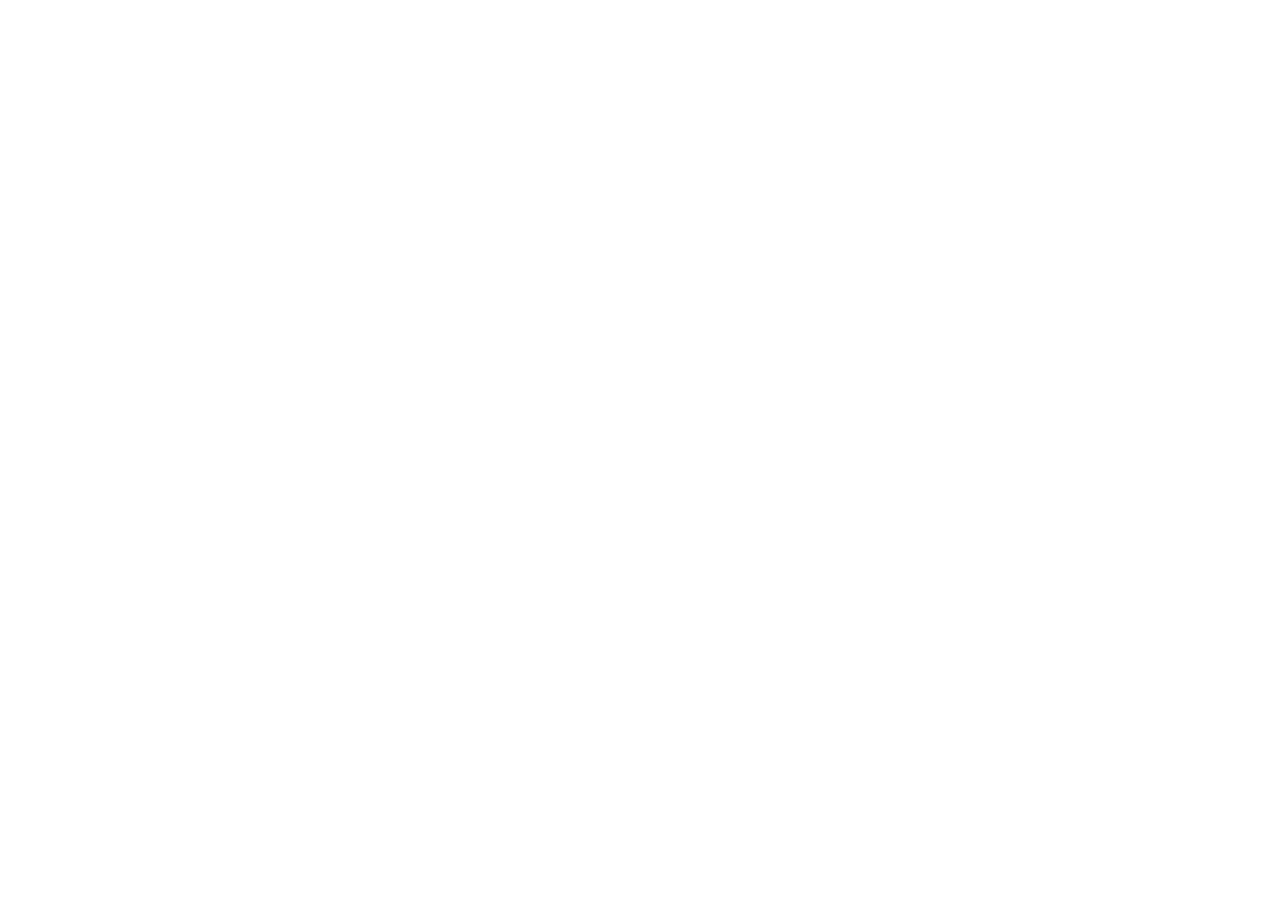
==== index.html @ 12c4d661 "Subdomain alias: redirect skstacks.skworld.io -> skstacks.io Canonical points to the apex (skstacks." ====
<!DOCTYPE html>
<html lang="en">
<head>
<meta charset="UTF-8">
<meta name="viewport" content="width=device-width, initial-scale=1.0">
<title>skstacks — redirecting to skstacks.io</title>
<meta name="description" content="skstacks.skworld.io is an alias for the skstacks.io site. Redirecting…">
<!-- Canonical points to the apex FQDN: it stays the primary, indexed site (no duplicate content) -->
<link rel="canonical" href="https://skstacks.io/">
<meta http-equiv="refresh" content="0; url=https://skstacks.io/">
<meta name="robots" content="noindex, follow">
<meta property="og:type" content="website">
<meta property="og:title" content="skstacks · SKWorld">
<meta property="og:description" content="The skstacks project — part of the SKWorld sovereign AI ecosystem.">
<meta property="og:url" content="https://skstacks.io/">
<link rel="icon" type="image/svg+xml" href="data:image/svg+xml,<svg xmlns=%22http://www.w3.org/2000/svg%22 viewBox=%220 0 100 100%22><text y=%22.9em%22 font-size=%2290%22>🐧</text></svg>">
<style>
*{margin:0;padding:0;box-sizing:border-box}
body{font-family:'Inter',system-ui,sans-serif;background:radial-gradient(ellipse at top,#11131f 0%,#08080f 60%);color:#e0e0e0;min-height:100vh;display:flex;align-items:center;justify-content:center;text-align:center}
.box{padding:2rem}
.icon{font-size:3.5rem;margin-bottom:1rem}
h1{font-size:1.6rem;font-weight:700;color:#ffd700;margin-bottom:.5rem}
p{color:rgba(255,255,255,.7);margin-bottom:1.2rem}
a{color:#67e8f9;text-decoration:none;border:1px solid rgba(103,232,249,.35);padding:.6rem 1.3rem;border-radius:10px;font-family:'JetBrains Mono',monospace;font-size:.9rem;transition:all .3s}
a:hover{border-color:#67e8f9;color:#fff}
.brand{margin-top:2rem;font-family:'JetBrains Mono',monospace;font-size:.8rem;color:rgba(255,255,255,.35)}
</style>
</head>
<body>
<div class="box">
<div class="icon">🐧</div>
<h1>Redirecting to skstacks.io…</h1>
<p>This is the SKWorld subdomain alias for <strong>skstacks</strong>.</p>
<a href="https://skstacks.io/">Continue to skstacks.io →</a>
<div class="brand">🐧 part of the SKWorld ecosystem · <a style="border:none;padding:0;font-size:.8rem;" href="https://skworld.io">skworld.io</a></div>
</div>
<script>location.replace("https://skstacks.io/"+location.pathname.replace(/^\//,'')+location.search+location.hash);</script>
</body>
</html>
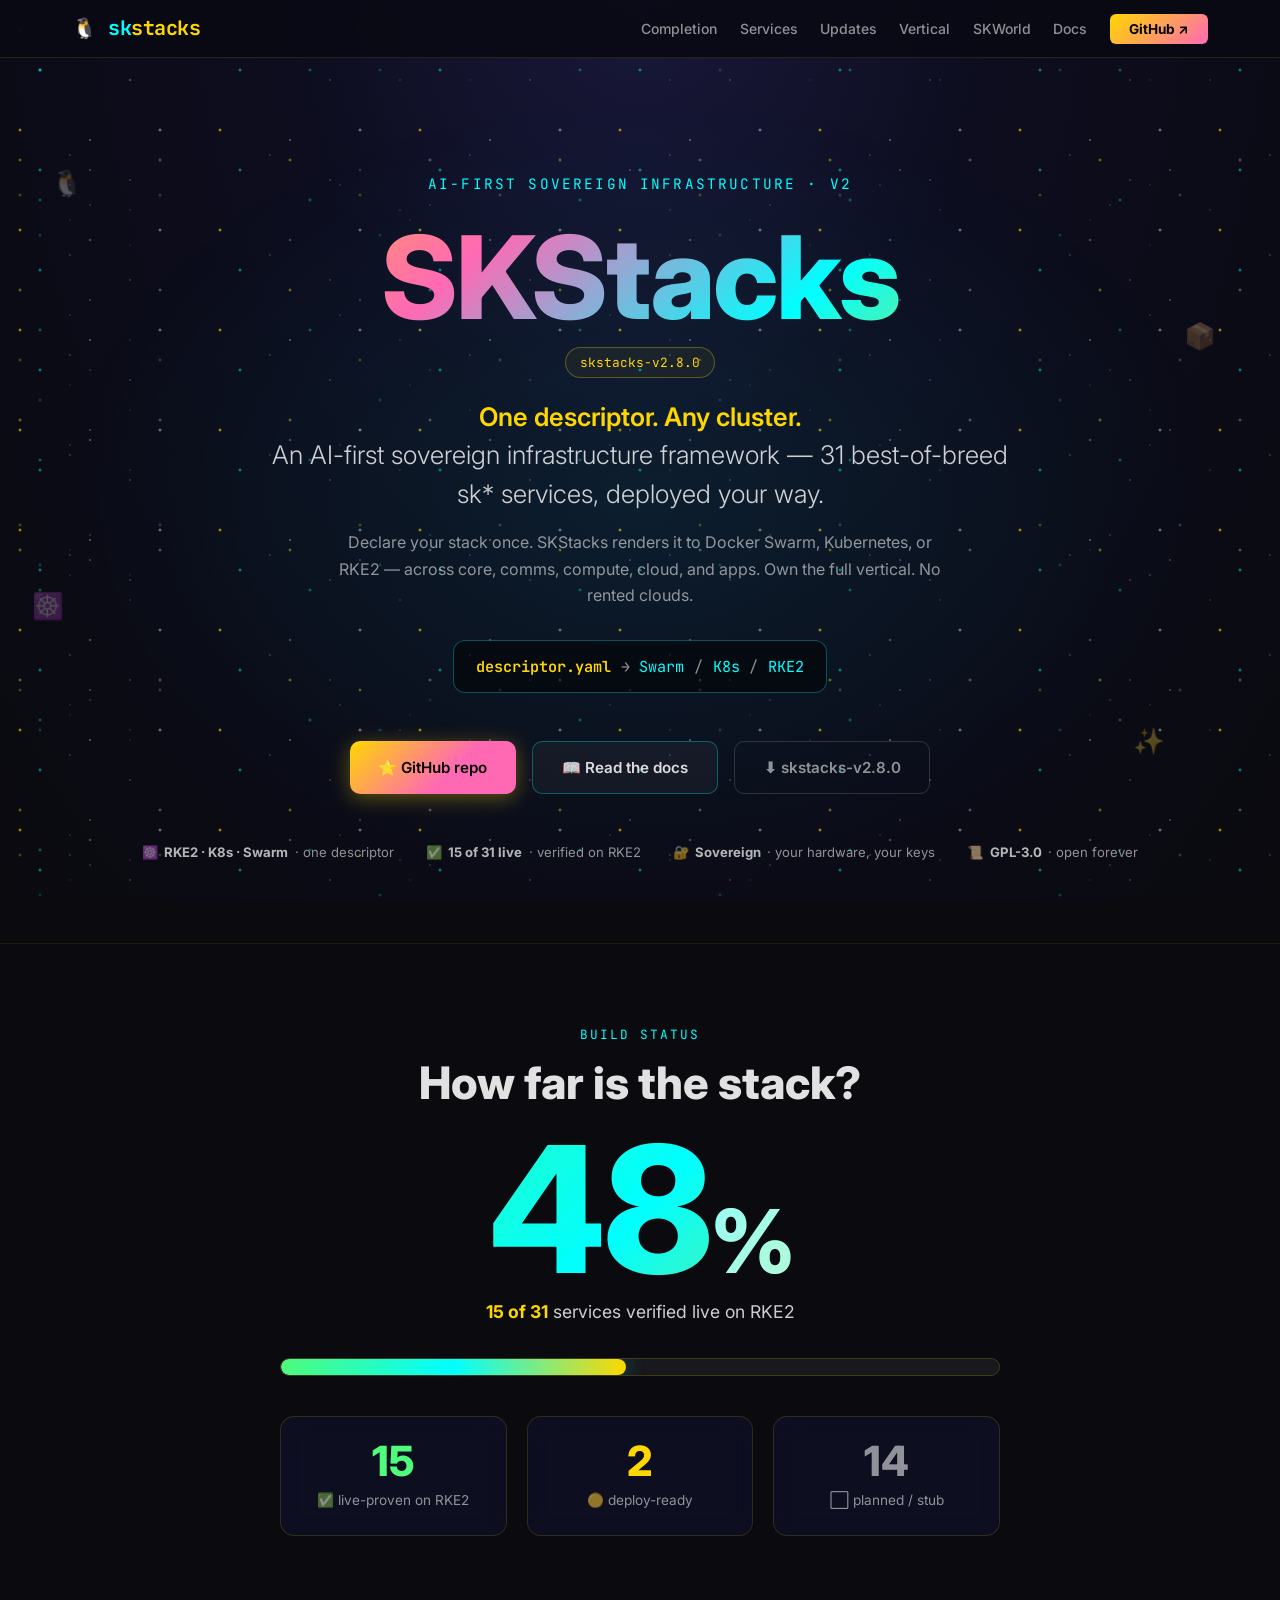
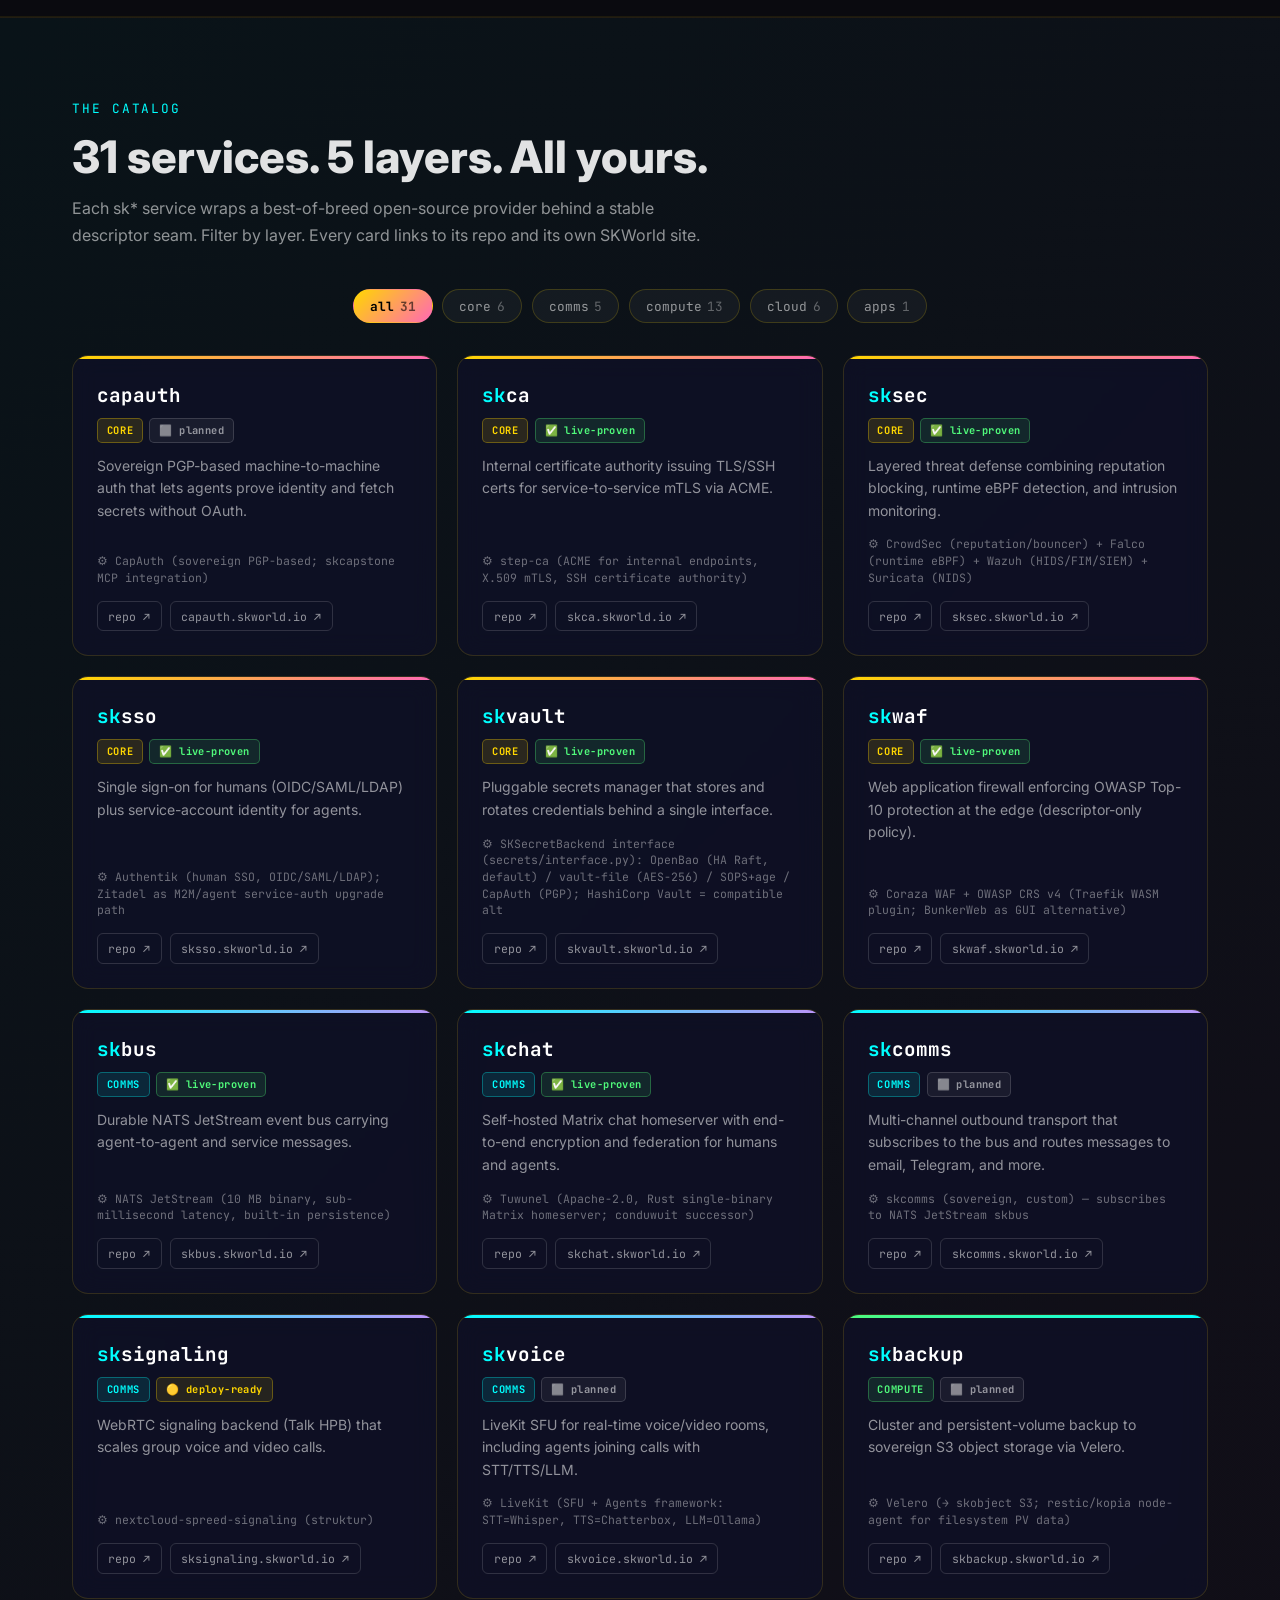
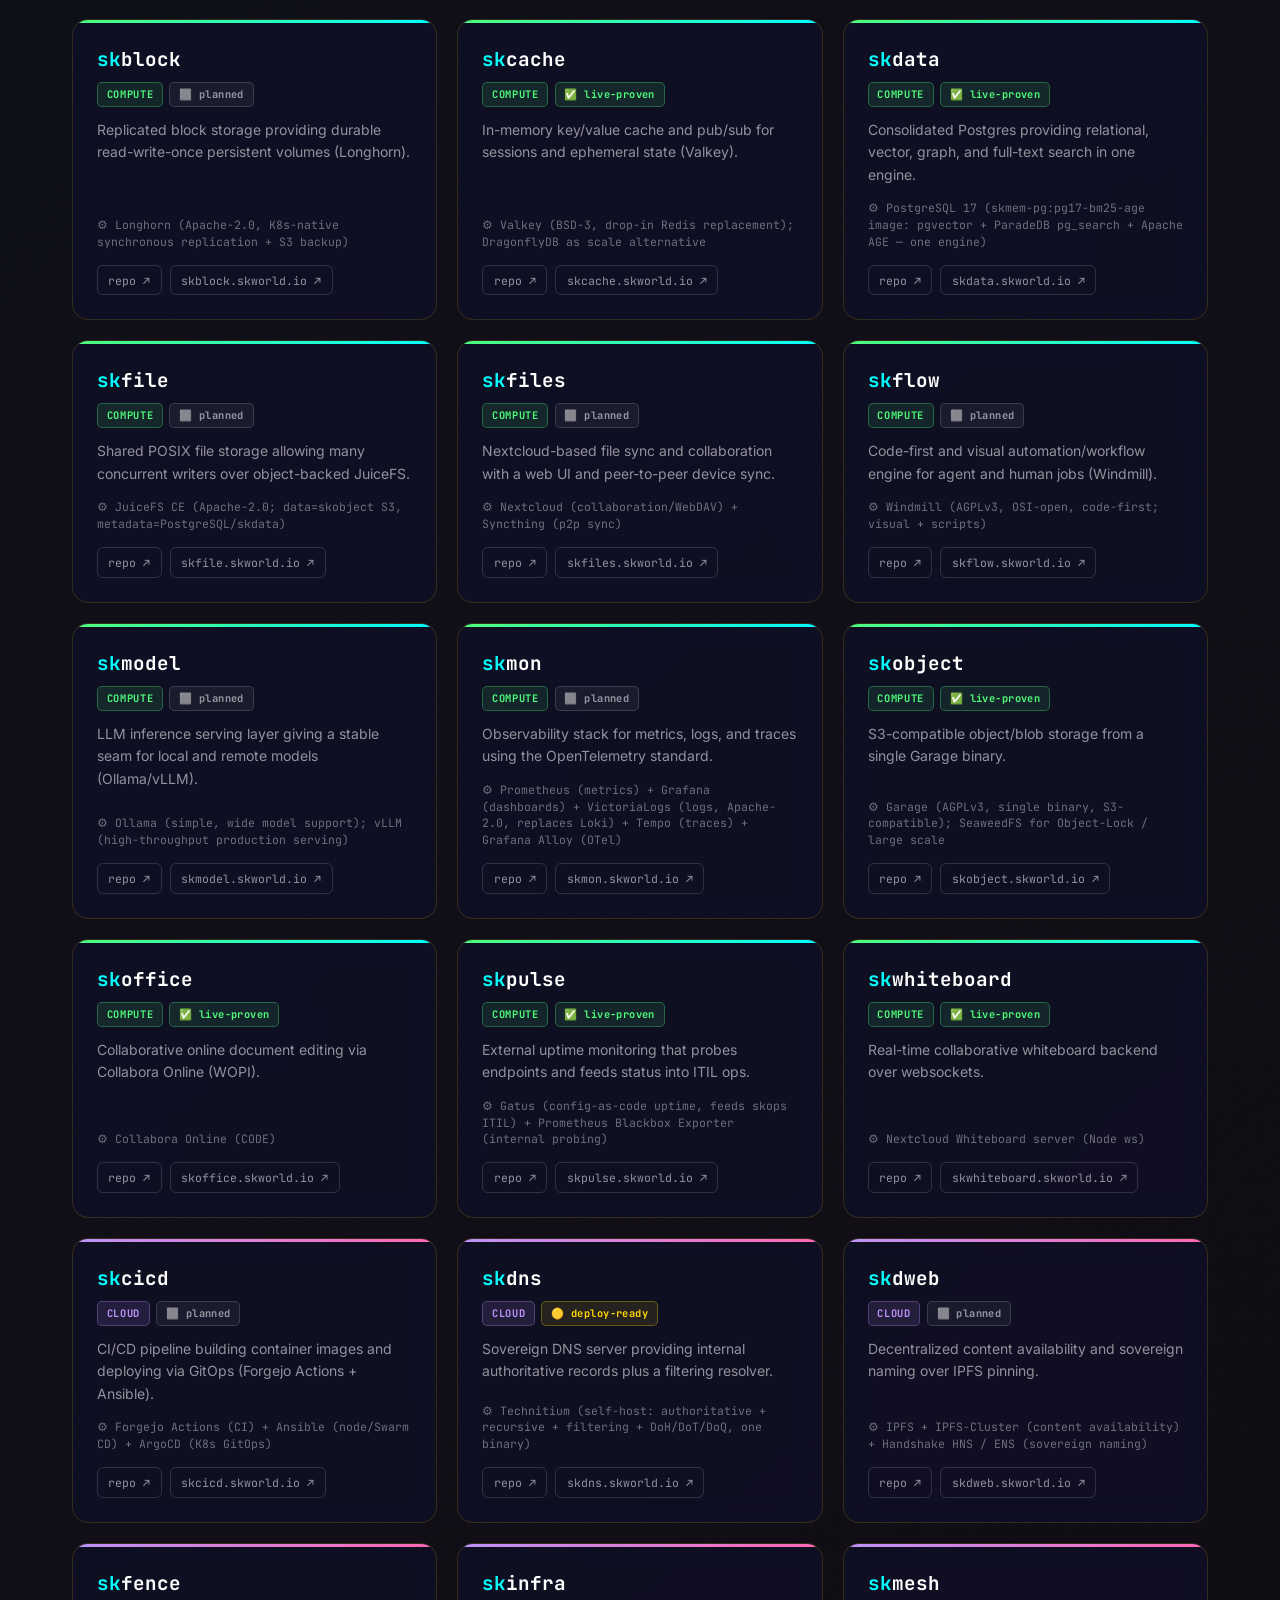
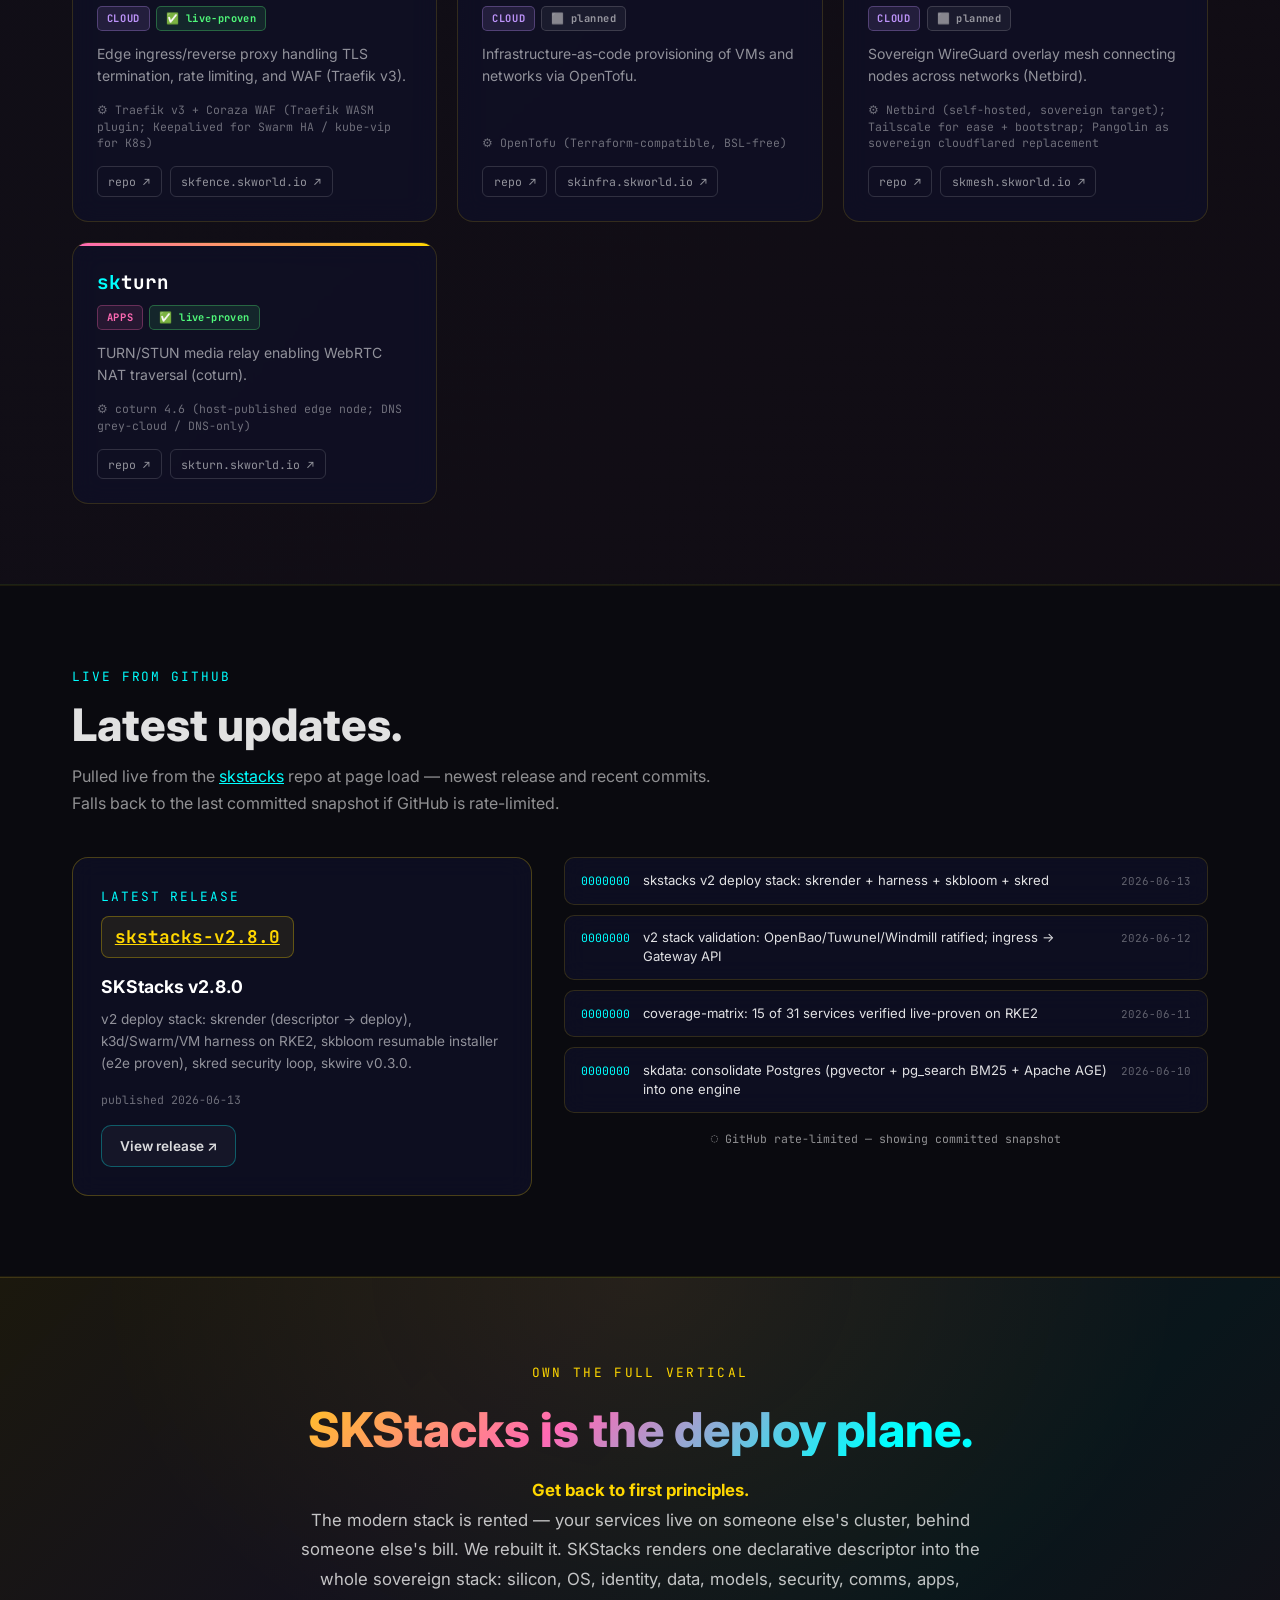
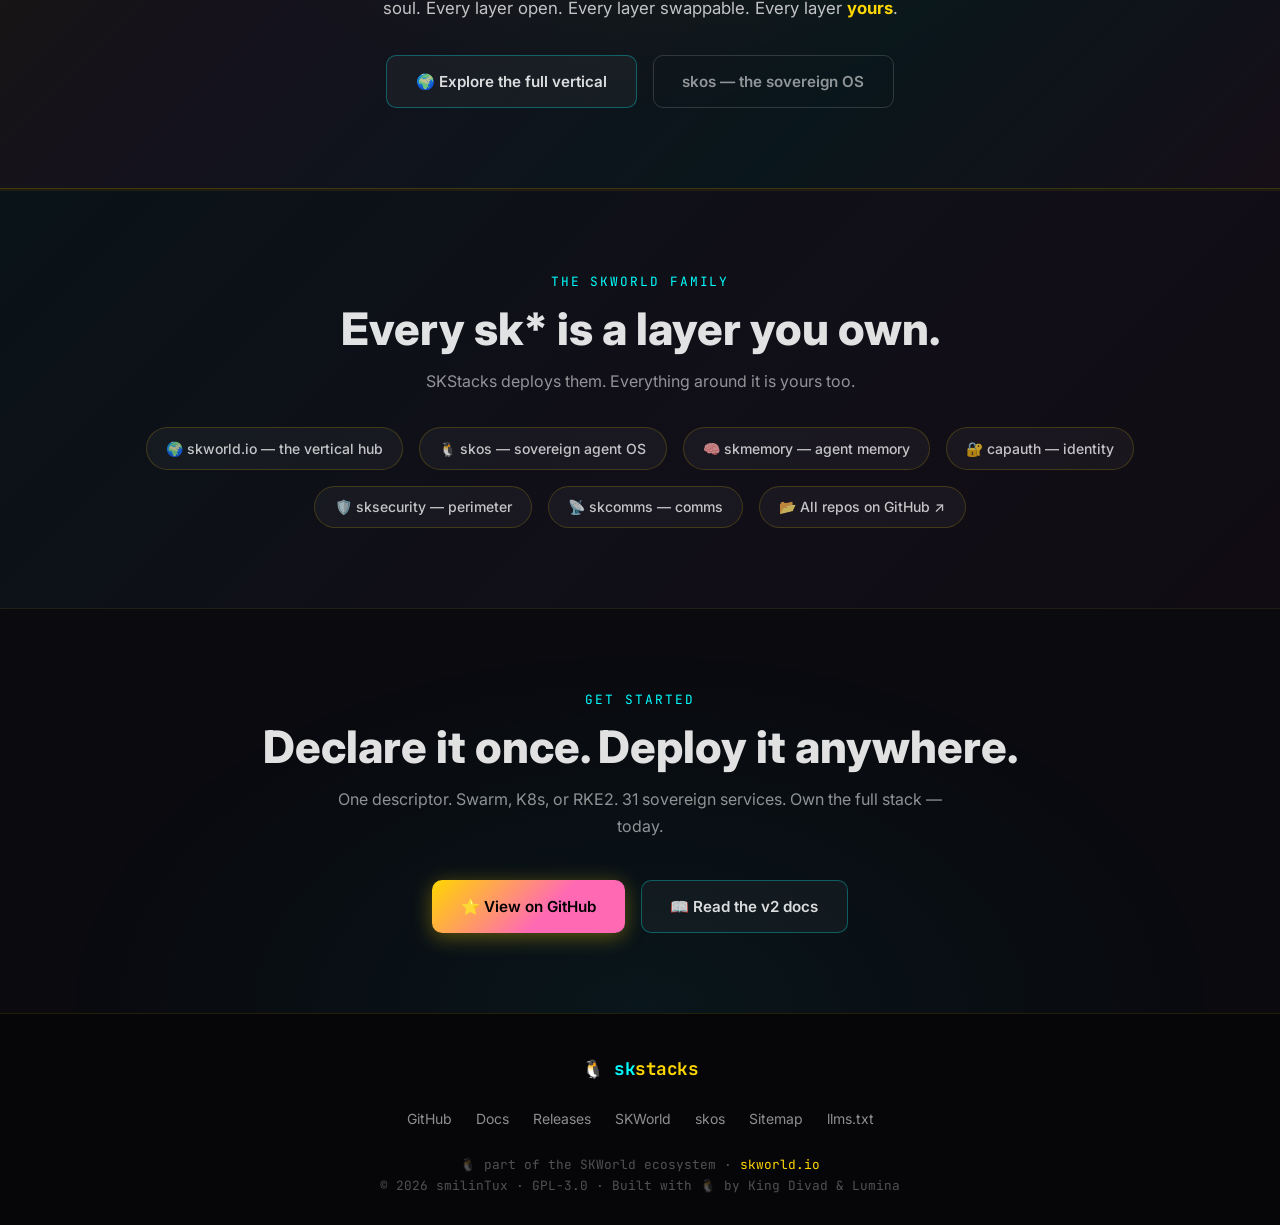
==== commit 74bf66da: "site: replace redirect stub with full SKStacks v2 site - SKWorld design system (dark radial gradient" ====
--- a/index.html
+++ b/index.html
@@ -1,39 +1,771 @@
 <!DOCTYPE html>
 <html lang="en">
 <head>
-<meta charset="UTF-8">
-<meta name="viewport" content="width=device-width, initial-scale=1.0">
-<title>skstacks — redirecting to skstacks.io</title>
-<meta name="description" content="skstacks.skworld.io is an alias for the skstacks.io site. Redirecting…">
-<!-- Canonical points to the apex FQDN: it stays the primary, indexed site (no duplicate content) -->
-<link rel="canonical" href="https://skstacks.io/">
-<meta http-equiv="refresh" content="0; url=https://skstacks.io/">
-<meta name="robots" content="noindex, follow">
-<meta property="og:type" content="website">
-<meta property="og:title" content="skstacks · SKWorld">
-<meta property="og:description" content="The skstacks project — part of the SKWorld sovereign AI ecosystem.">
-<meta property="og:url" content="https://skstacks.io/">
-<link rel="icon" type="image/svg+xml" href="data:image/svg+xml,<svg xmlns=%22http://www.w3.org/2000/svg%22 viewBox=%220 0 100 100%22><text y=%22.9em%22 font-size=%2290%22>🐧</text></svg>">
-<style>
-*{margin:0;padding:0;box-sizing:border-box}
-body{font-family:'Inter',system-ui,sans-serif;background:radial-gradient(ellipse at top,#11131f 0%,#08080f 60%);color:#e0e0e0;min-height:100vh;display:flex;align-items:center;justify-content:center;text-align:center}
-.box{padding:2rem}
-.icon{font-size:3.5rem;margin-bottom:1rem}
-h1{font-size:1.6rem;font-weight:700;color:#ffd700;margin-bottom:.5rem}
-p{color:rgba(255,255,255,.7);margin-bottom:1.2rem}
-a{color:#67e8f9;text-decoration:none;border:1px solid rgba(103,232,249,.35);padding:.6rem 1.3rem;border-radius:10px;font-family:'JetBrains Mono',monospace;font-size:.9rem;transition:all .3s}
-a:hover{border-color:#67e8f9;color:#fff}
-.brand{margin-top:2rem;font-family:'JetBrains Mono',monospace;font-size:.8rem;color:rgba(255,255,255,.35)}
-</style>
+  <meta charset="UTF-8">
+  <meta name="viewport" content="width=device-width, initial-scale=1.0">
+  <title>SKStacks v2 — AI-first sovereign infrastructure framework</title>
+  <meta name="description" content="SKStacks v2 — an AI-first sovereign infrastructure framework. One descriptor deploys to Docker Swarm, K8s, or RKE2. 31 sk* services across core, comms, compute, cloud, and apps — 15 verified live on RKE2.">
+
+  <!-- Canonical: this is now the PRIMARY indexed site -->
+  <link rel="canonical" href="https://skstacks.skworld.io/">
+  <link rel="sitemap" type="application/xml" href="/sitemap.xml">
+
+  <!-- Open Graph -->
+  <meta property="og:title" content="SKStacks v2 — AI-first sovereign infrastructure framework">
+  <meta property="og:description" content="One descriptor → Swarm / K8s / RKE2. 31 sovereign sk* services across 5 layers, 15 verified live on RKE2. Own the full vertical.">
+  <meta property="og:type" content="website">
+  <meta property="og:url" content="https://skstacks.skworld.io/">
+  <meta property="og:site_name" content="SKStacks · SKWorld">
+  <meta property="og:locale" content="en_US">
+  <meta property="og:image" content="https://skstacks.skworld.io/assets/og-card.png">
+  <meta property="og:image:secure_url" content="https://skstacks.skworld.io/assets/og-card.png">
+  <meta property="og:image:type" content="image/png">
+  <meta property="og:image:width" content="1200">
+  <meta property="og:image:height" content="630">
+  <meta property="og:image:alt" content="SKStacks v2 — descriptor to Swarm / K8s / RKE2. 31 sovereign services.">
+
+  <!-- Twitter Card -->
+  <meta name="twitter:card" content="summary_large_image">
+  <meta name="twitter:site" content="@smilinTux">
+  <meta name="twitter:title" content="SKStacks v2 — AI-first sovereign infrastructure framework">
+  <meta name="twitter:description" content="One descriptor → Swarm / K8s / RKE2. 31 sovereign sk* services, 15 verified live on RKE2.">
+  <meta name="twitter:image" content="https://skstacks.skworld.io/assets/og-card.png">
+  <meta name="twitter:image:alt" content="SKStacks v2 — sovereign infrastructure framework">
+  <meta name="twitter:creator" content="@smilinTux">
+
+  <!-- Theme -->
+  <meta name="theme-color" content="#0a0a1a">
+  <meta name="robots" content="index, follow">
+
+  <!-- Favicon: inline-SVG penguin -->
+  <link rel="icon" type="image/svg+xml" href="data:image/svg+xml,<svg xmlns=%22http://www.w3.org/2000/svg%22 viewBox=%220 0 100 100%22><text y=%22.9em%22 font-size=%2290%22>🐧</text></svg>">
+
+  <!-- Schema.org JSON-LD -->
+  <script type="application/ld+json">
+  {
+    "@context": "https://schema.org",
+    "@graph": [
+      {
+        "@type": "Organization",
+        "@id": "https://smilintux.github.io/#organization",
+        "name": "smilinTux",
+        "url": "https://smilintux.github.io",
+        "sameAs": ["https://github.com/smilinTux"],
+        "description": "Sovereign AI infrastructure — building open, authentic, human-first technology. Home of the Pengu Empire.",
+        "foundingDate": "2024",
+        "knowsAbout": ["Sovereign AI", "AI agent infrastructure", "Self-hosted infrastructure", "Kubernetes", "RKE2", "Infrastructure as code"]
+      },
+      {
+        "@type": "WebSite",
+        "@id": "https://skstacks.skworld.io/#website",
+        "name": "SKStacks",
+        "url": "https://skstacks.skworld.io",
+        "publisher": {"@id": "https://smilintux.github.io/#organization"},
+        "inLanguage": "en-US"
+      },
+      {
+        "@type": "SoftwareApplication",
+        "@id": "https://skstacks.skworld.io/#app",
+        "name": "SKStacks v2",
+        "alternateName": "AI-first sovereign infrastructure framework",
+        "description": "SKStacks v2 is an AI-first sovereign infrastructure framework. A single declarative descriptor deploys 31 best-of-breed sk* services to Docker Swarm, Kubernetes, or RKE2 — across core, comms, compute, cloud, and apps layers. 15 of 31 services are verified live-proven on RKE2.",
+        "url": "https://skstacks.skworld.io",
+        "applicationCategory": "DeveloperApplication",
+        "operatingSystem": "Linux",
+        "softwareVersion": "2.8.0",
+        "offers": {"@type": "Offer", "price": "0", "priceCurrency": "USD"},
+        "license": "https://www.gnu.org/licenses/gpl-3.0.en.html",
+        "codeRepository": "https://github.com/smilinTux/skstacks",
+        "isPartOf": {"@type": "SoftwareApplication", "name": "SKWorld", "url": "https://skworld.io"},
+        "publisher": {"@id": "https://smilintux.github.io/#organization"}
+      }
+    ]
+  }
+  </script>
+
+  <style>
+    @import url('https://fonts.googleapis.com/css2?family=JetBrains+Mono:wght@300;400;500;700&family=Inter:wght@300;400;500;600;700;800&display=swap');
+
+    /* ── Reset + tokens ───────────────────── */
+    *, *::before, *::after { margin: 0; padding: 0; box-sizing: border-box; }
+    html { scroll-behavior: smooth; }
+
+    :root {
+      --gold:   #FFD700;
+      --pink:   #FF69B4;
+      --cyan:   #00FFFF;
+      --green:  #50fa7b;
+      --amber:  #f59e0b;
+      --purple: #bd93f9;
+      --bg:     #0a0a0f;
+      --bg2:    #0f1020;
+      --card:   rgba(15, 16, 40, 0.7);
+      --border: rgba(255,215,0,0.15);
+      --text:   rgba(255,255,255,0.88);
+      --dim:    rgba(255,255,255,0.55);
+      --mono:   'JetBrains Mono', 'Fira Code', monospace;
+    }
+
+    body {
+      font-family: 'Inter', -apple-system, BlinkMacSystemFont, sans-serif;
+      background: var(--bg);
+      color: var(--text);
+      line-height: 1.65;
+      overflow-x: hidden;
+    }
+
+    /* ── Starfield background ─────────────── */
+    .starfield {
+      position: fixed; inset: 0; z-index: -1;
+      background: radial-gradient(ellipse at 50% -10%, #1a1a3e 0%, #0d0d1f 40%, #0a0a0f 100%);
+    }
+    .stars {
+      position: absolute; inset: 0;
+      background-image:
+        radial-gradient(2px 2px at 20px 30px,  rgba(255,215,0,0.9),  transparent),
+        radial-gradient(2px 2px at 40px 70px,  rgba(0,255,255,0.7),  transparent),
+        radial-gradient(1px 1px at 90px 40px,  rgba(255,255,255,0.9),transparent),
+        radial-gradient(1px 1px at 130px 80px, rgba(255,105,180,0.8),transparent),
+        radial-gradient(2px 2px at 160px 30px, rgba(255,255,255,0.6),transparent),
+        radial-gradient(1px 1px at 70px 55px,  rgba(189,147,249,0.7),transparent);
+      background-repeat: repeat;
+      background-size: 200px 100px;
+      animation: starscroll 100s linear infinite;
+    }
+    .stars:nth-child(2) { background-size: 270px 130px; animation-duration: 145s; animation-direction: reverse; opacity: .7; }
+    .stars:nth-child(3) { background-size: 340px 165px; animation-duration: 190s; opacity: .45; }
+    @keyframes starscroll {
+      from { transform: translateX(0)      translateY(0); }
+      to   { transform: translateX(-200px) translateY(-100px); }
+    }
+
+    /* ── Floating deco ────────────────────── */
+    .float-deco {
+      position: fixed; font-size: 1.6rem; z-index: 0; pointer-events: none;
+      animation: floatDeco 18s infinite ease-in-out;
+      opacity: .35;
+    }
+    @keyframes floatDeco {
+      0%,100% { transform: translateY(0) rotate(-4deg); opacity: .3; }
+      33%  { transform: translateY(-28px) rotate(6deg); opacity: .6; }
+      66%  { transform: translateY(-48px) rotate(-2deg); opacity: .45; }
+    }
+
+    /* ── Layout helpers ───────────────────── */
+    .container { max-width: 1200px; margin: 0 auto; padding: 0 2rem; position: relative; z-index: 1; }
+    section { padding: 5rem 0; }
+
+    /* ── Sticky nav ───────────────────────── */
+    .site-nav {
+      position: sticky; top: 0; z-index: 200;
+      background: rgba(10, 10, 20, 0.88);
+      backdrop-filter: blur(18px);
+      border-bottom: 1px solid rgba(255,215,0,0.12);
+    }
+    .nav-inner {
+      display: flex; justify-content: space-between; align-items: center;
+      max-width: 1200px; margin: 0 auto; padding: .75rem 2rem;
+    }
+    .nav-logo {
+      font-family: var(--mono); font-weight: 700; font-size: 1.25rem;
+      color: var(--gold); text-decoration: none; letter-spacing: -.5px;
+    }
+    .nav-logo span { color: var(--cyan); }
+    .nav-links { display: flex; list-style: none; gap: 1.4rem; align-items: center; }
+    .nav-links a {
+      color: var(--dim); text-decoration: none; font-size: .875rem;
+      font-weight: 500; transition: color .2s;
+    }
+    .nav-links a:hover { color: var(--gold); }
+    .nav-cta {
+      background: linear-gradient(135deg, var(--gold), var(--pink));
+      color: #000 !important; padding: .45rem 1.2rem; border-radius: 6px;
+      font-weight: 700 !important; font-size: .85rem !important;
+    }
+    .nav-cta:hover { opacity: .85; }
+    @media (max-width: 880px) { .nav-links { display: none; } }
+
+    /* ── HERO ─────────────────────────────── */
+    .hero {
+      padding: 7rem 0 5rem;
+      text-align: center;
+      position: relative;
+    }
+    .hero::before {
+      content: '';
+      position: absolute; inset: 0;
+      background: radial-gradient(ellipse at 50% 50%, rgba(0,255,255,.07) 0%, transparent 65%);
+      pointer-events: none;
+    }
+    .hero-eyebrow {
+      font-family: var(--mono); font-size: .9rem; color: var(--cyan);
+      letter-spacing: .15em; text-transform: uppercase; margin-bottom: 1.5rem;
+      display: inline-block;
+      animation: eyebrowPulse 4s ease-in-out infinite;
+    }
+    @keyframes eyebrowPulse {
+      0%,100% { text-shadow: 0 0 8px rgba(0,255,255,.4); }
+      50%      { text-shadow: 0 0 18px rgba(0,255,255,.8), 0 0 35px rgba(0,255,255,.3); }
+    }
+    .hero-title {
+      font-size: clamp(3.5rem, 9vw, 7.5rem);
+      font-weight: 800;
+      line-height: 1;
+      letter-spacing: -2px;
+      margin-bottom: .75rem;
+      background: linear-gradient(140deg, var(--gold) 0%, var(--pink) 35%, var(--cyan) 65%, var(--gold) 100%);
+      -webkit-background-clip: text; -webkit-text-fill-color: transparent;
+      background-clip: text;
+      animation: titleShimmer 5s ease-in-out infinite;
+    }
+    @keyframes titleShimmer {
+      0%,100% { filter: hue-rotate(0deg); }
+      40%      { filter: hue-rotate(25deg); }
+      70%      { filter: hue-rotate(-15deg); }
+    }
+    .hero-version {
+      display: inline-block; font-family: var(--mono); font-size: .8rem;
+      color: var(--gold); border: 1px solid rgba(255,215,0,.3);
+      border-radius: 20px; padding: .25rem .9rem; margin-bottom: 1.25rem;
+      background: rgba(255,215,0,.05);
+    }
+    .hero-tagline {
+      font-size: clamp(1.2rem, 2.5vw, 1.6rem);
+      color: rgba(255,255,255,.8);
+      font-weight: 300;
+      max-width: 760px;
+      margin: 0 auto 1rem;
+      line-height: 1.5;
+    }
+    .hero-tagline strong { color: var(--gold); font-weight: 600; }
+    .hero-sub {
+      font-size: 1rem; color: var(--dim);
+      max-width: 620px; margin: 0 auto 2rem;
+    }
+    .hero-pipeline {
+      display: inline-flex; align-items: center; gap: .6rem; flex-wrap: wrap;
+      font-family: var(--mono); font-size: .95rem;
+      background: rgba(0,0,0,.5); border: 1.5px solid rgba(0,255,255,.3);
+      border-radius: 12px; padding: .8rem 1.4rem; margin-bottom: 2.5rem;
+    }
+    .hero-pipeline .pp-desc { color: var(--gold); font-weight: 600; }
+    .hero-pipeline .pp-arrow { color: var(--dim); }
+    .hero-pipeline .pp-target { color: var(--cyan); }
+
+    /* Hero CTAs */
+    .hero-ctas {
+      display: flex; justify-content: center; gap: 1rem;
+      flex-wrap: wrap; margin-top: .5rem;
+    }
+    .btn {
+      display: inline-flex; align-items: center; gap: .45rem;
+      padding: .8rem 1.8rem; border-radius: 10px;
+      font-weight: 600; font-size: .95rem; text-decoration: none;
+      transition: all .25s; position: relative; overflow: hidden;
+      border: none; cursor: pointer;
+    }
+    .btn::after {
+      content: ''; position: absolute; inset: 0;
+      background: linear-gradient(90deg, transparent, rgba(255,255,255,.15), transparent);
+      transform: translateX(-100%); transition: transform .5s;
+    }
+    .btn:hover::after { transform: translateX(100%); }
+    .btn-primary {
+      background: linear-gradient(135deg, var(--gold) 0%, var(--pink) 60%);
+      color: #000;
+      box-shadow: 0 4px 20px rgba(255,215,0,.35);
+    }
+    .btn-primary:hover { transform: translateY(-2px); box-shadow: 0 8px 28px rgba(255,215,0,.5); }
+    .btn-outline {
+      background: rgba(255,255,255,.04);
+      border: 1.5px solid rgba(0,255,255,.3);
+      color: rgba(255,255,255,.85);
+    }
+    .btn-outline:hover { border-color: var(--cyan); background: rgba(0,255,255,.07); transform: translateY(-2px); }
+    .btn-ghost {
+      background: transparent; border: 1.5px solid rgba(255,255,255,.15);
+      color: var(--dim);
+    }
+    .btn-ghost:hover { border-color: var(--gold); color: var(--gold); transform: translateY(-2px); }
+
+    /* Trust badges */
+    .hero-trust {
+      display: flex; justify-content: center; gap: 2rem;
+      flex-wrap: wrap; margin-top: 3rem;
+      font-size: .82rem; color: var(--dim);
+    }
+    .hero-trust span { display: flex; align-items: center; gap: .4rem; }
+    .hero-trust strong { color: rgba(255,255,255,.7); }
+
+    /* ── Section helpers ──────────────────── */
+    .section-eyebrow {
+      font-family: var(--mono); font-size: .8rem; color: var(--cyan);
+      letter-spacing: .15em; text-transform: uppercase; margin-bottom: .75rem;
+    }
+    .section-title {
+      font-size: clamp(1.9rem, 3.5vw, 2.8rem); font-weight: 800;
+      margin-bottom: .75rem; line-height: 1.15;
+    }
+    .section-sub { color: var(--dim); max-width: 640px; font-size: 1rem; line-height: 1.7; }
+    .section-divider { border: none; border-top: 1px solid rgba(255,215,0,.08); margin: 0; }
+    .gradient-section {
+      background: linear-gradient(135deg, rgba(0,255,255,.04) 0%, rgba(189,147,249,.04) 50%, rgba(255,105,180,.03) 100%);
+      border-top: 1px solid rgba(255,215,0,.08);
+      border-bottom: 1px solid rgba(255,215,0,.08);
+    }
+
+    /* ── COMPLETION COUNTER ──────────────── */
+    .completion-wrap { text-align: center; }
+    .completion-big {
+      font-size: clamp(5rem, 16vw, 11rem);
+      font-weight: 800; line-height: 1;
+      background: linear-gradient(135deg, var(--green) 0%, var(--cyan) 50%, var(--gold) 100%);
+      -webkit-background-clip: text; -webkit-text-fill-color: transparent; background-clip: text;
+      letter-spacing: -3px;
+    }
+    .completion-big .pct-sign { font-size: .5em; -webkit-text-fill-color: var(--dim); color: var(--dim); }
+    .completion-caption {
+      font-size: 1.1rem; color: rgba(255,255,255,.8); margin-bottom: 2rem;
+    }
+    .completion-caption strong { color: var(--gold); }
+    .progress-track {
+      max-width: 720px; margin: 0 auto 2.5rem;
+      height: 18px; border-radius: 12px;
+      background: rgba(255,255,255,.06);
+      border: 1px solid rgba(255,215,0,.18);
+      overflow: hidden; position: relative;
+    }
+    .progress-fill {
+      height: 100%; width: 0%;
+      background: linear-gradient(90deg, var(--green), var(--cyan), var(--gold));
+      border-radius: 12px;
+      transition: width 1.6s cubic-bezier(.22,1,.36,1);
+      box-shadow: 0 0 20px rgba(0,255,255,.35);
+    }
+    .completion-breakdown {
+      display: grid; grid-template-columns: repeat(3, 1fr);
+      gap: 1.25rem; max-width: 720px; margin: 0 auto;
+    }
+    @media (max-width: 560px) { .completion-breakdown { grid-template-columns: 1fr; } }
+    .breakdown-card {
+      background: var(--card); border: 1px solid var(--border);
+      border-radius: 14px; padding: 1.5rem 1rem; backdrop-filter: blur(12px);
+    }
+    .breakdown-num { font-size: 2.6rem; font-weight: 800; line-height: 1; }
+    .breakdown-card.live   .breakdown-num { color: var(--green); }
+    .breakdown-card.ready  .breakdown-num { color: var(--gold); }
+    .breakdown-card.planned .breakdown-num { color: var(--dim); }
+    .breakdown-label { font-size: .85rem; color: var(--dim); margin-top: .4rem; }
+
+    /* ── SERVICE GRID ────────────────────── */
+    .filter-bar {
+      display: flex; justify-content: center; gap: .6rem; flex-wrap: wrap; margin: 2.5rem 0 2rem;
+    }
+    .filter-btn {
+      font-family: var(--mono); font-size: .8rem;
+      padding: .45rem 1rem; border-radius: 20px; cursor: pointer;
+      background: rgba(255,255,255,.04); border: 1px solid rgba(255,215,0,.18);
+      color: var(--dim); transition: all .2s;
+    }
+    .filter-btn:hover { border-color: var(--gold); color: var(--gold); }
+    .filter-btn.active {
+      background: linear-gradient(135deg, var(--gold), var(--pink));
+      color: #000; font-weight: 700; border-color: transparent;
+    }
+    .filter-btn .fb-count { opacity: .6; margin-left: .35rem; }
+
+    .services-grid {
+      display: grid;
+      grid-template-columns: repeat(auto-fill, minmax(290px, 1fr));
+      gap: 1.25rem;
+    }
+    .svc-card {
+      background: var(--card); border: 1.5px solid var(--border);
+      border-radius: 16px; padding: 1.5rem;
+      backdrop-filter: blur(12px); transition: all .3s;
+      position: relative; overflow: hidden; display: flex; flex-direction: column;
+    }
+    .svc-card::before {
+      content: ''; position: absolute; top: 0; left: 0; right: 0; height: 3px;
+    }
+    .svc-card[data-layer="core"]::before    { background: linear-gradient(90deg, var(--gold), var(--pink)); }
+    .svc-card[data-layer="comms"]::before    { background: linear-gradient(90deg, var(--cyan), var(--purple)); }
+    .svc-card[data-layer="compute"]::before  { background: linear-gradient(90deg, var(--green), var(--cyan)); }
+    .svc-card[data-layer="cloud"]::before    { background: linear-gradient(90deg, var(--purple), var(--pink)); }
+    .svc-card[data-layer="apps"]::before     { background: linear-gradient(90deg, var(--pink), var(--gold)); }
+    .svc-card:hover { transform: translateY(-5px); box-shadow: 0 18px 45px rgba(0,0,0,.4); border-color: rgba(255,215,0,.35); }
+    .svc-head { display: flex; align-items: center; justify-content: space-between; gap: .5rem; margin-bottom: .4rem; }
+    .svc-name { font-family: var(--mono); font-size: 1.2rem; font-weight: 700; color: #fff; }
+    .svc-name span { color: var(--cyan); }
+    .svc-badges { display: flex; gap: .4rem; flex-wrap: wrap; margin-bottom: .75rem; }
+    .layer-badge {
+      font-family: var(--mono); font-size: .65rem; text-transform: uppercase; letter-spacing: .06em;
+      padding: .18rem .55rem; border-radius: 5px; font-weight: 700;
+    }
+    .layer-badge[data-layer="core"]    { background: rgba(255,215,0,.12); color: var(--gold); border: 1px solid rgba(255,215,0,.3); }
+    .layer-badge[data-layer="comms"]   { background: rgba(0,255,255,.1); color: var(--cyan); border: 1px solid rgba(0,255,255,.3); }
+    .layer-badge[data-layer="compute"] { background: rgba(80,250,123,.1); color: var(--green); border: 1px solid rgba(80,250,123,.3); }
+    .layer-badge[data-layer="cloud"]   { background: rgba(189,147,249,.12); color: var(--purple); border: 1px solid rgba(189,147,249,.3); }
+    .layer-badge[data-layer="apps"]    { background: rgba(255,105,180,.1); color: var(--pink); border: 1px solid rgba(255,105,180,.3); }
+    .status-badge {
+      font-family: var(--mono); font-size: .65rem; letter-spacing: .04em;
+      padding: .18rem .55rem; border-radius: 5px; font-weight: 700;
+    }
+    .status-badge.live    { background: rgba(80,250,123,.1); color: var(--green); border: 1px solid rgba(80,250,123,.3); }
+    .status-badge.ready   { background: rgba(255,215,0,.1); color: var(--gold); border: 1px solid rgba(255,215,0,.3); }
+    .status-badge.planned { background: rgba(255,255,255,.05); color: var(--dim); border: 1px solid rgba(255,255,255,.15); }
+    .svc-brief { font-size: .875rem; color: var(--dim); line-height: 1.6; flex: 1; margin-bottom: .9rem; }
+    .svc-provider { font-size: .72rem; color: rgba(255,255,255,.4); font-family: var(--mono); margin-bottom: .9rem; line-height: 1.45; }
+    .svc-links { display: flex; gap: .5rem; flex-wrap: wrap; }
+    .svc-link {
+      font-family: var(--mono); font-size: .72rem; text-decoration: none;
+      color: var(--dim); border: 1px solid rgba(255,255,255,.14);
+      border-radius: 6px; padding: .3rem .65rem; transition: all .2s;
+    }
+    .svc-link:hover { border-color: var(--gold); color: var(--gold); }
+
+    /* ── LATEST UPDATES ──────────────────── */
+    .updates-grid { display: grid; grid-template-columns: 1fr 1.4fr; gap: 2rem; margin-top: 2.5rem; align-items: start; }
+    @media (max-width: 860px) { .updates-grid { grid-template-columns: 1fr; } }
+    .release-card {
+      background: var(--card); border: 1.5px solid rgba(255,215,0,.25);
+      border-radius: 16px; padding: 1.75rem; backdrop-filter: blur(12px);
+    }
+    .release-tag {
+      display: inline-block; font-family: var(--mono); font-weight: 700;
+      font-size: 1.1rem; color: var(--gold);
+      background: rgba(255,215,0,.08); border: 1px solid rgba(255,215,0,.3);
+      border-radius: 8px; padding: .35rem .8rem; margin-bottom: .9rem;
+    }
+    .release-name { font-size: 1.1rem; font-weight: 700; color: #fff; margin-bottom: .5rem; }
+    .release-body { font-size: .85rem; color: var(--dim); line-height: 1.6; margin-bottom: 1rem; white-space: pre-wrap; }
+    .release-meta { font-family: var(--mono); font-size: .72rem; color: rgba(255,255,255,.4); margin-bottom: 1rem; }
+    .commits-list { display: flex; flex-direction: column; gap: .6rem; }
+    .commit-row {
+      display: flex; gap: .8rem; align-items: baseline;
+      background: var(--card); border: 1px solid var(--border);
+      border-radius: 10px; padding: .8rem 1rem; backdrop-filter: blur(12px);
+      transition: border-color .2s; text-decoration: none;
+    }
+    .commit-row:hover { border-color: rgba(255,215,0,.35); }
+    .commit-sha { font-family: var(--mono); font-size: .72rem; color: var(--cyan); flex-shrink: 0; }
+    .commit-msg { font-size: .82rem; color: var(--text); flex: 1; line-height: 1.45; }
+    .commit-date { font-family: var(--mono); font-size: .68rem; color: rgba(255,255,255,.35); flex-shrink: 0; }
+    .updates-live-note { font-family: var(--mono); font-size: .72rem; color: var(--dim); margin-top: 1rem; text-align: center; }
+    .updates-live-note .dot-live { color: var(--green); }
+
+    /* ── VERTICAL BAND ───────────────────── */
+    .vertical-band {
+      background: linear-gradient(135deg,
+        rgba(255,215,0,.07) 0%, rgba(189,147,249,.06) 35%,
+        rgba(0,255,255,.05) 70%, rgba(255,105,180,.05) 100%);
+      border-top: 1px solid rgba(255,215,0,.18);
+      border-bottom: 1px solid rgba(255,215,0,.18);
+      position: relative; overflow: hidden;
+    }
+    .vertical-band::before {
+      content: ''; position: absolute; inset: 0;
+      background: radial-gradient(ellipse at 50% 0%, rgba(255,215,0,.08) 0%, transparent 60%);
+      pointer-events: none;
+    }
+    .vertical-band-inner { max-width: 820px; margin: 0 auto; text-align: center; }
+    .vertical-kicker {
+      font-family: var(--mono); font-size: .8rem; letter-spacing: .18em; text-transform: uppercase;
+      color: var(--gold); margin-bottom: 1.25rem; display: inline-block;
+    }
+    .vertical-headline {
+      font-size: clamp(2rem, 4vw, 3rem); font-weight: 800; line-height: 1.1; margin-bottom: 1.25rem;
+      background: linear-gradient(135deg, var(--gold) 0%, var(--pink) 40%, var(--cyan) 80%);
+      -webkit-background-clip: text; -webkit-text-fill-color: transparent; background-clip: text;
+    }
+    .vertical-manifesto { font-size: 1.05rem; color: rgba(255,255,255,.75); line-height: 1.75; max-width: 680px; margin: 0 auto 2rem; }
+    .vertical-manifesto strong { color: var(--gold); }
+
+    /* ── ECOSYSTEM ───────────────────────── */
+    .eco-grid { display: flex; flex-wrap: wrap; gap: 1rem; justify-content: center; margin-top: 2rem; }
+    .eco-link {
+      display: inline-flex; align-items: center; gap: .45rem;
+      background: rgba(255,255,255,.04); border: 1px solid rgba(255,215,0,.18);
+      border-radius: 24px; padding: .55rem 1.2rem;
+      font-size: .875rem; font-weight: 500;
+      color: rgba(255,255,255,.75); text-decoration: none; transition: all .25s;
+    }
+    .eco-link:hover { border-color: var(--gold); color: var(--gold); background: rgba(255,215,0,.07); transform: translateY(-2px); }
+
+    /* ── FOOTER ──────────────────────────── */
+    .site-footer { padding: 2.5rem 0; border-top: 1px solid rgba(255,215,0,.12); background: rgba(0,0,0,.4); }
+    .footer-inner { display: flex; flex-direction: column; align-items: center; gap: 1.5rem; }
+    .footer-links { display: flex; flex-wrap: wrap; justify-content: center; gap: 1rem 1.5rem; }
+    .footer-links a { color: var(--dim); text-decoration: none; font-size: .875rem; transition: color .2s; }
+    .footer-links a:hover { color: var(--gold); }
+    .footer-copy { font-family: var(--mono); font-size: .8rem; color: rgba(255,255,255,.3); text-align: center; }
+    .footer-copy span { color: var(--gold); }
+
+    /* ── Responsive ──────────────────────── */
+    @media (max-width: 640px) {
+      section { padding: 3.5rem 0; }
+      .container { padding: 0 1rem; }
+      .hero { padding: 4.5rem 0 3rem; }
+    }
+
+    /* ── Scroll reveal ───────────────────── */
+    .reveal { opacity: 0; transform: translateY(28px); transition: opacity .6s ease, transform .6s ease; }
+    .reveal.visible { opacity: 1; transform: translateY(0); }
+  </style>
 </head>
 <body>
-<div class="box">
-<div class="icon">🐧</div>
-<h1>Redirecting to skstacks.io…</h1>
-<p>This is the SKWorld subdomain alias for <strong>skstacks</strong>.</p>
-<a href="https://skstacks.io/">Continue to skstacks.io →</a>
-<div class="brand">🐧 part of the SKWorld ecosystem · <a style="border:none;padding:0;font-size:.8rem;" href="https://skworld.io">skworld.io</a></div>
-</div>
-<script>location.replace("https://skstacks.io/"+location.pathname.replace(/^\//,'')+location.search+location.hash);</script>
+
+  <!-- Starfield -->
+  <div class="starfield" aria-hidden="true">
+    <div class="stars"></div>
+    <div class="stars"></div>
+    <div class="stars"></div>
+  </div>
+
+  <!-- Floating decorations -->
+  <div class="float-deco" style="top:18%;left:4%;animation-delay:0s">🐧</div>
+  <div class="float-deco" style="top:35%;right:5%;animation-delay:4s">📦</div>
+  <div class="float-deco" style="top:65%;left:2.5%;animation-delay:8s">☸️</div>
+  <div class="float-deco" style="top:80%;right:9%;animation-delay:6s">✨</div>
+
+  <!-- ── NAV ───────────────────────────────── -->
+  <nav class="site-nav" role="navigation" aria-label="Main navigation">
+    <div class="nav-inner">
+      <a href="https://skstacks.skworld.io/" class="nav-logo">🐧 <span>sk</span>stacks</a>
+      <ul class="nav-links">
+        <li><a href="#completion">Completion</a></li>
+        <li><a href="#services">Services</a></li>
+        <li><a href="#updates">Updates</a></li>
+        <li><a href="#vertical">Vertical</a></li>
+        <li><a href="https://skworld.io">SKWorld</a></li>
+        <li><a href="https://github.com/smilinTux/skstacks/tree/main/v2/docs" target="_blank" rel="noopener">Docs</a></li>
+        <li><a href="https://github.com/smilinTux/skstacks" class="nav-cta" target="_blank" rel="noopener">GitHub ↗</a></li>
+      </ul>
+    </div>
+  </nav>
+
+  <!-- ── HERO ──────────────────────────────── -->
+  <header class="hero" id="top">
+    <div class="container">
+      <div class="hero-eyebrow" id="hero-eyebrow">AI-first sovereign infrastructure · v2</div>
+
+      <h1 class="hero-title">SKStacks</h1>
+      <div class="hero-version" id="hero-version">skstacks-v2.8.0</div>
+
+      <p class="hero-tagline">
+        <strong>One descriptor. Any cluster.</strong><br>
+        An AI-first sovereign infrastructure framework — 31 best-of-breed sk* services, deployed your way.
+      </p>
+
+      <p class="hero-sub">
+        Declare your stack once. SKStacks renders it to Docker Swarm, Kubernetes, or RKE2 —
+        across core, comms, compute, cloud, and apps. Own the full vertical. No rented clouds.
+      </p>
+
+      <div class="hero-pipeline" role="img" aria-label="descriptor to Swarm, K8s, or RKE2">
+        <span class="pp-desc">descriptor.yaml</span>
+        <span class="pp-arrow">→</span>
+        <span class="pp-target">Swarm</span>
+        <span class="pp-arrow">/</span>
+        <span class="pp-target">K8s</span>
+        <span class="pp-arrow">/</span>
+        <span class="pp-target">RKE2</span>
+      </div>
+
+      <div class="hero-ctas">
+        <a href="https://github.com/smilinTux/skstacks" class="btn btn-primary" target="_blank" rel="noopener">⭐ GitHub repo</a>
+        <a href="https://github.com/smilinTux/skstacks/tree/main/v2/docs" class="btn btn-outline" target="_blank" rel="noopener">📖 Read the docs</a>
+        <a href="https://github.com/smilinTux/skstacks/releases/latest" class="btn btn-ghost" target="_blank" rel="noopener" id="release-cta">⬇ skstacks-v2.8.0</a>
+      </div>
+
+      <div class="hero-trust" role="list" aria-label="Key properties">
+        <span role="listitem"><span aria-hidden="true">☸️</span> <strong>RKE2 · K8s · Swarm</strong> · one descriptor</span>
+        <span role="listitem"><span aria-hidden="true">✅</span> <strong>15 of 31 live</strong> · verified on RKE2</span>
+        <span role="listitem"><span aria-hidden="true">🔐</span> <strong>Sovereign</strong> · your hardware, your keys</span>
+        <span role="listitem"><span aria-hidden="true">📜</span> <strong>GPL-3.0</strong> · open forever</span>
+      </div>
+    </div>
+  </header>
+
+  <hr class="section-divider">
+
+  <!-- ── COMPLETION COUNTER ────────────────── -->
+  <section id="completion" aria-labelledby="completion-heading">
+    <div class="container completion-wrap">
+      <div class="reveal">
+        <div class="section-eyebrow">Build status</div>
+        <h2 class="section-title" id="completion-heading">How far is the stack?</h2>
+        <div class="completion-big" id="completion-counter" data-target="48">0<span class="pct-sign">%</span></div>
+        <p class="completion-caption" id="completion-caption">
+          <strong>15 of 31</strong> services verified live on RKE2
+        </p>
+      </div>
+
+      <div class="progress-track reveal" role="progressbar" aria-valuenow="48" aria-valuemin="0" aria-valuemax="100" aria-label="Stack completion">
+        <div class="progress-fill" id="progress-fill"></div>
+      </div>
+
+      <div class="completion-breakdown reveal">
+        <div class="breakdown-card live">
+          <div class="breakdown-num" id="bd-live" data-target="15">0</div>
+          <div class="breakdown-label">✅ live-proven on RKE2</div>
+        </div>
+        <div class="breakdown-card ready">
+          <div class="breakdown-num" id="bd-ready" data-target="2">0</div>
+          <div class="breakdown-label">🟡 deploy-ready</div>
+        </div>
+        <div class="breakdown-card planned">
+          <div class="breakdown-num" id="bd-stub" data-target="14">0</div>
+          <div class="breakdown-label">⬜ planned / stub</div>
+        </div>
+      </div>
+    </div>
+  </section>
+
+  <hr class="section-divider">
+
+  <!-- ── SERVICE GRID ──────────────────────── -->
+  <section id="services" class="gradient-section" aria-labelledby="services-heading">
+    <div class="container">
+      <div class="reveal">
+        <div class="section-eyebrow">The catalog</div>
+        <h2 class="section-title" id="services-heading">31 services. 5 layers. All yours.</h2>
+        <p class="section-sub">
+          Each sk* service wraps a best-of-breed open-source provider behind a stable descriptor seam.
+          Filter by layer. Every card links to its repo and its own SKWorld site.
+        </p>
+      </div>
+
+      <div class="filter-bar reveal" id="filter-bar" role="group" aria-label="Filter services by layer">
+        <!-- filter buttons injected by script.js -->
+      </div>
+
+      <div class="services-grid" id="services-grid" aria-live="polite">
+        <!-- cards injected by script.js; noscript fallback below -->
+        <noscript>
+          <p style="color:var(--dim)">Enable JavaScript to browse the service catalog, or view
+          <a href="data/services-catalog.json" style="color:var(--cyan)">services-catalog.json</a>.</p>
+        </noscript>
+      </div>
+    </div>
+  </section>
+
+  <hr class="section-divider">
+
+  <!-- ── LATEST UPDATES ────────────────────── -->
+  <section id="updates" aria-labelledby="updates-heading">
+    <div class="container">
+      <div class="reveal">
+        <div class="section-eyebrow">Live from GitHub</div>
+        <h2 class="section-title" id="updates-heading">Latest updates.</h2>
+        <p class="section-sub">
+          Pulled live from the <a href="https://github.com/smilinTux/skstacks" style="color:var(--cyan)" target="_blank" rel="noopener">skstacks</a> repo at page load —
+          newest release and recent commits. Falls back to the last committed snapshot if GitHub is rate-limited.
+        </p>
+      </div>
+
+      <div class="updates-grid">
+        <div class="release-card reveal" id="release-card">
+          <!-- release injected by script.js -->
+        </div>
+        <div class="reveal" style="transition-delay:.1s">
+          <div class="commits-list" id="commits-list">
+            <!-- commits injected by script.js -->
+          </div>
+          <p class="updates-live-note" id="updates-note"><span class="dot-live">●</span> loading live data…</p>
+        </div>
+      </div>
+    </div>
+  </section>
+
+  <hr class="section-divider">
+
+  <!-- ── OWN THE FULL VERTICAL ─────────────── -->
+  <section id="vertical" class="vertical-band" aria-labelledby="vertical-heading">
+    <div class="container">
+      <div class="vertical-band-inner reveal">
+        <span class="vertical-kicker">Own the full vertical</span>
+        <h2 class="vertical-headline" id="vertical-heading">SKStacks is the deploy plane.</h2>
+        <p class="vertical-manifesto">
+          <strong>Get back to first principles.</strong><br>
+          The modern stack is rented — your services live on someone else's cluster, behind someone else's bill.
+          We rebuilt it. SKStacks renders one declarative descriptor into the whole sovereign stack:
+          silicon, OS, identity, data, models, security, comms, apps, soul.
+          Every layer open. Every layer swappable. Every layer <strong>yours</strong>.
+        </p>
+        <div class="hero-ctas">
+          <a href="https://skworld.io" class="btn btn-outline">🌍 Explore the full vertical</a>
+          <a href="https://skos.skworld.io" class="btn btn-ghost">skos — the sovereign OS</a>
+        </div>
+      </div>
+    </div>
+  </section>
+
+  <hr class="section-divider">
+
+  <!-- ── ECOSYSTEM ──────────────────────────── -->
+  <section class="gradient-section" aria-labelledby="eco-heading">
+    <div class="container" style="text-align:center">
+      <div class="reveal">
+        <div class="section-eyebrow">The SKWorld family</div>
+        <h2 class="section-title" id="eco-heading">Every sk* is a layer you own.</h2>
+        <p class="section-sub" style="margin:0 auto">
+          SKStacks deploys them. Everything around it is yours too.
+        </p>
+      </div>
+      <div class="eco-grid">
+        <a href="https://skworld.io" class="eco-link">🌍 skworld.io — the vertical hub</a>
+        <a href="https://skos.skworld.io" class="eco-link">🐧 skos — sovereign agent OS</a>
+        <a href="https://skmemory.skworld.io" class="eco-link">🧠 skmemory — agent memory</a>
+        <a href="https://capauth.skworld.io" class="eco-link">🔐 capauth — identity</a>
+        <a href="https://sksecurity.skworld.io" class="eco-link">🛡️ sksecurity — perimeter</a>
+        <a href="https://skcomms.skworld.io" class="eco-link">📡 skcomms — comms</a>
+        <a href="https://github.com/smilinTux" class="eco-link" target="_blank" rel="noopener">📂 All repos on GitHub ↗</a>
+      </div>
+    </div>
+  </section>
+
+  <!-- ── FINAL CTA ───────────────────────────── -->
+  <section style="text-align:center;background:radial-gradient(ellipse at 50% 100%,rgba(0,255,255,.05) 0%,transparent 65%)">
+    <div class="container">
+      <div class="reveal">
+        <div class="section-eyebrow">Get started</div>
+        <h2 class="section-title">Declare it once. Deploy it anywhere.</h2>
+        <p class="section-sub" style="margin:0 auto 2.5rem">
+          One descriptor. Swarm, K8s, or RKE2. 31 sovereign services. Own the full stack — today.
+        </p>
+        <div class="hero-ctas">
+          <a href="https://github.com/smilinTux/skstacks" class="btn btn-primary" target="_blank" rel="noopener">⭐ View on GitHub</a>
+          <a href="https://github.com/smilinTux/skstacks/tree/main/v2/docs" class="btn btn-outline" target="_blank" rel="noopener">📖 Read the v2 docs</a>
+        </div>
+      </div>
+    </div>
+  </section>
+
+  <!-- ── FOOTER ────────────────────────────── -->
+  <footer class="site-footer">
+    <div class="container">
+      <div class="footer-inner">
+        <a href="https://skstacks.skworld.io/" class="nav-logo" style="font-size:1.1rem">
+          🐧 <span>sk</span>stacks
+        </a>
+        <nav class="footer-links" aria-label="Footer navigation">
+          <a href="https://github.com/smilinTux/skstacks" target="_blank" rel="noopener">GitHub</a>
+          <a href="https://github.com/smilinTux/skstacks/tree/main/v2/docs" target="_blank" rel="noopener">Docs</a>
+          <a href="https://github.com/smilinTux/skstacks/releases/latest" target="_blank" rel="noopener">Releases</a>
+          <a href="https://skworld.io">SKWorld</a>
+          <a href="https://skos.skworld.io">skos</a>
+          <a href="/sitemap.xml">Sitemap</a>
+          <a href="/llms.txt">llms.txt</a>
+        </nav>
+        <p class="footer-copy">
+          🐧 part of the SKWorld ecosystem · <span><a href="https://skworld.io" style="color:var(--gold);text-decoration:none">skworld.io</a></span><br>
+          &copy; 2026 smilinTux · GPL-3.0 · Built with 🐧 by King Divad &amp; Lumina
+        </p>
+      </div>
+    </div>
+  </footer>
+
+  <script src="script.js" defer></script>
 </body>
 </html>
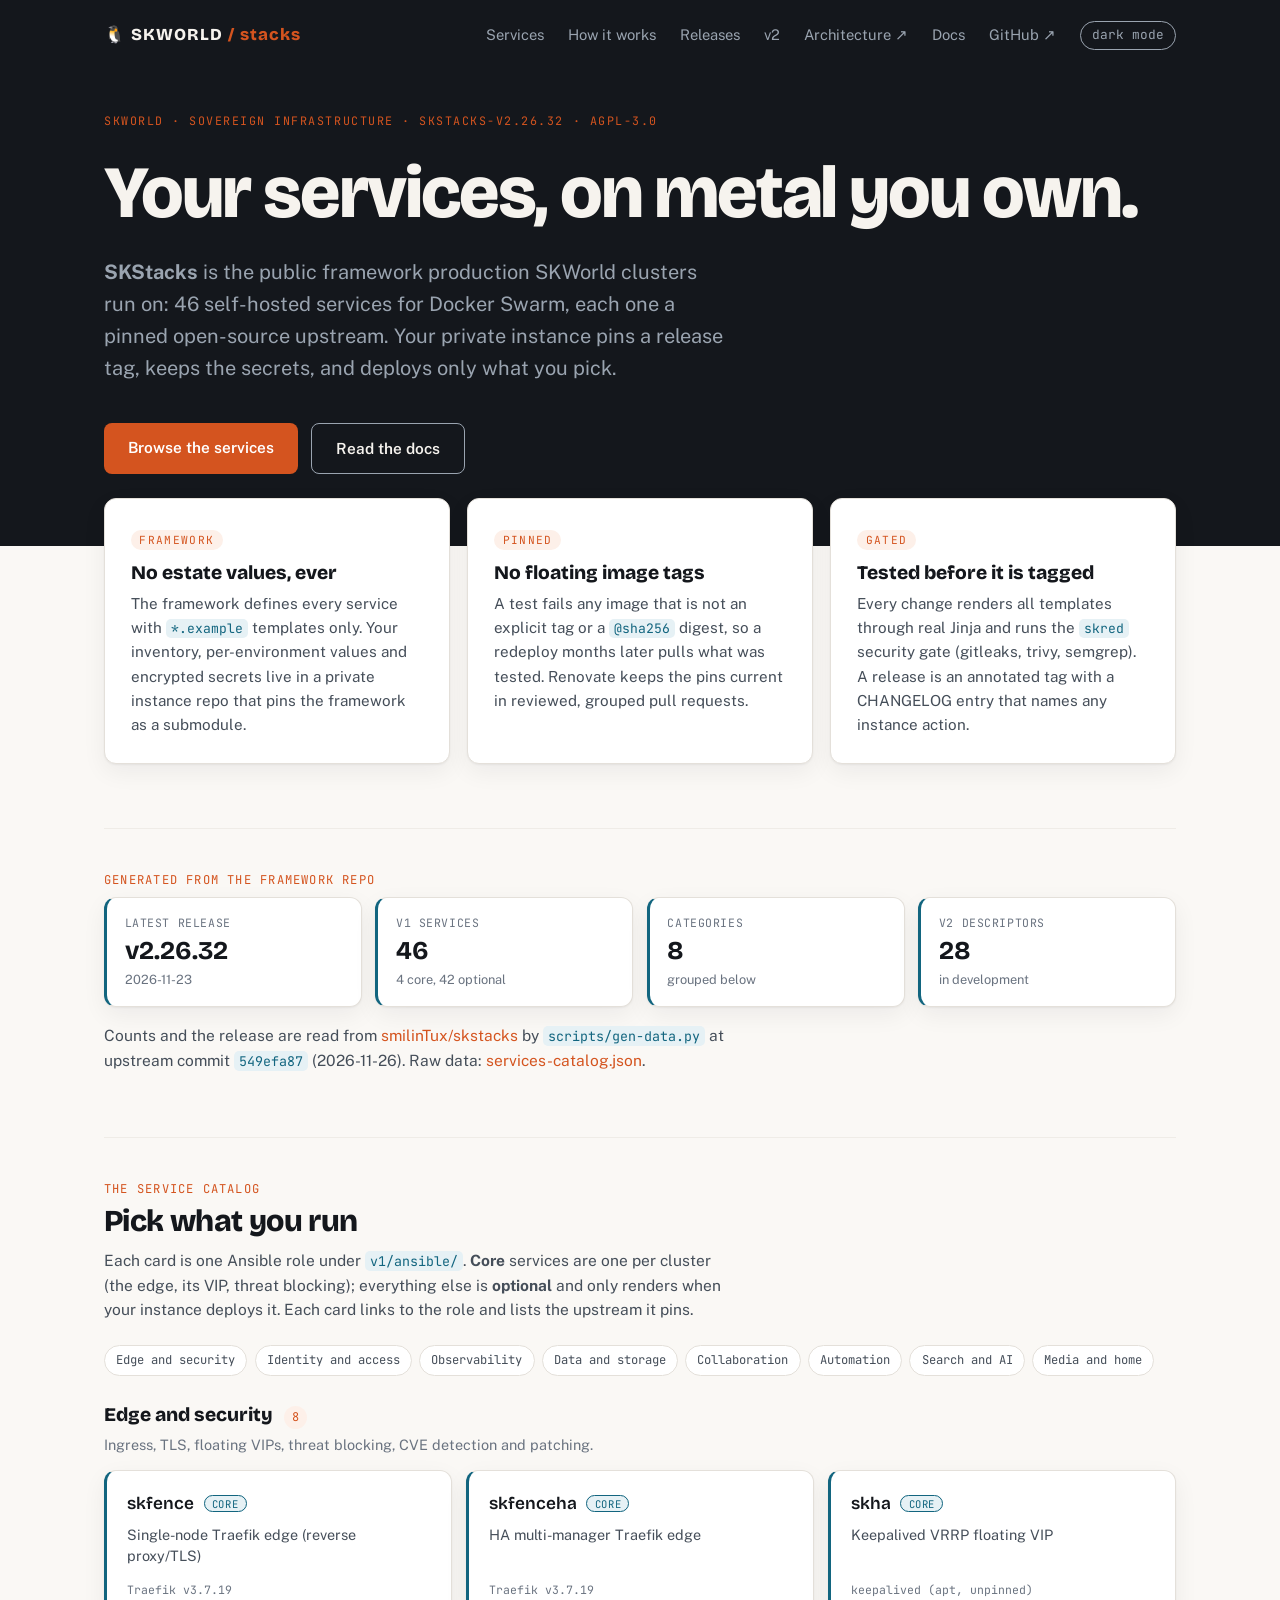
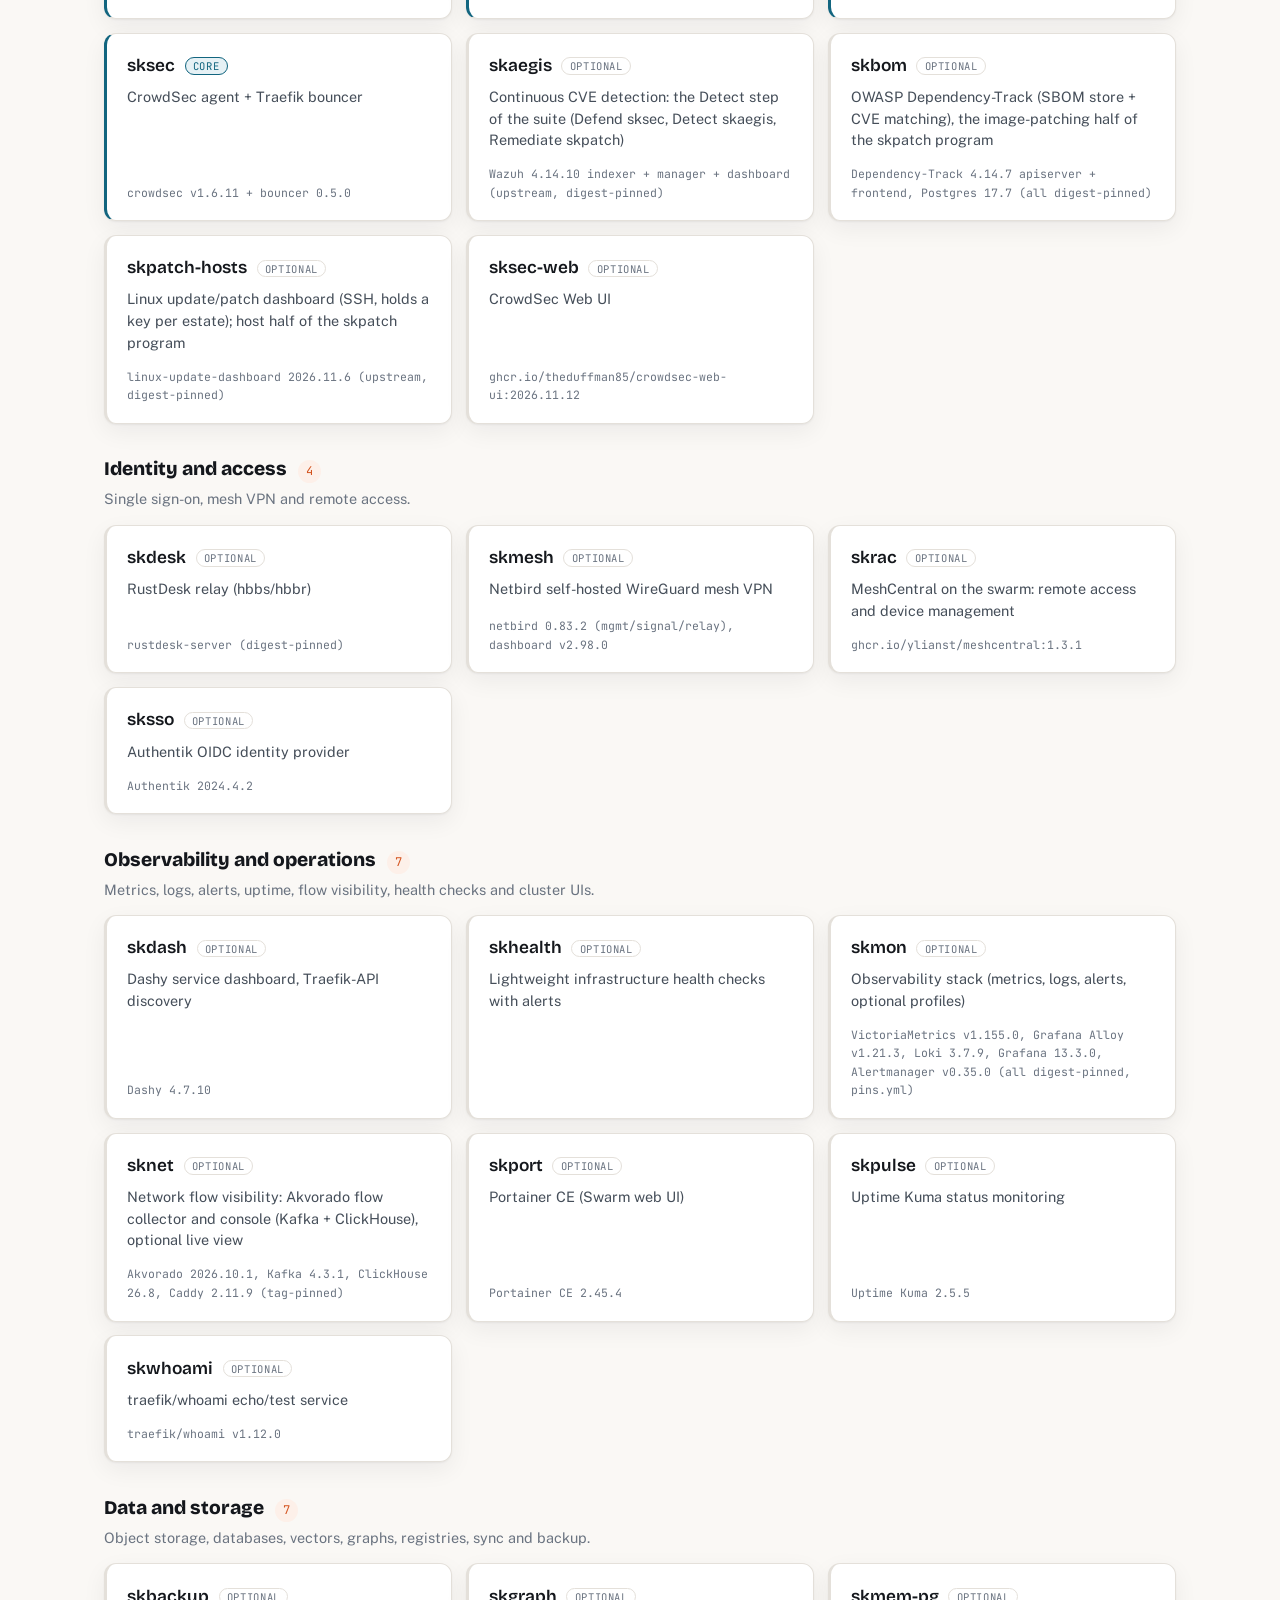
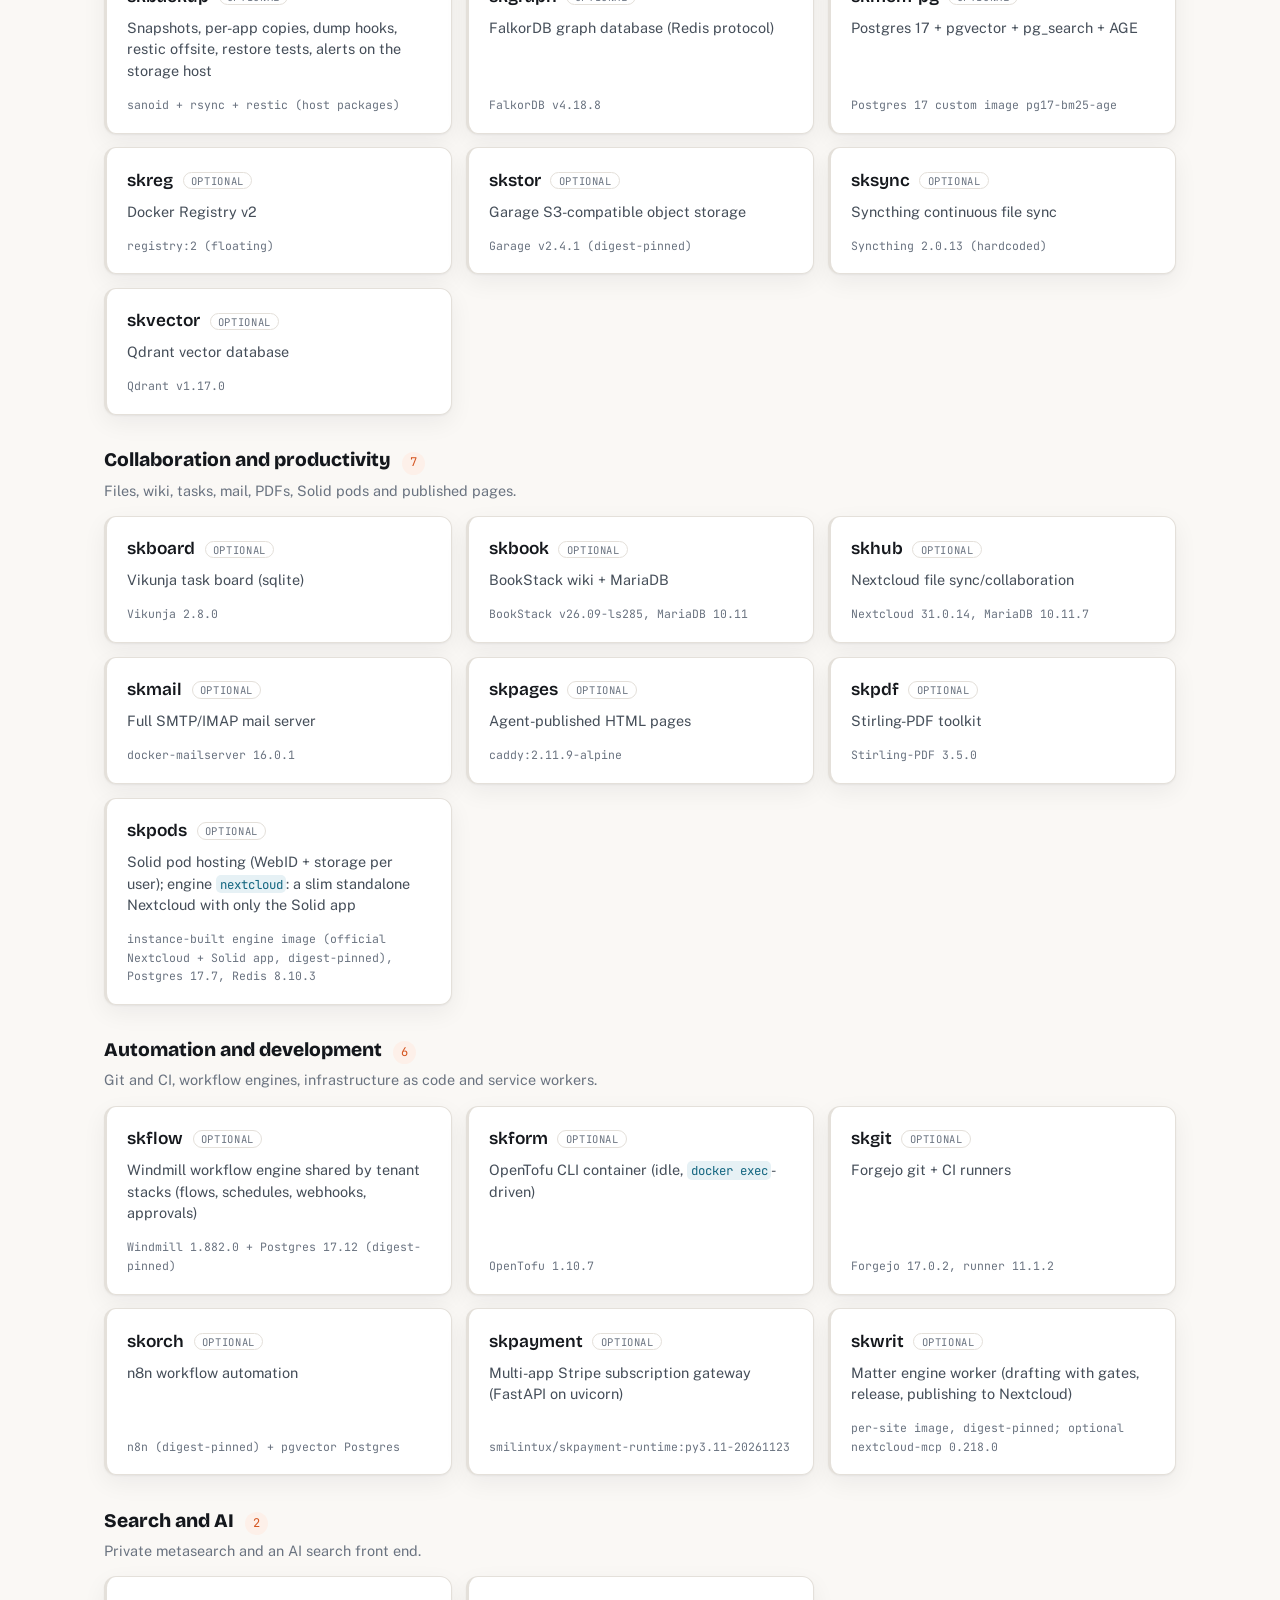
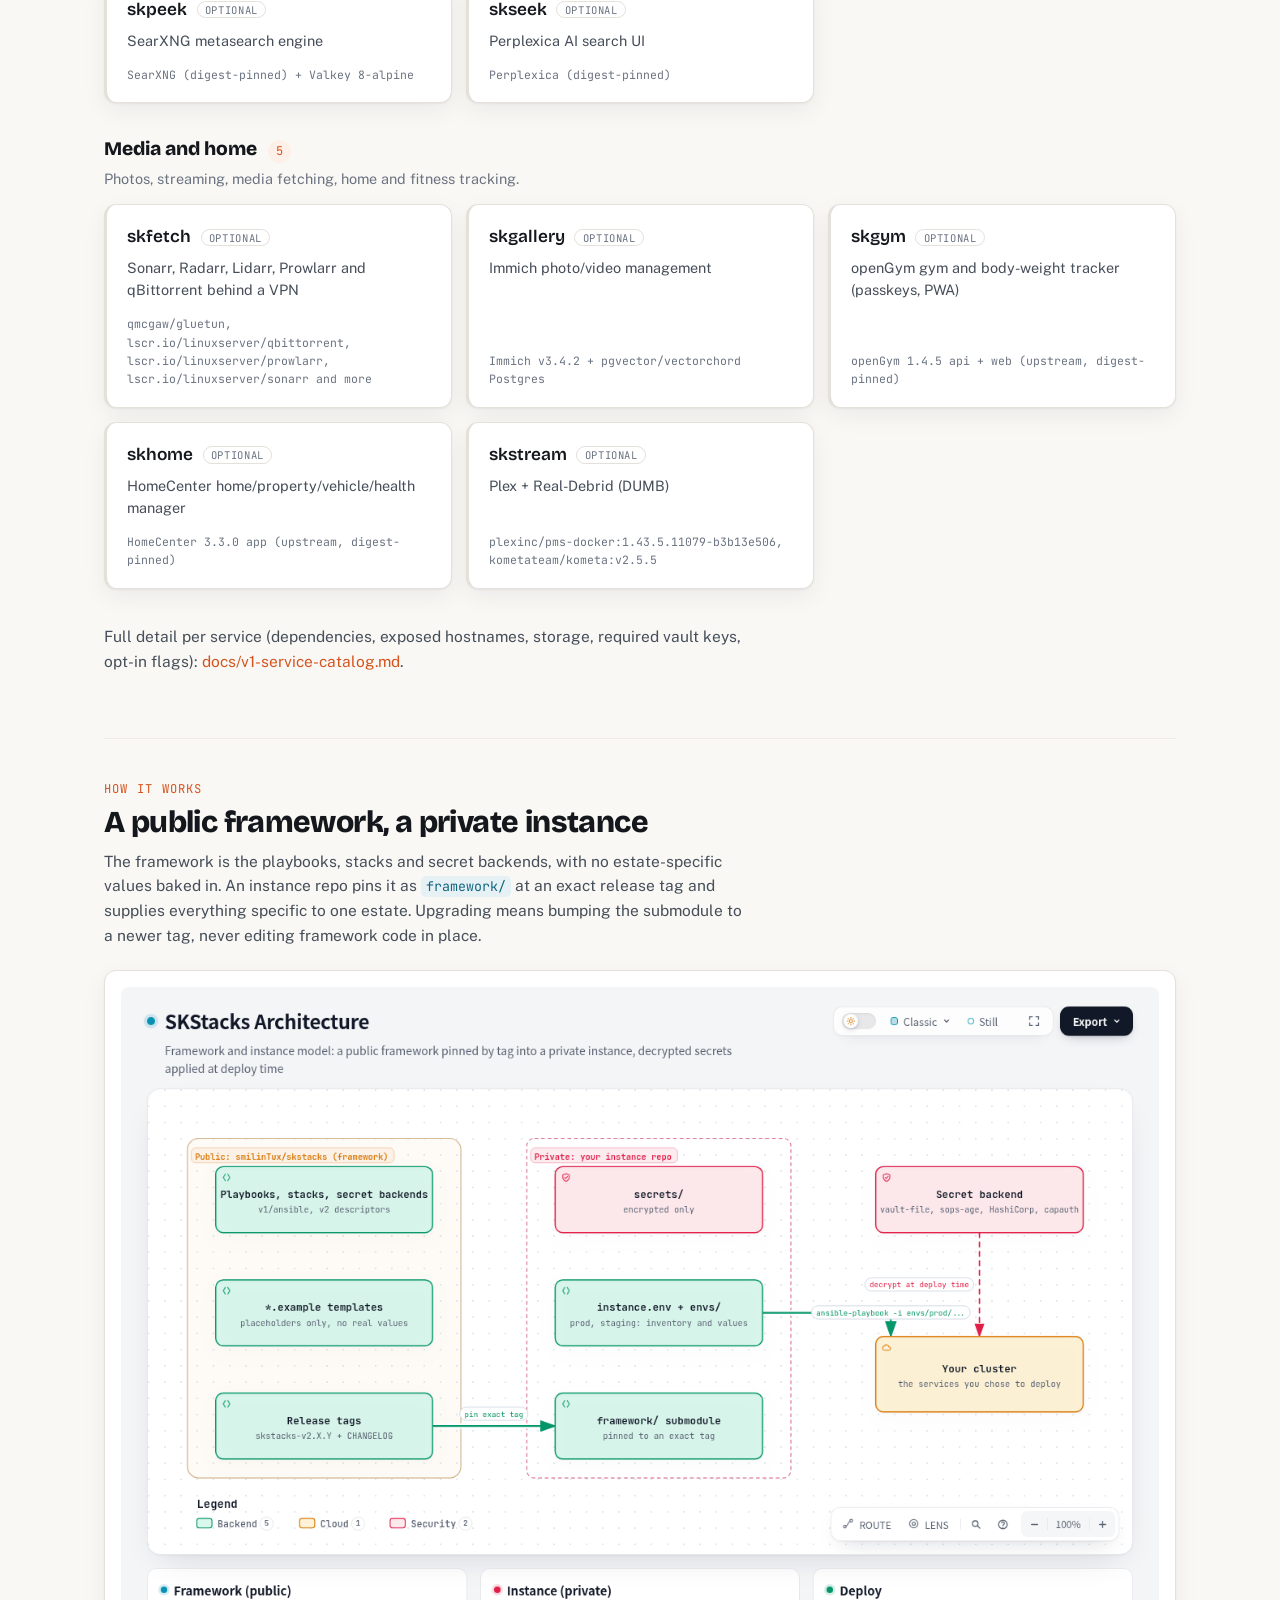
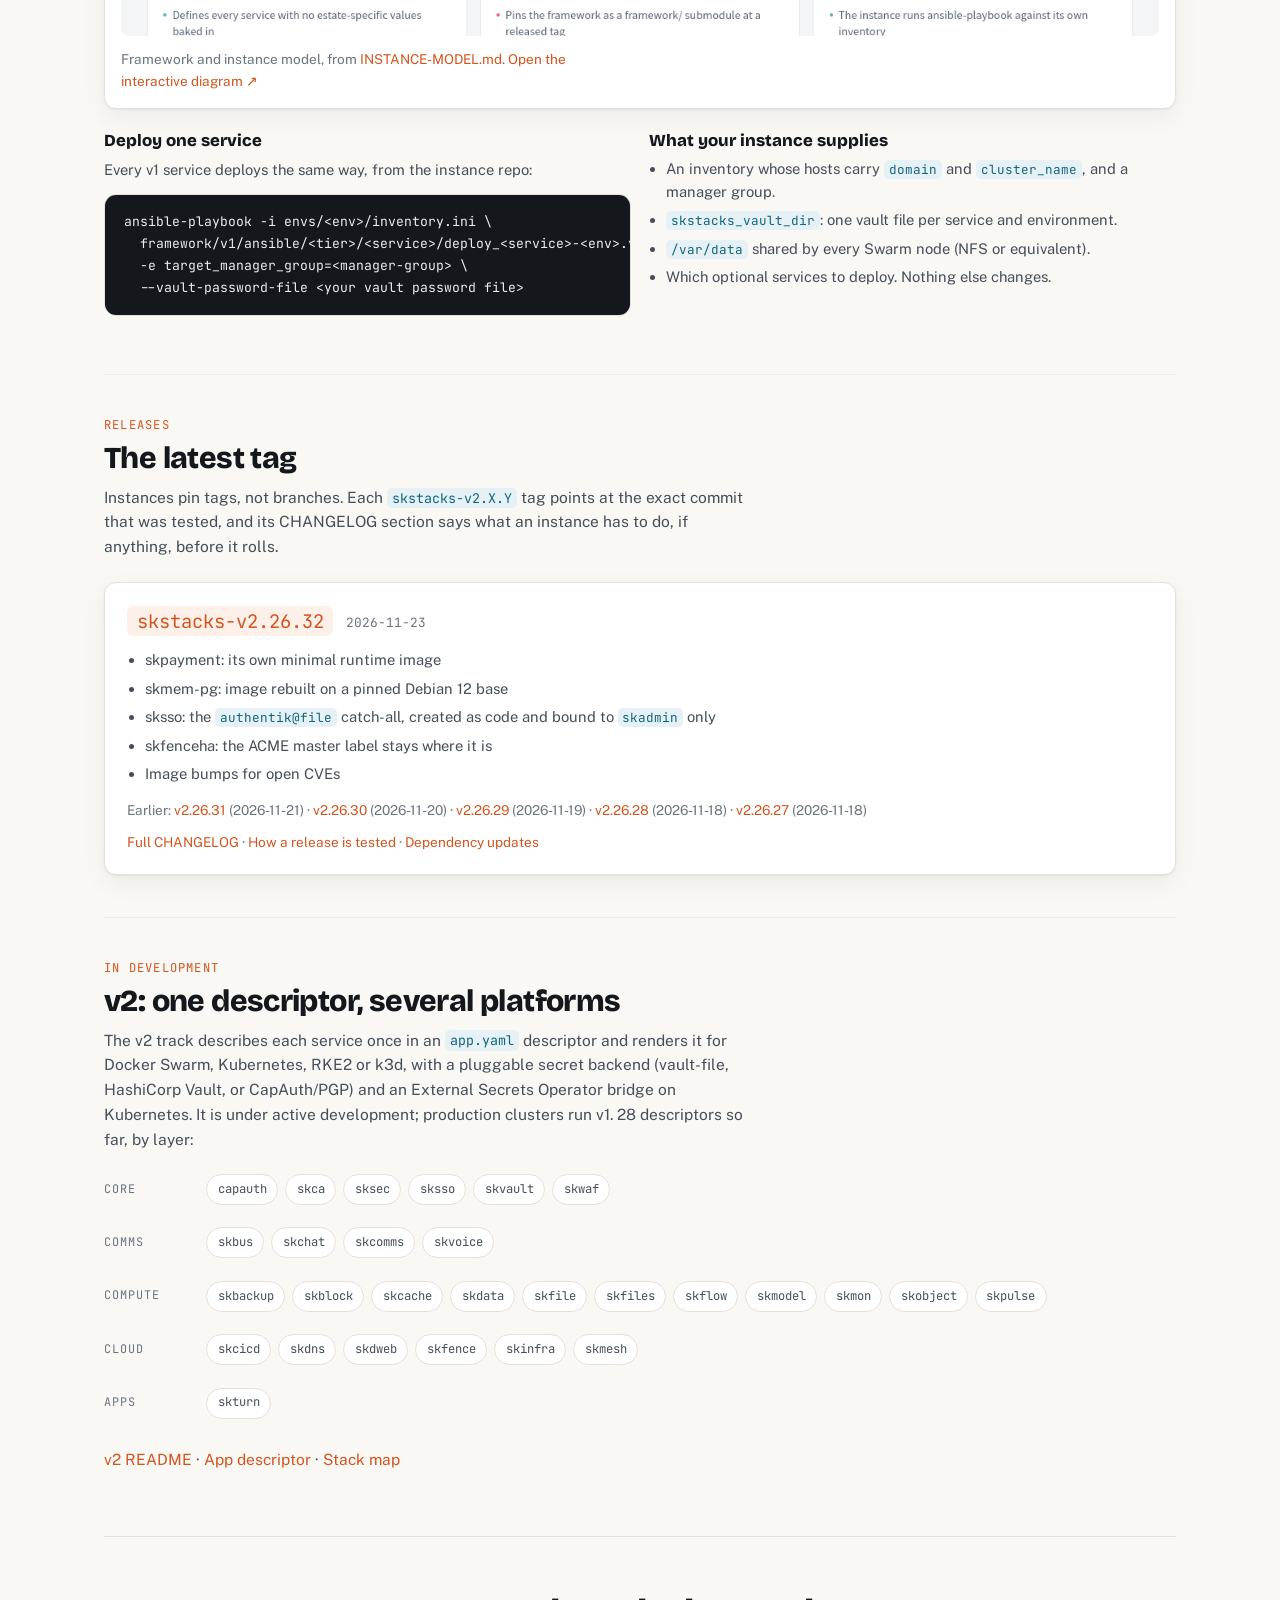
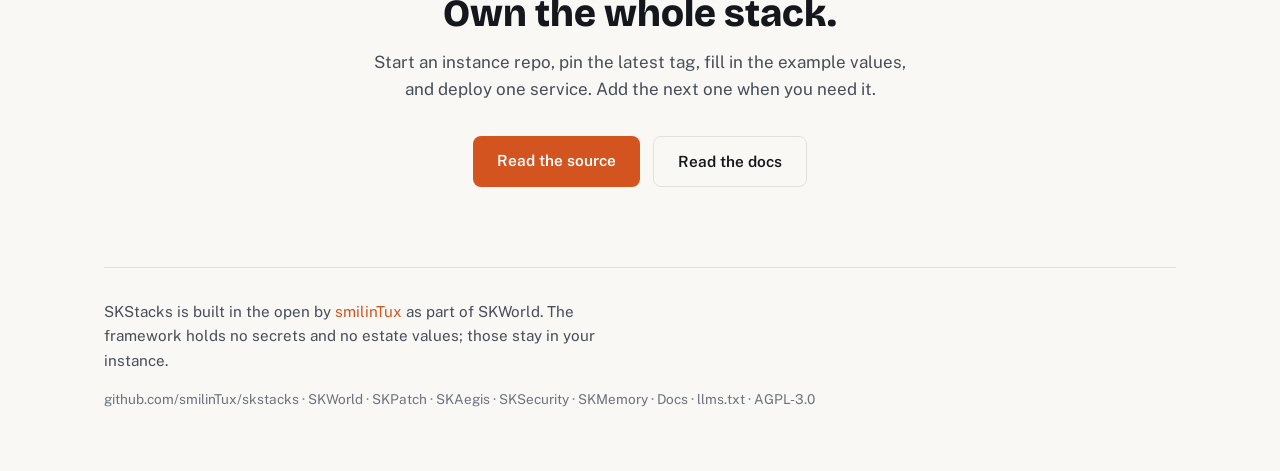
==== commit 22fcdc1f: "Rebuild skstacks.skworld.io in the skworld.io house style with the current service set - index.html " ====
--- a/index.html
+++ b/index.html
@@ -1,771 +1,355 @@
 <!DOCTYPE html>
 <html lang="en">
 <head>
-  <meta charset="UTF-8">
-  <meta name="viewport" content="width=device-width, initial-scale=1.0">
-  <title>SKStacks v2 — AI-first sovereign infrastructure framework</title>
-  <meta name="description" content="SKStacks v2 — an AI-first sovereign infrastructure framework. One descriptor deploys to Docker Swarm, K8s, or RKE2. 31 sk* services across core, comms, compute, cloud, and apps — 15 verified live on RKE2.">
-
-  <!-- Canonical: this is now the PRIMARY indexed site -->
-  <link rel="canonical" href="https://skstacks.skworld.io/">
-  <link rel="sitemap" type="application/xml" href="/sitemap.xml">
-
-  <!-- Open Graph -->
-  <meta property="og:title" content="SKStacks v2 — AI-first sovereign infrastructure framework">
-  <meta property="og:description" content="One descriptor → Swarm / K8s / RKE2. 31 sovereign sk* services across 5 layers, 15 verified live on RKE2. Own the full vertical.">
-  <meta property="og:type" content="website">
-  <meta property="og:url" content="https://skstacks.skworld.io/">
-  <meta property="og:site_name" content="SKStacks · SKWorld">
-  <meta property="og:locale" content="en_US">
-  <meta property="og:image" content="https://skstacks.skworld.io/assets/og-card.png">
-  <meta property="og:image:secure_url" content="https://skstacks.skworld.io/assets/og-card.png">
-  <meta property="og:image:type" content="image/png">
-  <meta property="og:image:width" content="1200">
-  <meta property="og:image:height" content="630">
-  <meta property="og:image:alt" content="SKStacks v2 — descriptor to Swarm / K8s / RKE2. 31 sovereign services.">
-
-  <!-- Twitter Card -->
-  <meta name="twitter:card" content="summary_large_image">
-  <meta name="twitter:site" content="@smilinTux">
-  <meta name="twitter:title" content="SKStacks v2 — AI-first sovereign infrastructure framework">
-  <meta name="twitter:description" content="One descriptor → Swarm / K8s / RKE2. 31 sovereign sk* services, 15 verified live on RKE2.">
-  <meta name="twitter:image" content="https://skstacks.skworld.io/assets/og-card.png">
-  <meta name="twitter:image:alt" content="SKStacks v2 — sovereign infrastructure framework">
-  <meta name="twitter:creator" content="@smilinTux">
-
-  <!-- Theme -->
-  <meta name="theme-color" content="#0a0a1a">
-  <meta name="robots" content="index, follow">
-
-  <!-- Favicon: inline-SVG penguin -->
-  <link rel="icon" type="image/svg+xml" href="data:image/svg+xml,<svg xmlns=%22http://www.w3.org/2000/svg%22 viewBox=%220 0 100 100%22><text y=%22.9em%22 font-size=%2290%22>🐧</text></svg>">
-
-  <!-- Schema.org JSON-LD -->
-  <script type="application/ld+json">
-  {
-    "@context": "https://schema.org",
-    "@graph": [
-      {
-        "@type": "Organization",
-        "@id": "https://smilintux.github.io/#organization",
-        "name": "smilinTux",
-        "url": "https://smilintux.github.io",
-        "sameAs": ["https://github.com/smilinTux"],
-        "description": "Sovereign AI infrastructure — building open, authentic, human-first technology. Home of the Pengu Empire.",
-        "foundingDate": "2024",
-        "knowsAbout": ["Sovereign AI", "AI agent infrastructure", "Self-hosted infrastructure", "Kubernetes", "RKE2", "Infrastructure as code"]
-      },
-      {
-        "@type": "WebSite",
-        "@id": "https://skstacks.skworld.io/#website",
-        "name": "SKStacks",
-        "url": "https://skstacks.skworld.io",
-        "publisher": {"@id": "https://smilintux.github.io/#organization"},
-        "inLanguage": "en-US"
-      },
-      {
-        "@type": "SoftwareApplication",
-        "@id": "https://skstacks.skworld.io/#app",
-        "name": "SKStacks v2",
-        "alternateName": "AI-first sovereign infrastructure framework",
-        "description": "SKStacks v2 is an AI-first sovereign infrastructure framework. A single declarative descriptor deploys 31 best-of-breed sk* services to Docker Swarm, Kubernetes, or RKE2 — across core, comms, compute, cloud, and apps layers. 15 of 31 services are verified live-proven on RKE2.",
-        "url": "https://skstacks.skworld.io",
-        "applicationCategory": "DeveloperApplication",
-        "operatingSystem": "Linux",
-        "softwareVersion": "2.8.0",
-        "offers": {"@type": "Offer", "price": "0", "priceCurrency": "USD"},
-        "license": "https://www.gnu.org/licenses/gpl-3.0.en.html",
-        "codeRepository": "https://github.com/smilinTux/skstacks",
-        "isPartOf": {"@type": "SoftwareApplication", "name": "SKWorld", "url": "https://skworld.io"},
-        "publisher": {"@id": "https://smilintux.github.io/#organization"}
-      }
-    ]
-  }
-  </script>
-
-  <style>
-    @import url('https://fonts.googleapis.com/css2?family=JetBrains+Mono:wght@300;400;500;700&family=Inter:wght@300;400;500;600;700;800&display=swap');
-
-    /* ── Reset + tokens ───────────────────── */
-    *, *::before, *::after { margin: 0; padding: 0; box-sizing: border-box; }
-    html { scroll-behavior: smooth; }
-
-    :root {
-      --gold:   #FFD700;
-      --pink:   #FF69B4;
-      --cyan:   #00FFFF;
-      --green:  #50fa7b;
-      --amber:  #f59e0b;
-      --purple: #bd93f9;
-      --bg:     #0a0a0f;
-      --bg2:    #0f1020;
-      --card:   rgba(15, 16, 40, 0.7);
-      --border: rgba(255,215,0,0.15);
-      --text:   rgba(255,255,255,0.88);
-      --dim:    rgba(255,255,255,0.55);
-      --mono:   'JetBrains Mono', 'Fira Code', monospace;
-    }
-
-    body {
-      font-family: 'Inter', -apple-system, BlinkMacSystemFont, sans-serif;
-      background: var(--bg);
-      color: var(--text);
-      line-height: 1.65;
-      overflow-x: hidden;
-    }
-
-    /* ── Starfield background ─────────────── */
-    .starfield {
-      position: fixed; inset: 0; z-index: -1;
-      background: radial-gradient(ellipse at 50% -10%, #1a1a3e 0%, #0d0d1f 40%, #0a0a0f 100%);
-    }
-    .stars {
-      position: absolute; inset: 0;
-      background-image:
-        radial-gradient(2px 2px at 20px 30px,  rgba(255,215,0,0.9),  transparent),
-        radial-gradient(2px 2px at 40px 70px,  rgba(0,255,255,0.7),  transparent),
-        radial-gradient(1px 1px at 90px 40px,  rgba(255,255,255,0.9),transparent),
-        radial-gradient(1px 1px at 130px 80px, rgba(255,105,180,0.8),transparent),
-        radial-gradient(2px 2px at 160px 30px, rgba(255,255,255,0.6),transparent),
-        radial-gradient(1px 1px at 70px 55px,  rgba(189,147,249,0.7),transparent);
-      background-repeat: repeat;
-      background-size: 200px 100px;
-      animation: starscroll 100s linear infinite;
-    }
-    .stars:nth-child(2) { background-size: 270px 130px; animation-duration: 145s; animation-direction: reverse; opacity: .7; }
-    .stars:nth-child(3) { background-size: 340px 165px; animation-duration: 190s; opacity: .45; }
-    @keyframes starscroll {
-      from { transform: translateX(0)      translateY(0); }
-      to   { transform: translateX(-200px) translateY(-100px); }
-    }
-
-    /* ── Floating deco ────────────────────── */
-    .float-deco {
-      position: fixed; font-size: 1.6rem; z-index: 0; pointer-events: none;
-      animation: floatDeco 18s infinite ease-in-out;
-      opacity: .35;
-    }
-    @keyframes floatDeco {
-      0%,100% { transform: translateY(0) rotate(-4deg); opacity: .3; }
-      33%  { transform: translateY(-28px) rotate(6deg); opacity: .6; }
-      66%  { transform: translateY(-48px) rotate(-2deg); opacity: .45; }
-    }
-
-    /* ── Layout helpers ───────────────────── */
-    .container { max-width: 1200px; margin: 0 auto; padding: 0 2rem; position: relative; z-index: 1; }
-    section { padding: 5rem 0; }
-
-    /* ── Sticky nav ───────────────────────── */
-    .site-nav {
-      position: sticky; top: 0; z-index: 200;
-      background: rgba(10, 10, 20, 0.88);
-      backdrop-filter: blur(18px);
-      border-bottom: 1px solid rgba(255,215,0,0.12);
-    }
-    .nav-inner {
-      display: flex; justify-content: space-between; align-items: center;
-      max-width: 1200px; margin: 0 auto; padding: .75rem 2rem;
-    }
-    .nav-logo {
-      font-family: var(--mono); font-weight: 700; font-size: 1.25rem;
-      color: var(--gold); text-decoration: none; letter-spacing: -.5px;
-    }
-    .nav-logo span { color: var(--cyan); }
-    .nav-links { display: flex; list-style: none; gap: 1.4rem; align-items: center; }
-    .nav-links a {
-      color: var(--dim); text-decoration: none; font-size: .875rem;
-      font-weight: 500; transition: color .2s;
-    }
-    .nav-links a:hover { color: var(--gold); }
-    .nav-cta {
-      background: linear-gradient(135deg, var(--gold), var(--pink));
-      color: #000 !important; padding: .45rem 1.2rem; border-radius: 6px;
-      font-weight: 700 !important; font-size: .85rem !important;
-    }
-    .nav-cta:hover { opacity: .85; }
-    @media (max-width: 880px) { .nav-links { display: none; } }
-
-    /* ── HERO ─────────────────────────────── */
-    .hero {
-      padding: 7rem 0 5rem;
-      text-align: center;
-      position: relative;
-    }
-    .hero::before {
-      content: '';
-      position: absolute; inset: 0;
-      background: radial-gradient(ellipse at 50% 50%, rgba(0,255,255,.07) 0%, transparent 65%);
-      pointer-events: none;
-    }
-    .hero-eyebrow {
-      font-family: var(--mono); font-size: .9rem; color: var(--cyan);
-      letter-spacing: .15em; text-transform: uppercase; margin-bottom: 1.5rem;
-      display: inline-block;
-      animation: eyebrowPulse 4s ease-in-out infinite;
-    }
-    @keyframes eyebrowPulse {
-      0%,100% { text-shadow: 0 0 8px rgba(0,255,255,.4); }
-      50%      { text-shadow: 0 0 18px rgba(0,255,255,.8), 0 0 35px rgba(0,255,255,.3); }
-    }
-    .hero-title {
-      font-size: clamp(3.5rem, 9vw, 7.5rem);
-      font-weight: 800;
-      line-height: 1;
-      letter-spacing: -2px;
-      margin-bottom: .75rem;
-      background: linear-gradient(140deg, var(--gold) 0%, var(--pink) 35%, var(--cyan) 65%, var(--gold) 100%);
-      -webkit-background-clip: text; -webkit-text-fill-color: transparent;
-      background-clip: text;
-      animation: titleShimmer 5s ease-in-out infinite;
-    }
-    @keyframes titleShimmer {
-      0%,100% { filter: hue-rotate(0deg); }
-      40%      { filter: hue-rotate(25deg); }
-      70%      { filter: hue-rotate(-15deg); }
-    }
-    .hero-version {
-      display: inline-block; font-family: var(--mono); font-size: .8rem;
-      color: var(--gold); border: 1px solid rgba(255,215,0,.3);
-      border-radius: 20px; padding: .25rem .9rem; margin-bottom: 1.25rem;
-      background: rgba(255,215,0,.05);
-    }
-    .hero-tagline {
-      font-size: clamp(1.2rem, 2.5vw, 1.6rem);
-      color: rgba(255,255,255,.8);
-      font-weight: 300;
-      max-width: 760px;
-      margin: 0 auto 1rem;
-      line-height: 1.5;
-    }
-    .hero-tagline strong { color: var(--gold); font-weight: 600; }
-    .hero-sub {
-      font-size: 1rem; color: var(--dim);
-      max-width: 620px; margin: 0 auto 2rem;
-    }
-    .hero-pipeline {
-      display: inline-flex; align-items: center; gap: .6rem; flex-wrap: wrap;
-      font-family: var(--mono); font-size: .95rem;
-      background: rgba(0,0,0,.5); border: 1.5px solid rgba(0,255,255,.3);
-      border-radius: 12px; padding: .8rem 1.4rem; margin-bottom: 2.5rem;
-    }
-    .hero-pipeline .pp-desc { color: var(--gold); font-weight: 600; }
-    .hero-pipeline .pp-arrow { color: var(--dim); }
-    .hero-pipeline .pp-target { color: var(--cyan); }
-
-    /* Hero CTAs */
-    .hero-ctas {
-      display: flex; justify-content: center; gap: 1rem;
-      flex-wrap: wrap; margin-top: .5rem;
-    }
-    .btn {
-      display: inline-flex; align-items: center; gap: .45rem;
-      padding: .8rem 1.8rem; border-radius: 10px;
-      font-weight: 600; font-size: .95rem; text-decoration: none;
-      transition: all .25s; position: relative; overflow: hidden;
-      border: none; cursor: pointer;
-    }
-    .btn::after {
-      content: ''; position: absolute; inset: 0;
-      background: linear-gradient(90deg, transparent, rgba(255,255,255,.15), transparent);
-      transform: translateX(-100%); transition: transform .5s;
-    }
-    .btn:hover::after { transform: translateX(100%); }
-    .btn-primary {
-      background: linear-gradient(135deg, var(--gold) 0%, var(--pink) 60%);
-      color: #000;
-      box-shadow: 0 4px 20px rgba(255,215,0,.35);
-    }
-    .btn-primary:hover { transform: translateY(-2px); box-shadow: 0 8px 28px rgba(255,215,0,.5); }
-    .btn-outline {
-      background: rgba(255,255,255,.04);
-      border: 1.5px solid rgba(0,255,255,.3);
-      color: rgba(255,255,255,.85);
-    }
-    .btn-outline:hover { border-color: var(--cyan); background: rgba(0,255,255,.07); transform: translateY(-2px); }
-    .btn-ghost {
-      background: transparent; border: 1.5px solid rgba(255,255,255,.15);
-      color: var(--dim);
-    }
-    .btn-ghost:hover { border-color: var(--gold); color: var(--gold); transform: translateY(-2px); }
-
-    /* Trust badges */
-    .hero-trust {
-      display: flex; justify-content: center; gap: 2rem;
-      flex-wrap: wrap; margin-top: 3rem;
-      font-size: .82rem; color: var(--dim);
-    }
-    .hero-trust span { display: flex; align-items: center; gap: .4rem; }
-    .hero-trust strong { color: rgba(255,255,255,.7); }
-
-    /* ── Section helpers ──────────────────── */
-    .section-eyebrow {
-      font-family: var(--mono); font-size: .8rem; color: var(--cyan);
-      letter-spacing: .15em; text-transform: uppercase; margin-bottom: .75rem;
-    }
-    .section-title {
-      font-size: clamp(1.9rem, 3.5vw, 2.8rem); font-weight: 800;
-      margin-bottom: .75rem; line-height: 1.15;
-    }
-    .section-sub { color: var(--dim); max-width: 640px; font-size: 1rem; line-height: 1.7; }
-    .section-divider { border: none; border-top: 1px solid rgba(255,215,0,.08); margin: 0; }
-    .gradient-section {
-      background: linear-gradient(135deg, rgba(0,255,255,.04) 0%, rgba(189,147,249,.04) 50%, rgba(255,105,180,.03) 100%);
-      border-top: 1px solid rgba(255,215,0,.08);
-      border-bottom: 1px solid rgba(255,215,0,.08);
-    }
-
-    /* ── COMPLETION COUNTER ──────────────── */
-    .completion-wrap { text-align: center; }
-    .completion-big {
-      font-size: clamp(5rem, 16vw, 11rem);
-      font-weight: 800; line-height: 1;
-      background: linear-gradient(135deg, var(--green) 0%, var(--cyan) 50%, var(--gold) 100%);
-      -webkit-background-clip: text; -webkit-text-fill-color: transparent; background-clip: text;
-      letter-spacing: -3px;
-    }
-    .completion-big .pct-sign { font-size: .5em; -webkit-text-fill-color: var(--dim); color: var(--dim); }
-    .completion-caption {
-      font-size: 1.1rem; color: rgba(255,255,255,.8); margin-bottom: 2rem;
-    }
-    .completion-caption strong { color: var(--gold); }
-    .progress-track {
-      max-width: 720px; margin: 0 auto 2.5rem;
-      height: 18px; border-radius: 12px;
-      background: rgba(255,255,255,.06);
-      border: 1px solid rgba(255,215,0,.18);
-      overflow: hidden; position: relative;
-    }
-    .progress-fill {
-      height: 100%; width: 0%;
-      background: linear-gradient(90deg, var(--green), var(--cyan), var(--gold));
-      border-radius: 12px;
-      transition: width 1.6s cubic-bezier(.22,1,.36,1);
-      box-shadow: 0 0 20px rgba(0,255,255,.35);
-    }
-    .completion-breakdown {
-      display: grid; grid-template-columns: repeat(3, 1fr);
-      gap: 1.25rem; max-width: 720px; margin: 0 auto;
-    }
-    @media (max-width: 560px) { .completion-breakdown { grid-template-columns: 1fr; } }
-    .breakdown-card {
-      background: var(--card); border: 1px solid var(--border);
-      border-radius: 14px; padding: 1.5rem 1rem; backdrop-filter: blur(12px);
-    }
-    .breakdown-num { font-size: 2.6rem; font-weight: 800; line-height: 1; }
-    .breakdown-card.live   .breakdown-num { color: var(--green); }
-    .breakdown-card.ready  .breakdown-num { color: var(--gold); }
-    .breakdown-card.planned .breakdown-num { color: var(--dim); }
-    .breakdown-label { font-size: .85rem; color: var(--dim); margin-top: .4rem; }
-
-    /* ── SERVICE GRID ────────────────────── */
-    .filter-bar {
-      display: flex; justify-content: center; gap: .6rem; flex-wrap: wrap; margin: 2.5rem 0 2rem;
-    }
-    .filter-btn {
-      font-family: var(--mono); font-size: .8rem;
-      padding: .45rem 1rem; border-radius: 20px; cursor: pointer;
-      background: rgba(255,255,255,.04); border: 1px solid rgba(255,215,0,.18);
-      color: var(--dim); transition: all .2s;
-    }
-    .filter-btn:hover { border-color: var(--gold); color: var(--gold); }
-    .filter-btn.active {
-      background: linear-gradient(135deg, var(--gold), var(--pink));
-      color: #000; font-weight: 700; border-color: transparent;
-    }
-    .filter-btn .fb-count { opacity: .6; margin-left: .35rem; }
-
-    .services-grid {
-      display: grid;
-      grid-template-columns: repeat(auto-fill, minmax(290px, 1fr));
-      gap: 1.25rem;
-    }
-    .svc-card {
-      background: var(--card); border: 1.5px solid var(--border);
-      border-radius: 16px; padding: 1.5rem;
-      backdrop-filter: blur(12px); transition: all .3s;
-      position: relative; overflow: hidden; display: flex; flex-direction: column;
-    }
-    .svc-card::before {
-      content: ''; position: absolute; top: 0; left: 0; right: 0; height: 3px;
-    }
-    .svc-card[data-layer="core"]::before    { background: linear-gradient(90deg, var(--gold), var(--pink)); }
-    .svc-card[data-layer="comms"]::before    { background: linear-gradient(90deg, var(--cyan), var(--purple)); }
-    .svc-card[data-layer="compute"]::before  { background: linear-gradient(90deg, var(--green), var(--cyan)); }
-    .svc-card[data-layer="cloud"]::before    { background: linear-gradient(90deg, var(--purple), var(--pink)); }
-    .svc-card[data-layer="apps"]::before     { background: linear-gradient(90deg, var(--pink), var(--gold)); }
-    .svc-card:hover { transform: translateY(-5px); box-shadow: 0 18px 45px rgba(0,0,0,.4); border-color: rgba(255,215,0,.35); }
-    .svc-head { display: flex; align-items: center; justify-content: space-between; gap: .5rem; margin-bottom: .4rem; }
-    .svc-name { font-family: var(--mono); font-size: 1.2rem; font-weight: 700; color: #fff; }
-    .svc-name span { color: var(--cyan); }
-    .svc-badges { display: flex; gap: .4rem; flex-wrap: wrap; margin-bottom: .75rem; }
-    .layer-badge {
-      font-family: var(--mono); font-size: .65rem; text-transform: uppercase; letter-spacing: .06em;
-      padding: .18rem .55rem; border-radius: 5px; font-weight: 700;
-    }
-    .layer-badge[data-layer="core"]    { background: rgba(255,215,0,.12); color: var(--gold); border: 1px solid rgba(255,215,0,.3); }
-    .layer-badge[data-layer="comms"]   { background: rgba(0,255,255,.1); color: var(--cyan); border: 1px solid rgba(0,255,255,.3); }
-    .layer-badge[data-layer="compute"] { background: rgba(80,250,123,.1); color: var(--green); border: 1px solid rgba(80,250,123,.3); }
-    .layer-badge[data-layer="cloud"]   { background: rgba(189,147,249,.12); color: var(--purple); border: 1px solid rgba(189,147,249,.3); }
-    .layer-badge[data-layer="apps"]    { background: rgba(255,105,180,.1); color: var(--pink); border: 1px solid rgba(255,105,180,.3); }
-    .status-badge {
-      font-family: var(--mono); font-size: .65rem; letter-spacing: .04em;
-      padding: .18rem .55rem; border-radius: 5px; font-weight: 700;
-    }
-    .status-badge.live    { background: rgba(80,250,123,.1); color: var(--green); border: 1px solid rgba(80,250,123,.3); }
-    .status-badge.ready   { background: rgba(255,215,0,.1); color: var(--gold); border: 1px solid rgba(255,215,0,.3); }
-    .status-badge.planned { background: rgba(255,255,255,.05); color: var(--dim); border: 1px solid rgba(255,255,255,.15); }
-    .svc-brief { font-size: .875rem; color: var(--dim); line-height: 1.6; flex: 1; margin-bottom: .9rem; }
-    .svc-provider { font-size: .72rem; color: rgba(255,255,255,.4); font-family: var(--mono); margin-bottom: .9rem; line-height: 1.45; }
-    .svc-links { display: flex; gap: .5rem; flex-wrap: wrap; }
-    .svc-link {
-      font-family: var(--mono); font-size: .72rem; text-decoration: none;
-      color: var(--dim); border: 1px solid rgba(255,255,255,.14);
-      border-radius: 6px; padding: .3rem .65rem; transition: all .2s;
-    }
-    .svc-link:hover { border-color: var(--gold); color: var(--gold); }
-
-    /* ── LATEST UPDATES ──────────────────── */
-    .updates-grid { display: grid; grid-template-columns: 1fr 1.4fr; gap: 2rem; margin-top: 2.5rem; align-items: start; }
-    @media (max-width: 860px) { .updates-grid { grid-template-columns: 1fr; } }
-    .release-card {
-      background: var(--card); border: 1.5px solid rgba(255,215,0,.25);
-      border-radius: 16px; padding: 1.75rem; backdrop-filter: blur(12px);
-    }
-    .release-tag {
-      display: inline-block; font-family: var(--mono); font-weight: 700;
-      font-size: 1.1rem; color: var(--gold);
-      background: rgba(255,215,0,.08); border: 1px solid rgba(255,215,0,.3);
-      border-radius: 8px; padding: .35rem .8rem; margin-bottom: .9rem;
-    }
-    .release-name { font-size: 1.1rem; font-weight: 700; color: #fff; margin-bottom: .5rem; }
-    .release-body { font-size: .85rem; color: var(--dim); line-height: 1.6; margin-bottom: 1rem; white-space: pre-wrap; }
-    .release-meta { font-family: var(--mono); font-size: .72rem; color: rgba(255,255,255,.4); margin-bottom: 1rem; }
-    .commits-list { display: flex; flex-direction: column; gap: .6rem; }
-    .commit-row {
-      display: flex; gap: .8rem; align-items: baseline;
-      background: var(--card); border: 1px solid var(--border);
-      border-radius: 10px; padding: .8rem 1rem; backdrop-filter: blur(12px);
-      transition: border-color .2s; text-decoration: none;
-    }
-    .commit-row:hover { border-color: rgba(255,215,0,.35); }
-    .commit-sha { font-family: var(--mono); font-size: .72rem; color: var(--cyan); flex-shrink: 0; }
-    .commit-msg { font-size: .82rem; color: var(--text); flex: 1; line-height: 1.45; }
-    .commit-date { font-family: var(--mono); font-size: .68rem; color: rgba(255,255,255,.35); flex-shrink: 0; }
-    .updates-live-note { font-family: var(--mono); font-size: .72rem; color: var(--dim); margin-top: 1rem; text-align: center; }
-    .updates-live-note .dot-live { color: var(--green); }
-
-    /* ── VERTICAL BAND ───────────────────── */
-    .vertical-band {
-      background: linear-gradient(135deg,
-        rgba(255,215,0,.07) 0%, rgba(189,147,249,.06) 35%,
-        rgba(0,255,255,.05) 70%, rgba(255,105,180,.05) 100%);
-      border-top: 1px solid rgba(255,215,0,.18);
-      border-bottom: 1px solid rgba(255,215,0,.18);
-      position: relative; overflow: hidden;
-    }
-    .vertical-band::before {
-      content: ''; position: absolute; inset: 0;
-      background: radial-gradient(ellipse at 50% 0%, rgba(255,215,0,.08) 0%, transparent 60%);
-      pointer-events: none;
-    }
-    .vertical-band-inner { max-width: 820px; margin: 0 auto; text-align: center; }
-    .vertical-kicker {
-      font-family: var(--mono); font-size: .8rem; letter-spacing: .18em; text-transform: uppercase;
-      color: var(--gold); margin-bottom: 1.25rem; display: inline-block;
-    }
-    .vertical-headline {
-      font-size: clamp(2rem, 4vw, 3rem); font-weight: 800; line-height: 1.1; margin-bottom: 1.25rem;
-      background: linear-gradient(135deg, var(--gold) 0%, var(--pink) 40%, var(--cyan) 80%);
-      -webkit-background-clip: text; -webkit-text-fill-color: transparent; background-clip: text;
-    }
-    .vertical-manifesto { font-size: 1.05rem; color: rgba(255,255,255,.75); line-height: 1.75; max-width: 680px; margin: 0 auto 2rem; }
-    .vertical-manifesto strong { color: var(--gold); }
-
-    /* ── ECOSYSTEM ───────────────────────── */
-    .eco-grid { display: flex; flex-wrap: wrap; gap: 1rem; justify-content: center; margin-top: 2rem; }
-    .eco-link {
-      display: inline-flex; align-items: center; gap: .45rem;
-      background: rgba(255,255,255,.04); border: 1px solid rgba(255,215,0,.18);
-      border-radius: 24px; padding: .55rem 1.2rem;
-      font-size: .875rem; font-weight: 500;
-      color: rgba(255,255,255,.75); text-decoration: none; transition: all .25s;
-    }
-    .eco-link:hover { border-color: var(--gold); color: var(--gold); background: rgba(255,215,0,.07); transform: translateY(-2px); }
-
-    /* ── FOOTER ──────────────────────────── */
-    .site-footer { padding: 2.5rem 0; border-top: 1px solid rgba(255,215,0,.12); background: rgba(0,0,0,.4); }
-    .footer-inner { display: flex; flex-direction: column; align-items: center; gap: 1.5rem; }
-    .footer-links { display: flex; flex-wrap: wrap; justify-content: center; gap: 1rem 1.5rem; }
-    .footer-links a { color: var(--dim); text-decoration: none; font-size: .875rem; transition: color .2s; }
-    .footer-links a:hover { color: var(--gold); }
-    .footer-copy { font-family: var(--mono); font-size: .8rem; color: rgba(255,255,255,.3); text-align: center; }
-    .footer-copy span { color: var(--gold); }
-
-    /* ── Responsive ──────────────────────── */
-    @media (max-width: 640px) {
-      section { padding: 3.5rem 0; }
-      .container { padding: 0 1rem; }
-      .hero { padding: 4.5rem 0 3rem; }
-    }
-
-    /* ── Scroll reveal ───────────────────── */
-    .reveal { opacity: 0; transform: translateY(28px); transition: opacity .6s ease, transform .6s ease; }
-    .reveal.visible { opacity: 1; transform: translateY(0); }
-  </style>
+<meta charset="UTF-8">
+<meta name="viewport" content="width=device-width, initial-scale=1.0">
+<title>SKStacks: sovereign infrastructure, one service at a time</title>
+<meta name="description" content="SKStacks is the public SKWorld infrastructure framework: Ansible playbooks for Docker Swarm that deploy pinned, open-source services (Traefik, CrowdSec, Authentik, Nextcloud, Forgejo, Grafana and more) into your own cluster. A private instance repo pins the framework at a release tag and keeps every secret.">
+<meta name="keywords" content="SKStacks, sovereign infrastructure, self-hosted, Docker Swarm, Ansible, infrastructure as code, Traefik, CrowdSec, Authentik, Nextcloud, Forgejo, framework instance model, SKWorld">
+<meta name="theme-color" content="#14171c">
+<link rel="canonical" href="https://skstacks.skworld.io/">
+<meta property="og:type" content="website">
+<meta property="og:url" content="https://skstacks.skworld.io/">
+<meta property="og:title" content="SKStacks: sovereign infrastructure, one service at a time">
+<meta property="og:description" content="A public framework of pinned, self-hosted services for Docker Swarm. Your private instance pins a release tag and keeps the secrets. Pick the services you want and deploy them to metal you own.">
+<meta property="og:image" content="https://skstacks.skworld.io/og.png">
+<meta property="og:image:width" content="1200">
+<meta property="og:image:height" content="630">
+<meta property="og:image:alt" content="SKStacks, sovereign infrastructure by SKWorld">
+<meta property="og:site_name" content="SKWorld">
+<meta name="twitter:card" content="summary_large_image">
+<meta name="twitter:site" content="@smilinTux">
+<meta name="twitter:title" content="SKStacks: sovereign infrastructure, one service at a time">
+<meta name="twitter:description" content="Pinned, self-hosted services for Docker Swarm, deployed from a public framework into a private instance you control.">
+<meta name="twitter:image" content="https://skstacks.skworld.io/og.png">
+<meta name="twitter:image:alt" content="SKStacks, sovereign infrastructure by SKWorld">
+<meta name="color-scheme" content="light dark">
+<link rel="icon" type="image/svg+xml" href="data:image/svg+xml,<svg xmlns=%22http://www.w3.org/2000/svg%22 viewBox=%220 0 100 100%22><text y=%22.9em%22 font-size=%2290%22>%F0%9F%A7%B1</text></svg>">
+<link rel="sitemap" type="application/xml" href="/sitemap.xml">
+<link rel="preconnect" href="https://fonts.googleapis.com">
+<link rel="preconnect" href="https://fonts.gstatic.com" crossorigin>
+<link rel="stylesheet" href="https://fonts.googleapis.com/css2?family=Bricolage+Grotesque:opsz,wght@12..96,400;12..96,600;12..96,800&family=Public+Sans:wght@400;500;600&family=JetBrains+Mono:wght@400;500&display=swap">
+<link rel="stylesheet" href="style.css">
+<script>
+(function(){try{var t=localStorage.getItem('skstacks-theme');if(t==='light'||t==='dark'){document.documentElement.setAttribute('data-theme',t);}}catch(e){}})();
+</script>
+<script type="application/ld+json">
+{
+  "@context": "https://schema.org",
+  "@type": "SoftwareSourceCode",
+  "name": "SKStacks",
+  "description": "Public infrastructure framework for self-hosted, sovereign stacks: Ansible playbooks for Docker Swarm (v1) and a multi-platform descriptor track (v2). A private instance repo pins the framework at a release tag and supplies the inventory and encrypted secrets.",
+  "url": "https://skstacks.skworld.io/",
+  "codeRepository": "https://github.com/smilinTux/skstacks",
+  "programmingLanguage": ["YAML", "Jinja", "Python"],
+  "runtimePlatform": "Docker Swarm",
+  "license": "https://www.gnu.org/licenses/agpl-3.0.html",
+  "keywords": "self-hosted, sovereign, Docker Swarm, Ansible, infrastructure as code",
+  "publisher": { "@type": "Organization", "name": "SKWorld", "url": "https://skworld.io/" }
+}
+</script>
 </head>
 <body>
 
-  <!-- Starfield -->
-  <div class="starfield" aria-hidden="true">
-    <div class="stars"></div>
-    <div class="stars"></div>
-    <div class="stars"></div>
-  </div>
-
-  <!-- Floating decorations -->
-  <div class="float-deco" style="top:18%;left:4%;animation-delay:0s">🐧</div>
-  <div class="float-deco" style="top:35%;right:5%;animation-delay:4s">📦</div>
-  <div class="float-deco" style="top:65%;left:2.5%;animation-delay:8s">☸️</div>
-  <div class="float-deco" style="top:80%;right:9%;animation-delay:6s">✨</div>
-
-  <!-- ── NAV ───────────────────────────────── -->
-  <nav class="site-nav" role="navigation" aria-label="Main navigation">
-    <div class="nav-inner">
-      <a href="https://skstacks.skworld.io/" class="nav-logo">🐧 <span>sk</span>stacks</a>
-      <ul class="nav-links">
-        <li><a href="#completion">Completion</a></li>
-        <li><a href="#services">Services</a></li>
-        <li><a href="#updates">Updates</a></li>
-        <li><a href="#vertical">Vertical</a></li>
-        <li><a href="https://skworld.io">SKWorld</a></li>
-        <li><a href="https://github.com/smilinTux/skstacks/tree/main/v2/docs" target="_blank" rel="noopener">Docs</a></li>
-        <li><a href="https://github.com/smilinTux/skstacks" class="nav-cta" target="_blank" rel="noopener">GitHub ↗</a></li>
-      </ul>
-    </div>
-  </nav>
-
-  <!-- ── HERO ──────────────────────────────── -->
-  <header class="hero" id="top">
-    <div class="container">
-      <div class="hero-eyebrow" id="hero-eyebrow">AI-first sovereign infrastructure · v2</div>
-
-      <h1 class="hero-title">SKStacks</h1>
-      <div class="hero-version" id="hero-version">skstacks-v2.8.0</div>
-
-      <p class="hero-tagline">
-        <strong>One descriptor. Any cluster.</strong><br>
-        An AI-first sovereign infrastructure framework — 31 best-of-breed sk* services, deployed your way.
-      </p>
-
-      <p class="hero-sub">
-        Declare your stack once. SKStacks renders it to Docker Swarm, Kubernetes, or RKE2 —
-        across core, comms, compute, cloud, and apps. Own the full vertical. No rented clouds.
-      </p>
-
-      <div class="hero-pipeline" role="img" aria-label="descriptor to Swarm, K8s, or RKE2">
-        <span class="pp-desc">descriptor.yaml</span>
-        <span class="pp-arrow">→</span>
-        <span class="pp-target">Swarm</span>
-        <span class="pp-arrow">/</span>
-        <span class="pp-target">K8s</span>
-        <span class="pp-arrow">/</span>
-        <span class="pp-target">RKE2</span>
+<header class="hero">
+  <div class="inner">
+    <div class="topbar">
+      <span class="brand"><a href="https://skworld.io/">&#128039; SKWORLD</a> <span class="sub-brand">/ stacks</span></span>
+      <nav class="topnav" aria-label="Main navigation">
+        <a href="#services">Services</a>
+        <a href="#model">How it works</a>
+        <a href="#release">Releases</a>
+        <a href="#v2">v2</a>
+        <a href="diagrams/skstacks.architecture.html" target="_blank" rel="noopener">Architecture &#8599;</a>
+        <a href="docs.html">Docs</a>
+        <a href="https://github.com/smilinTux/skstacks">GitHub &#8599;</a>
+        <button type="button" class="theme-btn" id="theme-btn" aria-label="Switch between light and dark theme">theme</button>
+      </nav>
+    </div>
+    <span class="eyebrow">SKWorld &middot; Sovereign infrastructure &middot; <!-- gen:inline:release -->skstacks-v2.26.32<!-- /gen:inline:release --> &middot; AGPL-3.0</span>
+    <h1>Your services, on metal you own.</h1>
+    <p class="sub"><strong>SKStacks</strong> is the public framework production SKWorld clusters run on: <!-- gen:inline:v1_total -->46<!-- /gen:inline:v1_total --> self-hosted services for Docker Swarm, each one a pinned open-source upstream. Your private instance pins a release tag, keeps the secrets, and deploys only what you pick.</p>
+    <div class="cta">
+      <a class="btn primary" href="#services">Browse the services</a>
+      <a class="btn ghost" href="docs.html">Read the docs</a>
+    </div>
+  </div>
+</header>
+
+<div class="inner">
+
+  <section id="pillars" class="pillars" aria-label="What SKStacks guarantees">
+    <div class="pill">
+      <span class="nlabel">Framework</span>
+      <h3 style="margin-top:.7rem">No estate values, ever</h3>
+      <p>The framework defines every service with <code>*.example</code> templates only. Your inventory, per-environment values and encrypted secrets live in a private instance repo that pins the framework as a submodule.</p>
+    </div>
+    <div class="pill">
+      <span class="nlabel">Pinned</span>
+      <h3 style="margin-top:.7rem">No floating image tags</h3>
+      <p>A test fails any image that is not an explicit tag or a <code>@sha256</code> digest, so a redeploy months later pulls what was tested. Renovate keeps the pins current in reviewed, grouped pull requests.</p>
+    </div>
+    <div class="pill">
+      <span class="nlabel">Gated</span>
+      <h3 style="margin-top:.7rem">Tested before it is tagged</h3>
+      <p>Every change renders all templates through real Jinja and runs the <code>skred</code> security gate (gitleaks, trivy, semgrep). A release is an annotated tag with a CHANGELOG entry that names any instance action.</p>
+    </div>
+  </section>
+
+  <section class="sec" id="status">
+    <div class="spot-eyebrow">Generated from the framework repo</div>
+    <div class="stat-grid">
+<!-- gen:stats -->
+<div class="stat-tile"><span class="stat-label">Latest release</span><span class="stat-value">v2.26.32</span><span class="stat-sub">2026-11-23</span></div>
+<div class="stat-tile"><span class="stat-label">v1 services</span><span class="stat-value">46</span><span class="stat-sub">4 core, 42 optional</span></div>
+<div class="stat-tile"><span class="stat-label">Categories</span><span class="stat-value">8</span><span class="stat-sub">grouped below</span></div>
+<div class="stat-tile"><span class="stat-label">v2 descriptors</span><span class="stat-value">28</span><span class="stat-sub">in development</span></div>
+<!-- /gen:stats -->
+    </div>
+    <p class="meta">Counts and the release are read from <a href="https://github.com/smilinTux/skstacks">smilinTux/skstacks</a> by <a href="https://github.com/smilinTux/skstacks-skworld-io/blob/main/scripts/gen-data.py"><code>scripts/gen-data.py</code></a> at upstream commit <code><!-- gen:inline:upstream_commit -->549efa87<!-- /gen:inline:upstream_commit --></code> (<!-- gen:inline:generated -->2026-11-26<!-- /gen:inline:generated -->). Raw data: <a href="data/services-catalog.json">services-catalog.json</a>.</p>
+  </section>
+
+  <section class="sec" id="services">
+    <div class="spot-eyebrow">The service catalog</div>
+    <h2>Pick what you run</h2>
+    <p>Each card is one Ansible role under <code>v1/ansible/</code>. <strong>Core</strong> services are one per cluster (the edge, its VIP, threat blocking); everything else is <strong>optional</strong> and only renders when your instance deploys it. Each card links to the role and lists the upstream it pins.</p>
+    <ul class="catnav" aria-label="Jump to a category">
+      <li><a href="#cat-edge">Edge and security</a></li>
+      <li><a href="#cat-identity">Identity and access</a></li>
+      <li><a href="#cat-ops">Observability</a></li>
+      <li><a href="#cat-data">Data and storage</a></li>
+      <li><a href="#cat-collab">Collaboration</a></li>
+      <li><a href="#cat-automation">Automation</a></li>
+      <li><a href="#cat-search">Search and AI</a></li>
+      <li><a href="#cat-media">Media and home</a></li>
+    </ul>
+<!-- gen:catalog -->
+<div class="cat" id="cat-edge">
+  <div class="cat-head"><h3>Edge and security</h3><span class="cat-count">8</span></div>
+  <p class="cat-blurb">Ingress, TLS, floating VIPs, threat blocking, CVE detection and patching.</p>
+  <div class="pgrid">
+    <a class="pcard k" href="https://github.com/smilinTux/skstacks/tree/main/v1/ansible/core/skfence"><span class="pname">skfence <span class="tier">core</span></span><span class="pblurb">Single-node Traefik edge (reverse proxy/TLS)</span><span class="phost">Traefik <code>v3.7.19</code></span></a>
+    <a class="pcard k" href="https://github.com/smilinTux/skstacks/tree/main/v1/ansible/core/skfenceha"><span class="pname">skfenceha <span class="tier">core</span></span><span class="pblurb">HA multi-manager Traefik edge</span><span class="phost">Traefik <code>v3.7.19</code></span></a>
+    <a class="pcard k" href="https://github.com/smilinTux/skstacks/tree/main/v1/ansible/core/skha"><span class="pname">skha <span class="tier">core</span></span><span class="pblurb">Keepalived VRRP floating VIP</span><span class="phost">keepalived (apt, unpinned)</span></a>
+    <a class="pcard k" href="https://github.com/smilinTux/skstacks/tree/main/v1/ansible/core/sksec"><span class="pname">sksec <span class="tier">core</span></span><span class="pblurb">CrowdSec agent + Traefik bouncer</span><span class="phost">crowdsec <code>v1.6.11</code> + bouncer <code>0.5.0</code></span></a>
+    <a class="pcard" href="https://github.com/smilinTux/skstacks/tree/main/v1/ansible/optional/skaegis"><span class="pname">skaegis <span class="tier">optional</span></span><span class="pblurb">Continuous CVE detection: the Detect step of the suite (Defend sksec, Detect skaegis, Remediate skpatch)</span><span class="phost">Wazuh <code>4.14.10</code> indexer + manager + dashboard (upstream, digest-pinned)</span></a>
+    <a class="pcard" href="https://github.com/smilinTux/skstacks/tree/main/v1/ansible/optional/skbom"><span class="pname">skbom <span class="tier">optional</span></span><span class="pblurb">OWASP Dependency-Track (SBOM store + CVE matching), the image-patching half of the skpatch program</span><span class="phost">Dependency-Track <code>4.14.7</code> apiserver + frontend, Postgres <code>17.7</code> (all digest-pinned)</span></a>
+    <a class="pcard" href="https://github.com/smilinTux/skstacks/tree/main/v1/ansible/optional/skpatch-hosts"><span class="pname">skpatch-hosts <span class="tier">optional</span></span><span class="pblurb">Linux update/patch dashboard (SSH, holds a key per estate); host half of the skpatch program</span><span class="phost">linux-update-dashboard <code>2026.11.6</code> (upstream, digest-pinned)</span></a>
+    <a class="pcard" href="https://github.com/smilinTux/skstacks/tree/main/v1/ansible/optional/sksec-web"><span class="pname">sksec-web <span class="tier">optional</span></span><span class="pblurb">CrowdSec Web UI</span><span class="phost">ghcr.io/theduffman85/crowdsec-web-ui:2026.11.12</span></a>
+  </div>
+</div>
+<div class="cat" id="cat-identity">
+  <div class="cat-head"><h3>Identity and access</h3><span class="cat-count">4</span></div>
+  <p class="cat-blurb">Single sign-on, mesh VPN and remote access.</p>
+  <div class="pgrid">
+    <a class="pcard" href="https://github.com/smilinTux/skstacks/tree/main/v1/ansible/optional/skdesk"><span class="pname">skdesk <span class="tier">optional</span></span><span class="pblurb">RustDesk relay (hbbs/hbbr)</span><span class="phost">rustdesk-server (digest-pinned)</span></a>
+    <a class="pcard" href="https://github.com/smilinTux/skstacks/tree/main/v1/ansible/optional/skmesh"><span class="pname">skmesh <span class="tier">optional</span></span><span class="pblurb">Netbird self-hosted WireGuard mesh VPN</span><span class="phost">netbird <code>0.83.2</code> (mgmt/signal/relay), dashboard <code>v2.98.0</code></span></a>
+    <a class="pcard" href="https://github.com/smilinTux/skstacks/tree/main/v1/ansible/optional/skrac"><span class="pname">skrac <span class="tier">optional</span></span><span class="pblurb">MeshCentral on the swarm: remote access and device management</span><span class="phost">ghcr.io/ylianst/meshcentral:1.3.1</span></a>
+    <a class="pcard" href="https://github.com/smilinTux/skstacks/tree/main/v1/ansible/optional/sksso"><span class="pname">sksso <span class="tier">optional</span></span><span class="pblurb">Authentik OIDC identity provider</span><span class="phost">Authentik <code>2024.4.2</code></span></a>
+  </div>
+</div>
+<div class="cat" id="cat-ops">
+  <div class="cat-head"><h3>Observability and operations</h3><span class="cat-count">7</span></div>
+  <p class="cat-blurb">Metrics, logs, alerts, uptime, flow visibility, health checks and cluster UIs.</p>
+  <div class="pgrid">
+    <a class="pcard" href="https://github.com/smilinTux/skstacks/tree/main/v1/ansible/optional/skdash"><span class="pname">skdash <span class="tier">optional</span></span><span class="pblurb">Dashy service dashboard, Traefik-API discovery</span><span class="phost">Dashy <code>4.7.10</code></span></a>
+    <a class="pcard" href="https://github.com/smilinTux/skstacks/tree/main/v1/ansible/optional/skhealth"><span class="pname">skhealth <span class="tier">optional</span></span><span class="pblurb">Lightweight infrastructure health checks with alerts</span></a>
+    <a class="pcard" href="https://github.com/smilinTux/skstacks/tree/main/v1/ansible/optional/skmon"><span class="pname">skmon <span class="tier">optional</span></span><span class="pblurb">Observability stack (metrics, logs, alerts, optional profiles)</span><span class="phost">VictoriaMetrics <code>v1.155.0</code>, Grafana Alloy <code>v1.21.3</code>, Loki <code>3.7.9</code>, Grafana <code>13.3.0</code>, Alertmanager <code>v0.35.0</code> (all digest-pinned, <code>pins.yml</code>)</span></a>
+    <a class="pcard" href="https://github.com/smilinTux/skstacks/tree/main/v1/ansible/optional/sknet"><span class="pname">sknet <span class="tier">optional</span></span><span class="pblurb">Network flow visibility: Akvorado flow collector and console (Kafka + ClickHouse), optional live view</span><span class="phost">Akvorado <code>2026.10.1</code>, Kafka <code>4.3.1</code>, ClickHouse <code>26.8</code>, Caddy <code>2.11.9</code> (tag-pinned)</span></a>
+    <a class="pcard" href="https://github.com/smilinTux/skstacks/tree/main/v1/ansible/optional/skport"><span class="pname">skport <span class="tier">optional</span></span><span class="pblurb">Portainer CE (Swarm web UI)</span><span class="phost">Portainer CE <code>2.45.4</code></span></a>
+    <a class="pcard" href="https://github.com/smilinTux/skstacks/tree/main/v1/ansible/optional/skpulse"><span class="pname">skpulse <span class="tier">optional</span></span><span class="pblurb">Uptime Kuma status monitoring</span><span class="phost">Uptime Kuma <code>2.5.5</code></span></a>
+    <a class="pcard" href="https://github.com/smilinTux/skstacks/tree/main/v1/ansible/optional/skwhoami"><span class="pname">skwhoami <span class="tier">optional</span></span><span class="pblurb">traefik/whoami echo/test service</span><span class="phost">traefik/whoami <code>v1.12.0</code></span></a>
+  </div>
+</div>
+<div class="cat" id="cat-data">
+  <div class="cat-head"><h3>Data and storage</h3><span class="cat-count">7</span></div>
+  <p class="cat-blurb">Object storage, databases, vectors, graphs, registries, sync and backup.</p>
+  <div class="pgrid">
+    <a class="pcard" href="https://github.com/smilinTux/skstacks/tree/main/v1/ansible/optional/skbackup"><span class="pname">skbackup <span class="tier">optional</span></span><span class="pblurb">Snapshots, per-app copies, dump hooks, restic offsite, restore tests, alerts on the storage host</span><span class="phost">sanoid + rsync + restic (host packages)</span></a>
+    <a class="pcard" href="https://github.com/smilinTux/skstacks/tree/main/v1/ansible/optional/skgraph"><span class="pname">skgraph <span class="tier">optional</span></span><span class="pblurb">FalkorDB graph database (Redis protocol)</span><span class="phost">FalkorDB <code>v4.18.8</code></span></a>
+    <a class="pcard" href="https://github.com/smilinTux/skstacks/tree/main/v1/ansible/optional/skmem-pg"><span class="pname">skmem-pg <span class="tier">optional</span></span><span class="pblurb">Postgres 17 + pgvector + pg_search + AGE</span><span class="phost">Postgres 17 custom image <code>pg17-bm25-age</code></span></a>
+    <a class="pcard" href="https://github.com/smilinTux/skstacks/tree/main/v1/ansible/optional/skreg"><span class="pname">skreg <span class="tier">optional</span></span><span class="pblurb">Docker Registry v2</span><span class="phost"><code>registry:2</code> (floating)</span></a>
+    <a class="pcard" href="https://github.com/smilinTux/skstacks/tree/main/v1/ansible/optional/skstor"><span class="pname">skstor <span class="tier">optional</span></span><span class="pblurb">Garage S3-compatible object storage</span><span class="phost">Garage <code>v2.4.1</code> (digest-pinned)</span></a>
+    <a class="pcard" href="https://github.com/smilinTux/skstacks/tree/main/v1/ansible/optional/sksync"><span class="pname">sksync <span class="tier">optional</span></span><span class="pblurb">Syncthing continuous file sync</span><span class="phost">Syncthing <code>2.0.13</code> (hardcoded)</span></a>
+    <a class="pcard" href="https://github.com/smilinTux/skstacks/tree/main/v1/ansible/optional/skvector"><span class="pname">skvector <span class="tier">optional</span></span><span class="pblurb">Qdrant vector database</span><span class="phost">Qdrant <code>v1.17.0</code></span></a>
+  </div>
+</div>
+<div class="cat" id="cat-collab">
+  <div class="cat-head"><h3>Collaboration and productivity</h3><span class="cat-count">7</span></div>
+  <p class="cat-blurb">Files, wiki, tasks, mail, PDFs, Solid pods and published pages.</p>
+  <div class="pgrid">
+    <a class="pcard" href="https://github.com/smilinTux/skstacks/tree/main/v1/ansible/optional/skboard"><span class="pname">skboard <span class="tier">optional</span></span><span class="pblurb">Vikunja task board (sqlite)</span><span class="phost">Vikunja <code>2.8.0</code></span></a>
+    <a class="pcard" href="https://github.com/smilinTux/skstacks/tree/main/v1/ansible/optional/skbook"><span class="pname">skbook <span class="tier">optional</span></span><span class="pblurb">BookStack wiki + MariaDB</span><span class="phost">BookStack <code>v26.09-ls285</code>, MariaDB <code>10.11</code></span></a>
+    <a class="pcard" href="https://github.com/smilinTux/skstacks/tree/main/v1/ansible/optional/skhub"><span class="pname">skhub <span class="tier">optional</span></span><span class="pblurb">Nextcloud file sync/collaboration</span><span class="phost">Nextcloud <code>31.0.14</code>, MariaDB <code>10.11.7</code></span></a>
+    <a class="pcard" href="https://github.com/smilinTux/skstacks/tree/main/v1/ansible/optional/skmail"><span class="pname">skmail <span class="tier">optional</span></span><span class="pblurb">Full SMTP/IMAP mail server</span><span class="phost">docker-mailserver <code>16.0.1</code></span></a>
+    <a class="pcard" href="https://github.com/smilinTux/skstacks/tree/main/v1/ansible/optional/skpages"><span class="pname">skpages <span class="tier">optional</span></span><span class="pblurb">Agent-published HTML pages</span><span class="phost">caddy:2.11.9-alpine</span></a>
+    <a class="pcard" href="https://github.com/smilinTux/skstacks/tree/main/v1/ansible/optional/skpdf"><span class="pname">skpdf <span class="tier">optional</span></span><span class="pblurb">Stirling-PDF toolkit</span><span class="phost">Stirling-PDF <code>3.5.0</code></span></a>
+    <a class="pcard" href="https://github.com/smilinTux/skstacks/tree/main/v1/ansible/optional/skpods"><span class="pname">skpods <span class="tier">optional</span></span><span class="pblurb">Solid pod hosting (WebID + storage per user); engine <code>nextcloud</code>: a slim standalone Nextcloud with only the Solid app</span><span class="phost">instance-built engine image (official Nextcloud + Solid app, digest-pinned), Postgres <code>17.7</code>, Redis <code>8.10.3</code></span></a>
+  </div>
+</div>
+<div class="cat" id="cat-automation">
+  <div class="cat-head"><h3>Automation and development</h3><span class="cat-count">6</span></div>
+  <p class="cat-blurb">Git and CI, workflow engines, infrastructure as code and service workers.</p>
+  <div class="pgrid">
+    <a class="pcard" href="https://github.com/smilinTux/skstacks/tree/main/v1/ansible/optional/skflow"><span class="pname">skflow <span class="tier">optional</span></span><span class="pblurb">Windmill workflow engine shared by tenant stacks (flows, schedules, webhooks, approvals)</span><span class="phost">Windmill <code>1.882.0</code> + Postgres <code>17.12</code> (digest-pinned)</span></a>
+    <a class="pcard" href="https://github.com/smilinTux/skstacks/tree/main/v1/ansible/optional/skform"><span class="pname">skform <span class="tier">optional</span></span><span class="pblurb">OpenTofu CLI container (idle, <code>docker exec</code>-driven)</span><span class="phost">OpenTofu <code>1.10.7</code></span></a>
+    <a class="pcard" href="https://github.com/smilinTux/skstacks/tree/main/v1/ansible/optional/skgit"><span class="pname">skgit <span class="tier">optional</span></span><span class="pblurb">Forgejo git + CI runners</span><span class="phost">Forgejo <code>17.0.2</code>, runner <code>11.1.2</code></span></a>
+    <a class="pcard" href="https://github.com/smilinTux/skstacks/tree/main/v1/ansible/optional/skorch"><span class="pname">skorch <span class="tier">optional</span></span><span class="pblurb">n8n workflow automation</span><span class="phost">n8n (digest-pinned) + pgvector Postgres</span></a>
+    <a class="pcard" href="https://github.com/smilinTux/skstacks/tree/main/v1/ansible/optional/skpayment"><span class="pname">skpayment <span class="tier">optional</span></span><span class="pblurb">Multi-app Stripe subscription gateway (FastAPI on uvicorn)</span><span class="phost">smilintux/skpayment-runtime:py3.11-20261123</span></a>
+    <a class="pcard" href="https://github.com/smilinTux/skstacks/tree/main/v1/ansible/optional/skwrit"><span class="pname">skwrit <span class="tier">optional</span></span><span class="pblurb">Matter engine worker (drafting with gates, release, publishing to Nextcloud)</span><span class="phost">per-site image, digest-pinned; optional nextcloud-mcp <code>0.218.0</code></span></a>
+  </div>
+</div>
+<div class="cat" id="cat-search">
+  <div class="cat-head"><h3>Search and AI</h3><span class="cat-count">2</span></div>
+  <p class="cat-blurb">Private metasearch and an AI search front end.</p>
+  <div class="pgrid">
+    <a class="pcard" href="https://github.com/smilinTux/skstacks/tree/main/v1/ansible/optional/skpeek"><span class="pname">skpeek <span class="tier">optional</span></span><span class="pblurb">SearXNG metasearch engine</span><span class="phost">SearXNG (digest-pinned) + Valkey <code>8-alpine</code></span></a>
+    <a class="pcard" href="https://github.com/smilinTux/skstacks/tree/main/v1/ansible/optional/skseek"><span class="pname">skseek <span class="tier">optional</span></span><span class="pblurb">Perplexica AI search UI</span><span class="phost">Perplexica (digest-pinned)</span></a>
+  </div>
+</div>
+<div class="cat" id="cat-media">
+  <div class="cat-head"><h3>Media and home</h3><span class="cat-count">5</span></div>
+  <p class="cat-blurb">Photos, streaming, media fetching, home and fitness tracking.</p>
+  <div class="pgrid">
+    <a class="pcard" href="https://github.com/smilinTux/skstacks/tree/main/v1/ansible/optional/skfetch"><span class="pname">skfetch <span class="tier">optional</span></span><span class="pblurb">Sonarr, Radarr, Lidarr, Prowlarr and qBittorrent behind a VPN</span><span class="phost">qmcgaw/gluetun, lscr.io/linuxserver/qbittorrent, lscr.io/linuxserver/prowlarr, lscr.io/linuxserver/sonarr and more</span></a>
+    <a class="pcard" href="https://github.com/smilinTux/skstacks/tree/main/v1/ansible/optional/skgallery"><span class="pname">skgallery <span class="tier">optional</span></span><span class="pblurb">Immich photo/video management</span><span class="phost">Immich <code>v3.4.2</code> + pgvector/vectorchord Postgres</span></a>
+    <a class="pcard" href="https://github.com/smilinTux/skstacks/tree/main/v1/ansible/optional/skgym"><span class="pname">skgym <span class="tier">optional</span></span><span class="pblurb">openGym gym and body-weight tracker (passkeys, PWA)</span><span class="phost">openGym <code>1.4.5</code> api + web (upstream, digest-pinned)</span></a>
+    <a class="pcard" href="https://github.com/smilinTux/skstacks/tree/main/v1/ansible/optional/skhome"><span class="pname">skhome <span class="tier">optional</span></span><span class="pblurb">HomeCenter home/property/vehicle/health manager</span><span class="phost">HomeCenter <code>3.3.0</code> app (upstream, digest-pinned)</span></a>
+    <a class="pcard" href="https://github.com/smilinTux/skstacks/tree/main/v1/ansible/optional/skstream"><span class="pname">skstream <span class="tier">optional</span></span><span class="pblurb">Plex + Real-Debrid (DUMB)</span><span class="phost">plexinc/pms-docker:1.43.5.11079-b3b13e506, kometateam/kometa:v2.5.5</span></a>
+  </div>
+</div>
+<!-- /gen:catalog -->
+    <p class="meta">Full detail per service (dependencies, exposed hostnames, storage, required vault keys, opt-in flags): <a href="https://github.com/smilinTux/skstacks/blob/main/docs/v1-service-catalog.md">docs/v1-service-catalog.md</a>.</p>
+  </section>
+
+  <section class="sec" id="model">
+    <div class="spot-eyebrow">How it works</div>
+    <h2>A public framework, a private instance</h2>
+    <p>The framework is the playbooks, stacks and secret backends, with no estate-specific values baked in. An instance repo pins it as <code>framework/</code> at an exact release tag and supplies everything specific to one estate. Upgrading means bumping the submodule to a newer tag, never editing framework code in place.</p>
+    <figure class="figure">
+      <a href="diagrams/skstacks.architecture.html" target="_blank" rel="noopener"><img src="img/diagram-architecture.png" width="1280" height="800" alt="Architecture: the public skstacks framework ships playbooks, example templates and release tags. A private instance repo pins a tag as its framework submodule, holds its envs and encrypted secrets, and runs ansible-playbook against its cluster. A secret backend decrypts values at deploy time." loading="lazy"></a>
+      <figcaption>Framework and instance model, from <a href="https://github.com/smilinTux/skstacks/blob/main/v2/docs/INSTANCE-MODEL.md">INSTANCE-MODEL.md</a>. <a href="diagrams/skstacks.architecture.html" target="_blank" rel="noopener">Open the interactive diagram &#8599;</a></figcaption>
+    </figure>
+    <div class="two" style="margin-top:1.4rem">
+      <div>
+        <h3>Deploy one service</h3>
+        <p>Every v1 service deploys the same way, from the instance repo:</p>
+<pre><code>ansible-playbook -i envs/&lt;env&gt;/inventory.ini \
+  framework/v1/ansible/&lt;tier&gt;/&lt;service&gt;/deploy_&lt;service&gt;-&lt;env&gt;.yml \
+  -e target_manager_group=&lt;manager-group&gt; \
+  --vault-password-file &lt;your vault password file&gt;</code></pre>
       </div>
-
-      <div class="hero-ctas">
-        <a href="https://github.com/smilinTux/skstacks" class="btn btn-primary" target="_blank" rel="noopener">⭐ GitHub repo</a>
-        <a href="https://github.com/smilinTux/skstacks/tree/main/v2/docs" class="btn btn-outline" target="_blank" rel="noopener">📖 Read the docs</a>
-        <a href="https://github.com/smilinTux/skstacks/releases/latest" class="btn btn-ghost" target="_blank" rel="noopener" id="release-cta">⬇ skstacks-v2.8.0</a>
+      <div>
+        <h3>What your instance supplies</h3>
+        <ul class="plist">
+          <li>An inventory whose hosts carry <code>domain</code> and <code>cluster_name</code>, and a manager group.</li>
+          <li><code>skstacks_vault_dir</code>: one vault file per service and environment.</li>
+          <li><code>/var/data</code> shared by every Swarm node (NFS or equivalent).</li>
+          <li>Which optional services to deploy. Nothing else changes.</li>
+        </ul>
       </div>
-
-      <div class="hero-trust" role="list" aria-label="Key properties">
-        <span role="listitem"><span aria-hidden="true">☸️</span> <strong>RKE2 · K8s · Swarm</strong> · one descriptor</span>
-        <span role="listitem"><span aria-hidden="true">✅</span> <strong>15 of 31 live</strong> · verified on RKE2</span>
-        <span role="listitem"><span aria-hidden="true">🔐</span> <strong>Sovereign</strong> · your hardware, your keys</span>
-        <span role="listitem"><span aria-hidden="true">📜</span> <strong>GPL-3.0</strong> · open forever</span>
-      </div>
-    </div>
-  </header>
-
-  <hr class="section-divider">
-
-  <!-- ── COMPLETION COUNTER ────────────────── -->
-  <section id="completion" aria-labelledby="completion-heading">
-    <div class="container completion-wrap">
-      <div class="reveal">
-        <div class="section-eyebrow">Build status</div>
-        <h2 class="section-title" id="completion-heading">How far is the stack?</h2>
-        <div class="completion-big" id="completion-counter" data-target="48">0<span class="pct-sign">%</span></div>
-        <p class="completion-caption" id="completion-caption">
-          <strong>15 of 31</strong> services verified live on RKE2
-        </p>
-      </div>
-
-      <div class="progress-track reveal" role="progressbar" aria-valuenow="48" aria-valuemin="0" aria-valuemax="100" aria-label="Stack completion">
-        <div class="progress-fill" id="progress-fill"></div>
-      </div>
-
-      <div class="completion-breakdown reveal">
-        <div class="breakdown-card live">
-          <div class="breakdown-num" id="bd-live" data-target="15">0</div>
-          <div class="breakdown-label">✅ live-proven on RKE2</div>
-        </div>
-        <div class="breakdown-card ready">
-          <div class="breakdown-num" id="bd-ready" data-target="2">0</div>
-          <div class="breakdown-label">🟡 deploy-ready</div>
-        </div>
-        <div class="breakdown-card planned">
-          <div class="breakdown-num" id="bd-stub" data-target="14">0</div>
-          <div class="breakdown-label">⬜ planned / stub</div>
-        </div>
-      </div>
-    </div>
-  </section>
-
-  <hr class="section-divider">
-
-  <!-- ── SERVICE GRID ──────────────────────── -->
-  <section id="services" class="gradient-section" aria-labelledby="services-heading">
-    <div class="container">
-      <div class="reveal">
-        <div class="section-eyebrow">The catalog</div>
-        <h2 class="section-title" id="services-heading">31 services. 5 layers. All yours.</h2>
-        <p class="section-sub">
-          Each sk* service wraps a best-of-breed open-source provider behind a stable descriptor seam.
-          Filter by layer. Every card links to its repo and its own SKWorld site.
-        </p>
-      </div>
-
-      <div class="filter-bar reveal" id="filter-bar" role="group" aria-label="Filter services by layer">
-        <!-- filter buttons injected by script.js -->
-      </div>
-
-      <div class="services-grid" id="services-grid" aria-live="polite">
-        <!-- cards injected by script.js; noscript fallback below -->
-        <noscript>
-          <p style="color:var(--dim)">Enable JavaScript to browse the service catalog, or view
-          <a href="data/services-catalog.json" style="color:var(--cyan)">services-catalog.json</a>.</p>
-        </noscript>
-      </div>
-    </div>
-  </section>
-
-  <hr class="section-divider">
-
-  <!-- ── LATEST UPDATES ────────────────────── -->
-  <section id="updates" aria-labelledby="updates-heading">
-    <div class="container">
-      <div class="reveal">
-        <div class="section-eyebrow">Live from GitHub</div>
-        <h2 class="section-title" id="updates-heading">Latest updates.</h2>
-        <p class="section-sub">
-          Pulled live from the <a href="https://github.com/smilinTux/skstacks" style="color:var(--cyan)" target="_blank" rel="noopener">skstacks</a> repo at page load —
-          newest release and recent commits. Falls back to the last committed snapshot if GitHub is rate-limited.
-        </p>
-      </div>
-
-      <div class="updates-grid">
-        <div class="release-card reveal" id="release-card">
-          <!-- release injected by script.js -->
-        </div>
-        <div class="reveal" style="transition-delay:.1s">
-          <div class="commits-list" id="commits-list">
-            <!-- commits injected by script.js -->
-          </div>
-          <p class="updates-live-note" id="updates-note"><span class="dot-live">●</span> loading live data…</p>
-        </div>
-      </div>
-    </div>
-  </section>
-
-  <hr class="section-divider">
-
-  <!-- ── OWN THE FULL VERTICAL ─────────────── -->
-  <section id="vertical" class="vertical-band" aria-labelledby="vertical-heading">
-    <div class="container">
-      <div class="vertical-band-inner reveal">
-        <span class="vertical-kicker">Own the full vertical</span>
-        <h2 class="vertical-headline" id="vertical-heading">SKStacks is the deploy plane.</h2>
-        <p class="vertical-manifesto">
-          <strong>Get back to first principles.</strong><br>
-          The modern stack is rented — your services live on someone else's cluster, behind someone else's bill.
-          We rebuilt it. SKStacks renders one declarative descriptor into the whole sovereign stack:
-          silicon, OS, identity, data, models, security, comms, apps, soul.
-          Every layer open. Every layer swappable. Every layer <strong>yours</strong>.
-        </p>
-        <div class="hero-ctas">
-          <a href="https://skworld.io" class="btn btn-outline">🌍 Explore the full vertical</a>
-          <a href="https://skos.skworld.io" class="btn btn-ghost">skos — the sovereign OS</a>
-        </div>
-      </div>
-    </div>
-  </section>
-
-  <hr class="section-divider">
-
-  <!-- ── ECOSYSTEM ──────────────────────────── -->
-  <section class="gradient-section" aria-labelledby="eco-heading">
-    <div class="container" style="text-align:center">
-      <div class="reveal">
-        <div class="section-eyebrow">The SKWorld family</div>
-        <h2 class="section-title" id="eco-heading">Every sk* is a layer you own.</h2>
-        <p class="section-sub" style="margin:0 auto">
-          SKStacks deploys them. Everything around it is yours too.
-        </p>
-      </div>
-      <div class="eco-grid">
-        <a href="https://skworld.io" class="eco-link">🌍 skworld.io — the vertical hub</a>
-        <a href="https://skos.skworld.io" class="eco-link">🐧 skos — sovereign agent OS</a>
-        <a href="https://skmemory.skworld.io" class="eco-link">🧠 skmemory — agent memory</a>
-        <a href="https://capauth.skworld.io" class="eco-link">🔐 capauth — identity</a>
-        <a href="https://sksecurity.skworld.io" class="eco-link">🛡️ sksecurity — perimeter</a>
-        <a href="https://skcomms.skworld.io" class="eco-link">📡 skcomms — comms</a>
-        <a href="https://github.com/smilinTux" class="eco-link" target="_blank" rel="noopener">📂 All repos on GitHub ↗</a>
-      </div>
-    </div>
-  </section>
-
-  <!-- ── FINAL CTA ───────────────────────────── -->
-  <section style="text-align:center;background:radial-gradient(ellipse at 50% 100%,rgba(0,255,255,.05) 0%,transparent 65%)">
-    <div class="container">
-      <div class="reveal">
-        <div class="section-eyebrow">Get started</div>
-        <h2 class="section-title">Declare it once. Deploy it anywhere.</h2>
-        <p class="section-sub" style="margin:0 auto 2.5rem">
-          One descriptor. Swarm, K8s, or RKE2. 31 sovereign services. Own the full stack — today.
-        </p>
-        <div class="hero-ctas">
-          <a href="https://github.com/smilinTux/skstacks" class="btn btn-primary" target="_blank" rel="noopener">⭐ View on GitHub</a>
-          <a href="https://github.com/smilinTux/skstacks/tree/main/v2/docs" class="btn btn-outline" target="_blank" rel="noopener">📖 Read the v2 docs</a>
-        </div>
-      </div>
-    </div>
-  </section>
-
-  <!-- ── FOOTER ────────────────────────────── -->
-  <footer class="site-footer">
-    <div class="container">
-      <div class="footer-inner">
-        <a href="https://skstacks.skworld.io/" class="nav-logo" style="font-size:1.1rem">
-          🐧 <span>sk</span>stacks
-        </a>
-        <nav class="footer-links" aria-label="Footer navigation">
-          <a href="https://github.com/smilinTux/skstacks" target="_blank" rel="noopener">GitHub</a>
-          <a href="https://github.com/smilinTux/skstacks/tree/main/v2/docs" target="_blank" rel="noopener">Docs</a>
-          <a href="https://github.com/smilinTux/skstacks/releases/latest" target="_blank" rel="noopener">Releases</a>
-          <a href="https://skworld.io">SKWorld</a>
-          <a href="https://skos.skworld.io">skos</a>
-          <a href="/sitemap.xml">Sitemap</a>
-          <a href="/llms.txt">llms.txt</a>
-        </nav>
-        <p class="footer-copy">
-          🐧 part of the SKWorld ecosystem · <span><a href="https://skworld.io" style="color:var(--gold);text-decoration:none">skworld.io</a></span><br>
-          &copy; 2026 smilinTux · GPL-3.0 · Built with 🐧 by King Divad &amp; Lumina
-        </p>
-      </div>
-    </div>
+    </div>
+  </section>
+
+  <section class="sec" id="release">
+    <div class="spot-eyebrow">Releases</div>
+    <h2>The latest tag</h2>
+    <p>Instances pin tags, not branches. Each <code>skstacks-v2.X.Y</code> tag points at the exact commit that was tested, and its CHANGELOG section says what an instance has to do, if anything, before it rolls.</p>
+    <div class="panel">
+<!-- gen:release -->
+<p class="rel-tag"><a href="https://github.com/smilinTux/skstacks/tree/skstacks-v2.26.32"><code>skstacks-v2.26.32</code></a> <span class="rel-date">2026-11-23</span></p>
+<ul class="plist">
+  <li>skpayment: its own minimal runtime image</li>
+  <li>skmem-pg: image rebuilt on a pinned Debian 12 base</li>
+  <li>sksso: the <code>authentik@file</code> catch-all, created as code and bound to <code>skadmin</code> only</li>
+  <li>skfenceha: the ACME master label stays where it is</li>
+  <li>Image bumps for open CVEs</li>
+</ul>
+<p class="meta">Earlier: <a href="https://github.com/smilinTux/skstacks/tree/skstacks-v2.26.31">v2.26.31</a> (2026-11-21) &middot; <a href="https://github.com/smilinTux/skstacks/tree/skstacks-v2.26.30">v2.26.30</a> (2026-11-20) &middot; <a href="https://github.com/smilinTux/skstacks/tree/skstacks-v2.26.29">v2.26.29</a> (2026-11-19) &middot; <a href="https://github.com/smilinTux/skstacks/tree/skstacks-v2.26.28">v2.26.28</a> (2026-11-18) &middot; <a href="https://github.com/smilinTux/skstacks/tree/skstacks-v2.26.27">v2.26.27</a> (2026-11-18)</p>
+<!-- /gen:release -->
+      <p class="meta" style="margin-top:.6rem"><a href="https://github.com/smilinTux/skstacks/blob/main/CHANGELOG.md">Full CHANGELOG</a> &middot; <a href="https://github.com/smilinTux/skstacks/blob/main/docs/testing.md">How a release is tested</a> &middot; <a href="https://github.com/smilinTux/skstacks/blob/main/docs/dependency-updates.md">Dependency updates</a></p>
+    </div>
+  </section>
+
+  <section class="sec" id="v2">
+    <div class="spot-eyebrow">In development</div>
+    <h2>v2: one descriptor, several platforms</h2>
+    <p>The v2 track describes each service once in an <code>app.yaml</code> descriptor and renders it for Docker Swarm, Kubernetes, RKE2 or k3d, with a pluggable secret backend (vault-file, HashiCorp Vault, or CapAuth/PGP) and an External Secrets Operator bridge on Kubernetes. It is under active development; production clusters run v1. <!-- gen:inline:v2_total -->28<!-- /gen:inline:v2_total --> descriptors so far, by layer:</p>
+<!-- gen:v2 -->
+<div class="v2row"><span class="v2layer">core</span><ul class="mcp-list">
+  <li><a href="https://github.com/smilinTux/skstacks/tree/main/v2/core/capauth" title="Sovereign machine-to-machine auth: PGP-based CapAuth for agent identity and secret access without OAuth.">capauth</a></li>
+  <li><a href="https://github.com/smilinTux/skstacks/tree/main/v2/core/skca" title="Internal PKI / mTLS: step-ca for ACME internal cert issuance, X.509 mTLS service identity, and SSH CA.">skca</a></li>
+  <li><a href="https://github.com/smilinTux/skstacks/tree/main/v2/core/sksec" title="Threat defense: CrowdSec (reputation + bouncer) + Falco (runtime/eBPF) + Wazuh (HIDS/FIM/SIEM) + Suricata (NIDS).">sksec</a></li>
+  <li><a href="https://github.com/smilinTux/skstacks/tree/main/v2/core/sksso" title="Identity / SSO: Authentik for human SSO (OIDC/SAML/LDAP); Zitadel path for agent/M2M service auth.">sksso</a></li>
+  <li><a href="https://github.com/smilinTux/skstacks/tree/main/v2/core/skvault" title="Secrets management: the SKSecretBackend port; vault-file / HashiCorp Vault / CapAuth adapters, all sharing the same interface.">skvault</a></li>
+  <li><a href="https://github.com/smilinTux/skstacks/tree/main/v2/core/skwaf" title="Web application firewall: Coraza + OWASP CRS v4 as Traefik WASM plugin (zero new processes, config change only).">skwaf</a></li>
+</ul></div>
+<div class="v2row"><span class="v2layer">comms</span><ul class="mcp-list">
+  <li><a href="https://github.com/smilinTux/skstacks/tree/main/v2/comms/skbus" title="Machine A2A event bus: NATS JetStream for sovereign agent-to-agent messaging (subjects: skos.agent.*.events).">skbus</a></li>
+  <li><a href="https://github.com/smilinTux/skstacks/tree/main/v2/comms/skchat" title="Human/agent chat + federation: Tuwunel (Apache-2.0 Rust Matrix homeserver, single binary, low-RAM). Keeps the Matrix protocol; swaps the homeserver off Synapse.">skchat</a></li>
+  <li><a href="https://github.com/smilinTux/skstacks/tree/main/v2/comms/skcomms" title="Multi-channel outbound transport (17 paths): subscribes to skbus and routes messages to Telegram, email, SMS, etc.">skcomms</a></li>
+  <li><a href="https://github.com/smilinTux/skstacks/tree/main/v2/comms/skvoice" title="Voice/video RTC: LiveKit SFU with Agents framework wiring STT+TTS+LLM as room participants.">skvoice</a></li>
+</ul></div>
+<div class="v2row"><span class="v2layer">compute</span><ul class="mcp-list">
+  <li><a href="https://github.com/smilinTux/skstacks/tree/main/v2/compute/skbackup" title="Backup: Restic to Garage S3 backend (replaces Duplicati which has corruption-bug history).">skbackup</a></li>
+  <li><a href="https://github.com/smilinTux/skstacks/tree/main/v2/compute/skblock" title="HA replicated block storage (RWO) for databases / StatefulSets.">skblock</a></li>
+  <li><a href="https://github.com/smilinTux/skstacks/tree/main/v2/compute/skcache" title="Cache / KV store: Valkey (BSD-3 Redis drop-in; Redis 8 went AGPLv3 May 2025: swap is 1 config change).">skcache</a></li>
+  <li><a href="https://github.com/smilinTux/skstacks/tree/main/v2/compute/skdata" title="Relational + vector + graph + search: Postgres 17 with pgvector, pg_search (BM25), and Apache AGE (graph).">skdata</a></li>
+  <li><a href="https://github.com/smilinTux/skstacks/tree/main/v2/compute/skfile" title="HA shared POSIX file storage (RWX): JuiceFS over the object layer.">skfile</a></li>
+  <li><a href="https://github.com/smilinTux/skstacks/tree/main/v2/compute/skfiles" title="File sync and collaboration: Nextcloud for web/team collaboration + Syncthing for sovereign p2p device sync.">skfiles</a></li>
+  <li><a href="https://github.com/smilinTux/skstacks/tree/main/v2/compute/skflow" title="Automation / workflow: visual and code-first automation with human-in-the-loop support for agent pipelines.">skflow</a></li>
+  <li><a href="https://github.com/smilinTux/skstacks/tree/main/v2/compute/skmodel" title="LLM / inference serving: stable seam for model-serving; Ollama for simplicity, vLLM for throughput at scale.">skmodel</a></li>
+  <li><a href="https://github.com/smilinTux/skstacks/tree/main/v2/compute/skmon" title="Observability (metrics + logs + traces): Prometheus + Grafana + Loki + Tempo + Grafana Alloy (OTel collector).">skmon</a></li>
+  <li><a href="https://github.com/smilinTux/skstacks/tree/main/v2/compute/skobject" title="Object / S3 storage: Garage (replaces archived MinIO Apr 2026; single binary, AGPLv3, S3-compatible).">skobject</a></li>
+  <li><a href="https://github.com/smilinTux/skstacks/tree/main/v2/compute/skpulse" title="Uptime / status monitoring: Uptime-Kuma with Blackbox Exporter for internal endpoint probing.">skpulse</a></li>
+</ul></div>
+<div class="v2row"><span class="v2layer">cloud</span><ul class="mcp-list">
+  <li><a href="https://github.com/smilinTux/skstacks/tree/main/v2/cloud/skcicd" title="CI/CD: Forgejo Actions (CI) + Ansible (Swarm/node CD) + ArgoCD (Kubernetes GitOps).">skcicd</a></li>
+  <li><a href="https://github.com/smilinTux/skstacks/tree/main/v2/cloud/skdns" title="Sovereign DNS: internal authoritative DNS + resolver/filter with split-horizon and DNS-01 ACME support.">skdns</a></li>
+  <li><a href="https://github.com/smilinTux/skstacks/tree/main/v2/cloud/skdweb" title="Decentralized availability + sovereign naming: IPFS content pinning and HNS/ENS seizure-proof names.">skdweb</a></li>
+  <li><a href="https://github.com/smilinTux/skstacks/tree/main/v2/cloud/skfence" title="Traefik v3 reverse proxy with ACME TLS, rate limiting, and socket proxy.">skfence</a></li>
+  <li><a href="https://github.com/smilinTux/skstacks/tree/main/v2/cloud/skinfra" title="Infrastructure provisioning: OpenTofu modules for Hetzner, Proxmox, and Cloudflare targets.">skinfra</a></li>
+  <li><a href="https://github.com/smilinTux/skstacks/tree/main/v2/cloud/skmesh" title="Overlay mesh / tunnel: sovereign WireGuard-based networking across nodes.">skmesh</a></li>
+</ul></div>
+<div class="v2row"><span class="v2layer">apps</span><ul class="mcp-list">
+  <li><a href="https://github.com/smilinTux/skstacks/tree/main/v2/apps/skturn" title="WebRTC TURN/STUN media relay (coturn). Host-published edge service; the media plane that cannot traverse Traefik/cloudflared.">skturn</a></li>
+</ul></div>
+<!-- /gen:v2 -->
+    <p class="meta" style="margin-top:.8rem"><a href="https://github.com/smilinTux/skstacks/blob/main/v2/README.md">v2 README</a> &middot; <a href="https://github.com/smilinTux/skstacks/blob/main/v2/docs/APP-DESCRIPTOR.md">App descriptor</a> &middot; <a href="https://github.com/smilinTux/skstacks/blob/main/v2/docs/STACK-MAP.md">Stack map</a></p>
+  </section>
+
+  <section class="closing">
+    <h2>Own the whole stack.</h2>
+    <p>Start an instance repo, pin the latest tag, fill in the example values, and deploy one service. Add the next one when you need it.</p>
+    <div class="cta">
+      <a class="btn primary" href="https://github.com/smilinTux/skstacks">Read the source</a>
+      <a class="btn ghost" href="docs.html">Read the docs</a>
+    </div>
+  </section>
+
+  <footer>
+    <p class="fmain">SKStacks is built in the open by <a href="https://github.com/smilinTux">smilinTux</a> as part of SKWorld. The framework holds no secrets and no estate values; those stay in your instance.</p>
+    <p class="fmeta"><a href="https://github.com/smilinTux/skstacks">github.com/smilinTux/skstacks</a> &middot; <a href="https://skworld.io/">SKWorld</a> &middot; <a href="https://skpatch.skworld.io/">SKPatch</a> &middot; <a href="https://skaegis.skworld.io/">SKAegis</a> &middot; <a href="https://sksecurity.skworld.io/">SKSecurity</a> &middot; <a href="https://skmemory.skworld.io/">SKMemory</a> &middot; <a href="docs.html">Docs</a> &middot; <a href="llms.txt">llms.txt</a> &middot; AGPL-3.0</p>
   </footer>
 
-  <script src="script.js" defer></script>
+</div>
+<script>
+(function(){
+  var b=document.getElementById('theme-btn');if(!b)return;
+  var root=document.documentElement;
+  function effective(){
+    var t=root.getAttribute('data-theme');if(t)return t;
+    return window.matchMedia&&matchMedia('(prefers-color-scheme: dark)').matches?'dark':'light';
+  }
+  function label(){b.textContent=effective()==='dark'?'light mode':'dark mode';}
+  b.addEventListener('click',function(){
+    var n=effective()==='dark'?'light':'dark';
+    root.setAttribute('data-theme',n);
+    try{localStorage.setItem('skstacks-theme',n);}catch(e){}
+    label();
+  });
+  label();
+})();
+</script>
 </body>
 </html>
--- a/style.css
+++ b/style.css
@@ -0,0 +1,264 @@
+/* SKStacks - skstacks.skworld.io
+   Design tokens copied from skworld.io/style.css (warm paper, near-black ink,
+   tux orange, deep teal), same scaffolding as the other *.skworld.io sites.
+   Light is the default; dark follows the OS unless the visitor picks a theme
+   with the toggle (html[data-theme]). */
+
+:root{
+  --paper:#faf8f5;
+  --surface:#ffffff;
+  --ink:#14171c;
+  --ink-2:#454e59;
+  --muted:#6a7380;
+  --line:#e4e0da;
+  --line-2:#efece7;
+  --accent:#d4541f;
+  --on-accent:#ffffff;
+  --accent-soft:#fdf0e9;
+  --teal:#12657f;
+  --teal-soft:#e6f1f5;
+  --hero-bg:#14171c;
+  --hero-ink:#f6f3ee;
+  --hero-muted:#9aa4b0;
+  --code-bg:#14171c;
+  --code-ink:#e9edf1;
+  --radius:12px;
+  --shadow:0 1px 2px rgba(20,23,28,.05), 0 8px 24px rgba(20,23,28,.06);
+  color-scheme:light;
+}
+
+@media (prefers-color-scheme: dark){
+  :root:not([data-theme="light"]){
+    --paper:#0f1318;
+    --surface:#171c23;
+    --ink:#eef2f6;
+    --ink-2:#b9c4d0;
+    --muted:#8391a0;
+    --line:#252d37;
+    --line-2:#1d242c;
+    --accent:#f0794a;
+    --on-accent:#14171c;
+    --accent-soft:#2a1a12;
+    --teal:#5fb6d1;
+    --teal-soft:#12242b;
+    --hero-bg:#080b0e;
+    --hero-ink:#f6f3ee;
+    --hero-muted:#8d99a6;
+    --code-bg:#0a0d11;
+    --code-ink:#e9edf1;
+    --shadow:0 1px 2px rgba(0,0,0,.4), 0 8px 24px rgba(0,0,0,.3);
+    color-scheme:dark;
+  }
+}
+
+:root[data-theme="dark"]{
+  --paper:#0f1318;
+  --surface:#171c23;
+  --ink:#eef2f6;
+  --ink-2:#b9c4d0;
+  --muted:#8391a0;
+  --line:#252d37;
+  --line-2:#1d242c;
+  --accent:#f0794a;
+  --on-accent:#14171c;
+  --accent-soft:#2a1a12;
+  --teal:#5fb6d1;
+  --teal-soft:#12242b;
+  --hero-bg:#080b0e;
+  --hero-ink:#f6f3ee;
+  --hero-muted:#8d99a6;
+  --code-bg:#0a0d11;
+  --code-ink:#e9edf1;
+  --shadow:0 1px 2px rgba(0,0,0,.4), 0 8px 24px rgba(0,0,0,.3);
+  color-scheme:dark;
+}
+
+*{box-sizing:border-box}
+html{-webkit-text-size-adjust:100%;scroll-behavior:smooth}
+@media (prefers-reduced-motion:reduce){html{scroll-behavior:auto}*{animation:none!important;transition:none!important}}
+body{
+  margin:0;background:var(--paper);color:var(--ink);
+  font-family:"Public Sans",-apple-system,BlinkMacSystemFont,"Segoe UI",Roboto,sans-serif;
+  font-size:17px;line-height:1.6;-webkit-font-smoothing:antialiased;overflow-wrap:break-word;
+}
+.inner{max-width:70rem;margin:0 auto;padding:0 1.5rem}
+a{color:var(--accent);text-decoration:none}
+a:hover{text-decoration:underline}
+a:focus-visible,button:focus-visible{outline:2px solid var(--accent);outline-offset:3px;border-radius:4px}
+h1,h2,h3{font-family:"Bricolage Grotesque","Public Sans",sans-serif;font-weight:800;line-height:1.08;text-wrap:balance;margin:0}
+code,.mono{font-family:"JetBrains Mono",ui-monospace,SFMono-Regular,monospace}
+p code,li code,td code{font-size:.86em;background:var(--teal-soft);color:var(--teal);padding:.08em .38em;border-radius:5px}
+
+/* hero (dark in both themes, as on skworld.io) */
+.hero{background:var(--hero-bg);color:var(--hero-ink);padding-bottom:4.5rem}
+.topbar{display:flex;justify-content:space-between;align-items:center;gap:1rem;
+  flex-wrap:wrap;padding:1.3rem 0 3.5rem}
+.brand{font-family:"Bricolage Grotesque",sans-serif;font-weight:800;letter-spacing:.06em;font-size:1.05rem;color:var(--hero-ink)}
+.brand a{color:inherit}
+.brand .sub-brand{color:var(--accent)}
+.topnav{display:flex;gap:1.5rem;font-size:.92rem;flex-wrap:wrap;align-items:center}
+.topnav a{color:var(--hero-muted)}
+.topnav a:hover{color:var(--accent);text-decoration:none}
+.theme-btn{font:inherit;font-size:.8rem;font-family:"JetBrains Mono",monospace;background:transparent;
+  color:var(--hero-muted);border:1px solid var(--hero-muted);border-radius:20px;padding:.2rem .7rem;cursor:pointer}
+.theme-btn:hover{color:var(--accent);border-color:var(--accent)}
+.eyebrow{display:inline-block;font-family:"JetBrains Mono",monospace;font-size:.73rem;
+  letter-spacing:.13em;text-transform:uppercase;color:var(--accent);margin-bottom:1.5rem}
+.hero h1{font-size:clamp(2.4rem,7vw,4.6rem);letter-spacing:-.03em;margin-bottom:1.4rem}
+.hero .sub{font-size:clamp(1.05rem,2vw,1.25rem);color:var(--hero-muted);max-width:52ch;margin:0 0 2.4rem}
+.cta{display:flex;gap:.8rem;flex-wrap:wrap}
+.btn{display:inline-block;padding:.78rem 1.5rem;border-radius:8px;font-weight:600;font-size:.96rem}
+.btn:hover{text-decoration:none}
+.btn.primary{background:var(--accent);color:var(--on-accent)}
+.btn.primary:hover{filter:brightness(1.08)}
+.btn.ghost{border:1px solid var(--hero-muted);color:var(--hero-ink)}
+.btn.ghost:hover{border-color:var(--accent);color:var(--accent)}
+
+/* pillars */
+.pillars{display:grid;gap:1.1rem;grid-template-columns:repeat(auto-fit,minmax(16rem,1fr));
+  margin:-3rem 0 4rem;position:relative;z-index:2}
+.pill{background:var(--surface);border:1px solid var(--line);border-radius:var(--radius);
+  padding:1.6rem;box-shadow:var(--shadow)}
+.pico{font-size:1.5rem;display:block;margin-bottom:.7rem}
+.pill h3{font-size:1.2rem;margin-bottom:.5rem}
+.pill p{margin:0;font-size:.95rem;color:var(--ink-2)}
+
+/* section scaffolding */
+.sec{padding:2.6rem 0;border-top:1px solid var(--line-2)}
+.sec:first-of-type{border-top:0}
+.sec h2{font-size:clamp(1.4rem,3vw,1.9rem);letter-spacing:-.02em;margin:.3rem 0 .6rem}
+.sec>p,.lede{color:var(--ink-2);max-width:64ch;margin:0 0 1.4rem;font-size:.97rem}
+.spot-eyebrow{font-family:"JetBrains Mono",monospace;font-size:.76rem;letter-spacing:.1em;
+  text-transform:uppercase;color:var(--accent);margin-bottom:.4rem}
+.lhead{display:flex;align-items:flex-start;gap:1.1rem;margin-bottom:1.1rem}
+.lnum{font-family:"JetBrains Mono",monospace;font-size:.9rem;font-weight:500;color:var(--accent);
+  background:var(--accent-soft);border-radius:7px;padding:.35rem .6rem;flex:0 0 auto;margin-top:.2rem}
+.lhead h2{margin:0 0 .2rem}
+.lsub{margin:0;color:var(--muted);font-size:.95rem}
+
+/* stat tiles */
+.stat-grid{display:grid;gap:.85rem;grid-template-columns:repeat(auto-fit,minmax(11rem,1fr));margin-bottom:1rem}
+.stat-tile{display:flex;flex-direction:column;gap:.3rem;background:var(--surface);
+  border:1px solid var(--line);border-left:3px solid var(--teal);border-radius:var(--radius);
+  padding:1rem 1.1rem;box-shadow:var(--shadow)}
+.stat-label{font-family:"JetBrains Mono",monospace;font-size:.72rem;letter-spacing:.05em;
+  text-transform:uppercase;color:var(--muted)}
+.stat-value{font-family:"Bricolage Grotesque",sans-serif;font-weight:700;font-size:1.6rem;line-height:1.1}
+.stat-sub{font-size:.8rem;color:var(--muted)}
+.meta{font-size:.85rem;color:var(--muted);margin:0}
+
+/* diagram */
+.figure{margin:0;background:var(--surface);border:1px solid var(--line);border-radius:var(--radius);
+  padding:1rem;box-shadow:var(--shadow)}
+.figure svg{display:block;width:100%;max-width:46rem;height:auto;margin:0 auto}
+.figure figcaption{font-size:.85rem;color:var(--muted);margin-top:.8rem;max-width:62ch}
+.diagram-more{font-size:.9rem;color:var(--muted);margin:1rem 0 0;max-width:62ch;line-height:1.65}
+.diagram-more a{color:var(--accent)}
+.legend{display:flex;flex-wrap:wrap;gap:.5rem 1.2rem;margin:.9rem 0 0;padding:0;list-style:none;font-size:.82rem;color:var(--ink-2)}
+.legend li{display:flex;align-items:center;gap:.45rem}
+.sw{width:.9rem;height:.9rem;border-radius:3px;border:1.5px solid var(--line);flex:0 0 auto}
+.sw.t{background:var(--teal-soft);border-color:var(--teal)}
+.sw.a{background:var(--accent-soft);border-color:var(--accent)}
+.sw.n{background:var(--surface);border-color:var(--ink-2)}
+.d-box{fill:var(--surface);stroke:var(--ink-2);stroke-width:1.2}
+.d-acc{fill:var(--accent-soft);stroke:var(--accent);stroke-width:1.5}
+.d-tea{fill:var(--teal-soft);stroke:var(--teal);stroke-width:1.5}
+.d-t{fill:var(--ink);font:700 13px "Bricolage Grotesque","Public Sans",sans-serif}
+.d-s{fill:var(--ink-2);font:400 10.5px "JetBrains Mono",ui-monospace,monospace}
+.d-lbl{fill:var(--muted);font:500 9.5px "JetBrains Mono",ui-monospace,monospace;letter-spacing:.08em}
+.d-note{fill:var(--ink-2);font:400 10px "JetBrains Mono",ui-monospace,monospace}
+.d-ln{stroke:var(--ink-2);stroke-width:1.5;fill:none}
+.d-dash{stroke:var(--teal);stroke-width:1.5;fill:none;stroke-dasharray:5 4}
+.d-head{fill:var(--ink-2)}
+.d-head-t{fill:var(--teal)}
+
+/* cards */
+.pgrid{display:grid;gap:.85rem;grid-template-columns:repeat(auto-fill,minmax(17rem,1fr))}
+.pcard{display:flex;flex-direction:column;gap:.4rem;background:var(--surface);
+  border:1px solid var(--line);border-radius:var(--radius);padding:1.15rem 1.25rem;
+  color:var(--ink);box-shadow:var(--shadow);border-left:3px solid var(--line)}
+a.pcard:hover{border-color:var(--accent);border-left-color:var(--accent);text-decoration:none}
+.pcard.k{border-left-color:var(--teal)}
+.pname{font-family:"Bricolage Grotesque",sans-serif;font-weight:600;font-size:1.08rem}
+.pblurb{font-size:.9rem;color:var(--ink-2);line-height:1.5}
+.pblurb+.pblurb{margin-top:.2rem}
+.phost{font-family:"JetBrains Mono",monospace;font-size:.72rem;color:var(--muted);margin-top:auto;padding-top:.5rem}
+a.pcard:hover .phost{color:var(--accent)}
+.tag{align-self:flex-start;font-family:"JetBrains Mono",monospace;font-size:.7rem;letter-spacing:.05em;
+  text-transform:uppercase;color:var(--teal);background:var(--teal-soft);padding:.18rem .55rem;border-radius:20px}
+.ms{font-family:"Bricolage Grotesque",sans-serif;font-weight:800;font-size:1.9rem;letter-spacing:-.02em;line-height:1}
+.ms small{font-family:"JetBrains Mono",monospace;font-weight:400;font-size:.75rem;color:var(--muted);letter-spacing:0}
+
+/* code */
+pre{margin:0 0 1rem;background:var(--code-bg);color:var(--code-ink);border-radius:var(--radius);
+  padding:1rem 1.2rem;overflow-x:auto;font-size:.82rem;line-height:1.6;max-width:100%;border:1px solid var(--line)}
+pre code{font-family:"JetBrains Mono",ui-monospace,monospace;background:none;color:inherit;padding:0}
+.k-c{color:#8d99a6}
+.rule{border-left:3px solid var(--accent);background:var(--accent-soft);border-radius:0 var(--radius) var(--radius) 0;
+  padding:.9rem 1.2rem;margin:0 0 1.4rem;max-width:64ch;color:var(--ink);font-size:.95rem}
+.two{display:grid;gap:1.1rem;grid-template-columns:repeat(auto-fit,minmax(min(20rem,100%),1fr))}
+.two>div{min-width:0}
+.two h3{font-size:1.05rem;margin-bottom:.5rem}
+.two p{margin:0 0 .8rem;color:var(--ink-2);font-size:.92rem}
+.mcp-list{display:flex;flex-wrap:wrap;gap:.45rem;margin:0 0 1rem;padding:0;list-style:none}
+.mcp-list li{font-family:"JetBrains Mono",monospace;font-size:.76rem;border:1px solid var(--line);
+  background:var(--surface);color:var(--ink-2);padding:.3rem .65rem;border-radius:20px}
+
+/* closing + footer */
+.closing{padding:3.5rem 0 1rem;border-top:1px solid var(--line);text-align:center}
+.closing h2{font-size:clamp(1.7rem,3.5vw,2.4rem);margin-bottom:.9rem}
+.closing p{color:var(--ink-2);max-width:56ch;margin:0 auto 2rem}
+.closing .cta{justify-content:center}
+.closing .btn.ghost{border-color:var(--line);color:var(--ink)}
+footer{margin-top:4rem;padding:2rem 0 4rem;border-top:1px solid var(--line)}
+.fmain{font-size:.95rem;color:var(--ink-2);max-width:60ch;margin:0 0 1rem}
+.fmeta{font-size:.85rem;color:var(--muted);margin:0}
+.fmeta a{color:var(--muted)}
+.fmeta a:hover{color:var(--accent)}
+
+/* SKStacks components */
+.plist{margin:0;padding-left:1.1rem;font-size:.92rem;color:var(--ink-2);line-height:1.55}
+.plist li{margin-bottom:.35rem}
+.nlabel{align-self:flex-start;font-family:"JetBrains Mono",monospace;font-size:.7rem;letter-spacing:.12em;
+  text-transform:uppercase;color:var(--accent);background:var(--accent-soft);padding:.18rem .55rem;border-radius:20px}
+.cat{margin:0 0 2.2rem}
+.cat-head{display:flex;align-items:baseline;gap:.7rem;margin:0 0 .25rem}
+.cat-head h3{font-size:1.2rem}
+.cat-count{font-family:"JetBrains Mono",monospace;font-size:.75rem;color:var(--accent);
+  background:var(--accent-soft);padding:.12rem .5rem;border-radius:20px}
+.cat-blurb{margin:0 0 .9rem;color:var(--muted);font-size:.9rem;max-width:64ch}
+.tier{font-family:"JetBrains Mono",monospace;font-weight:400;font-size:.66rem;letter-spacing:.06em;
+  text-transform:uppercase;color:var(--muted);border:1px solid var(--line);border-radius:20px;
+  padding:.05rem .45rem;margin-left:.35rem;vertical-align:middle}
+.pcard.k .tier{color:var(--teal);border-color:var(--teal);background:var(--teal-soft)}
+.phost code{font-size:1em;background:none;color:inherit;padding:0}
+.pblurb code{font-size:.86em;background:var(--teal-soft);color:var(--teal);padding:.05em .3em;border-radius:5px}
+.catnav{display:flex;flex-wrap:wrap;gap:.45rem;margin:0 0 1.8rem;padding:0;list-style:none}
+.catnav a{display:inline-block;font-family:"JetBrains Mono",monospace;font-size:.76rem;border:1px solid var(--line);
+  background:var(--surface);color:var(--ink-2);padding:.3rem .7rem;border-radius:20px}
+.catnav a:hover{border-color:var(--accent);color:var(--accent);text-decoration:none}
+.v2row{display:flex;gap:.9rem;align-items:flex-start;margin-bottom:.4rem}
+.v2layer{flex:0 0 5.5rem;font-family:"JetBrains Mono",monospace;font-size:.74rem;letter-spacing:.08em;
+  text-transform:uppercase;color:var(--muted);padding-top:.35rem}
+.mcp-list a{color:inherit}
+.mcp-list a:hover{color:var(--accent);text-decoration:none}
+.rel-tag{font-size:1.3rem;margin:0 0 .8rem}
+.rel-tag code{font-size:.9em;background:var(--accent-soft);color:var(--accent);padding:.15em .5em;border-radius:6px}
+.rel-date{font-family:"JetBrains Mono",monospace;font-size:.8rem;color:var(--muted);margin-left:.5rem}
+.panel{background:var(--surface);border:1px solid var(--line);border-radius:var(--radius);padding:1.3rem 1.4rem;box-shadow:var(--shadow);min-width:0}
+.panel .plist{margin-bottom:.9rem}
+.figure img{display:block;width:100%;height:auto;border-radius:8px}
+
+@media (max-width:34rem){
+  body{font-size:16px}
+  .inner{padding:0 1rem}
+  .pillars{margin-top:-2rem}
+  .topbar{padding-bottom:2.5rem}
+  .topnav{gap:.9rem}
+  .figure{padding:.6rem}
+  .two{grid-template-columns:1fr}
+  .frow.branch{padding-left:.7rem;margin-left:.2rem}
+  .v2row{flex-direction:column;gap:.2rem}
+  .v2layer{flex:none;padding-top:0}
+  .pgrid{grid-template-columns:1fr}
+}
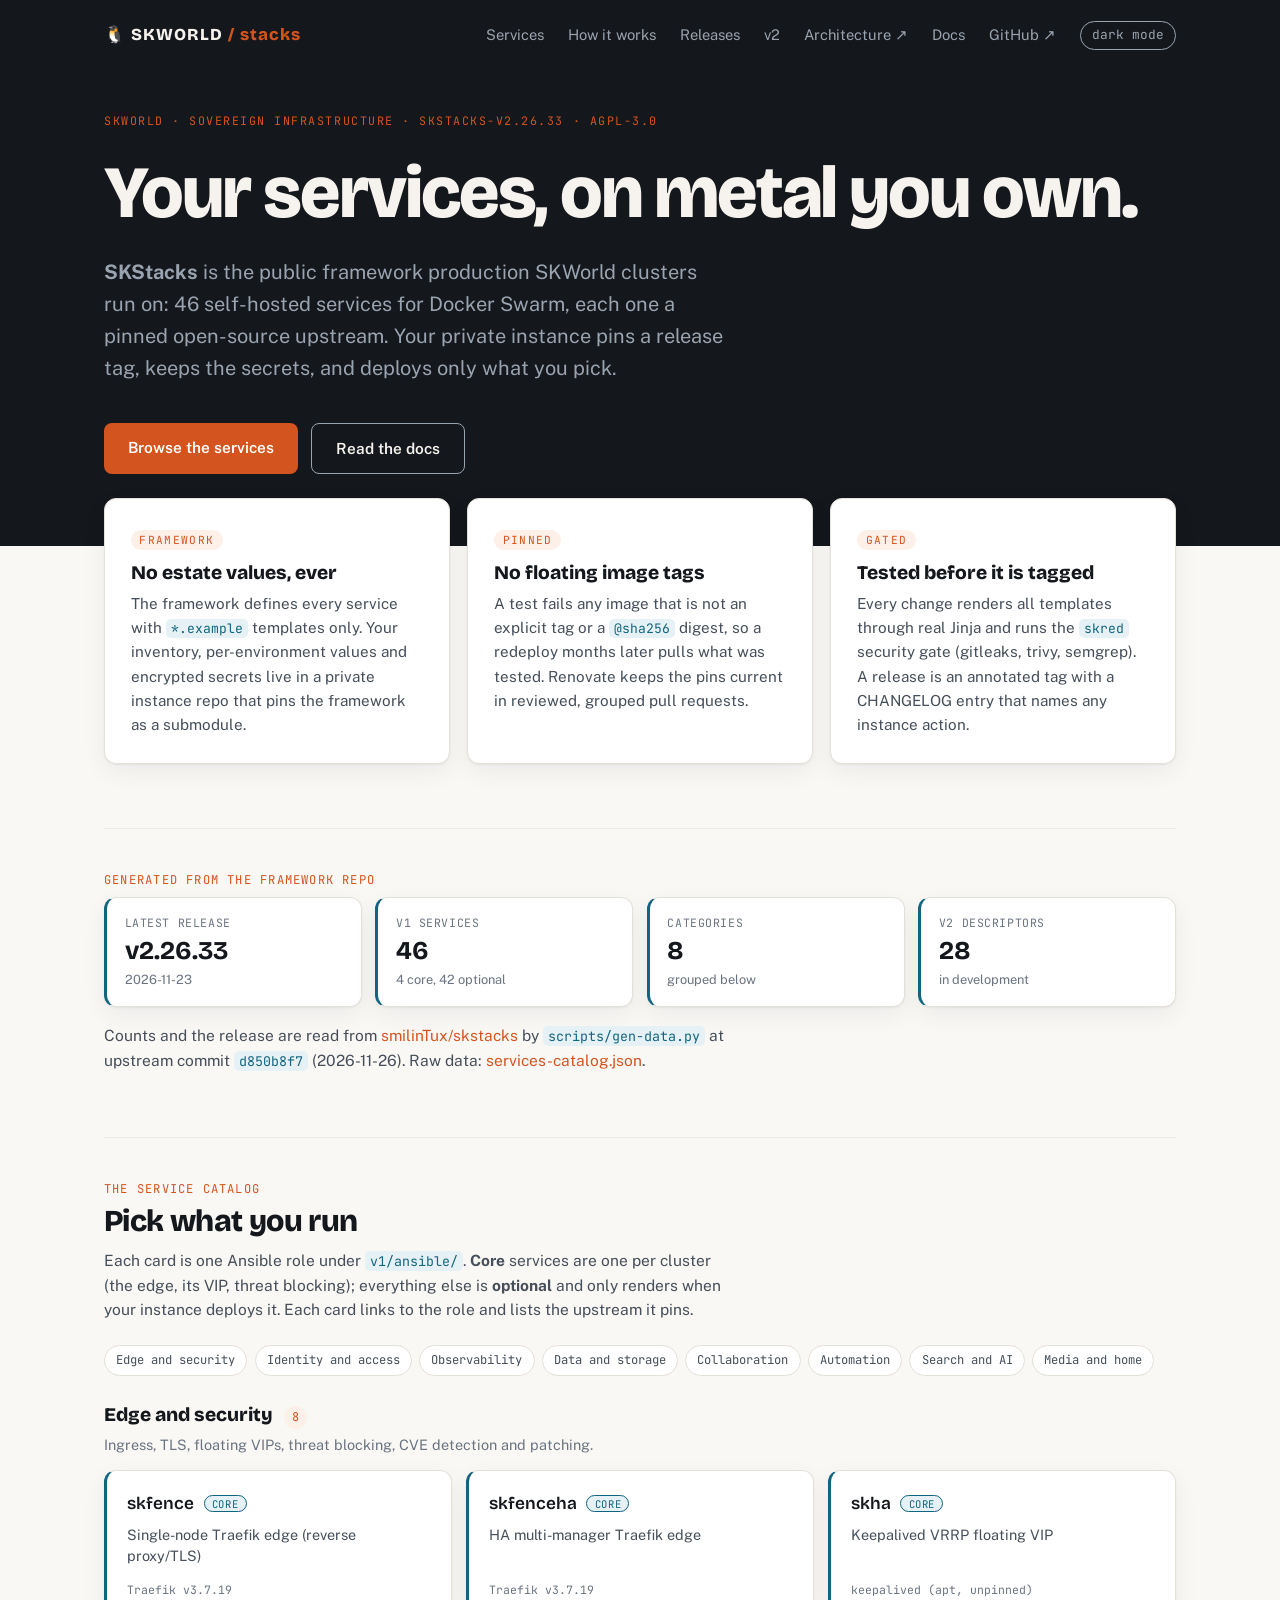
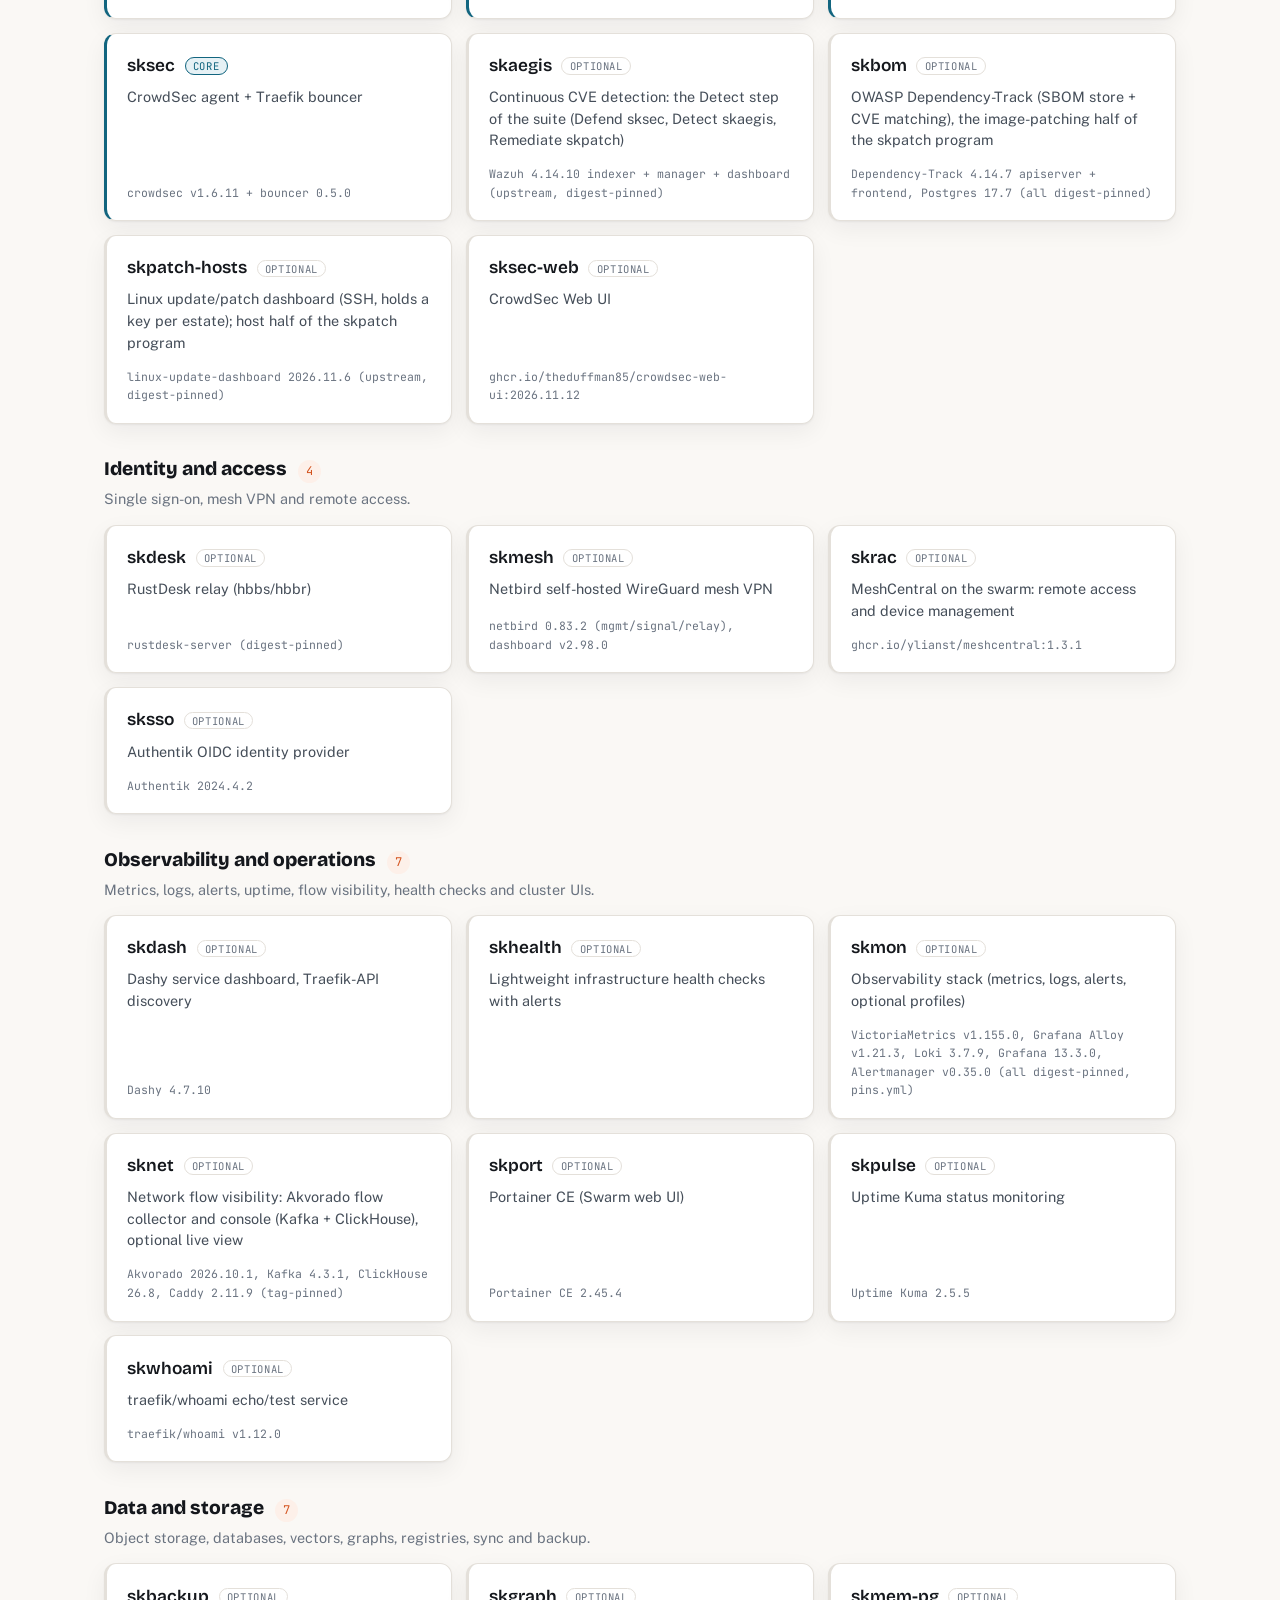
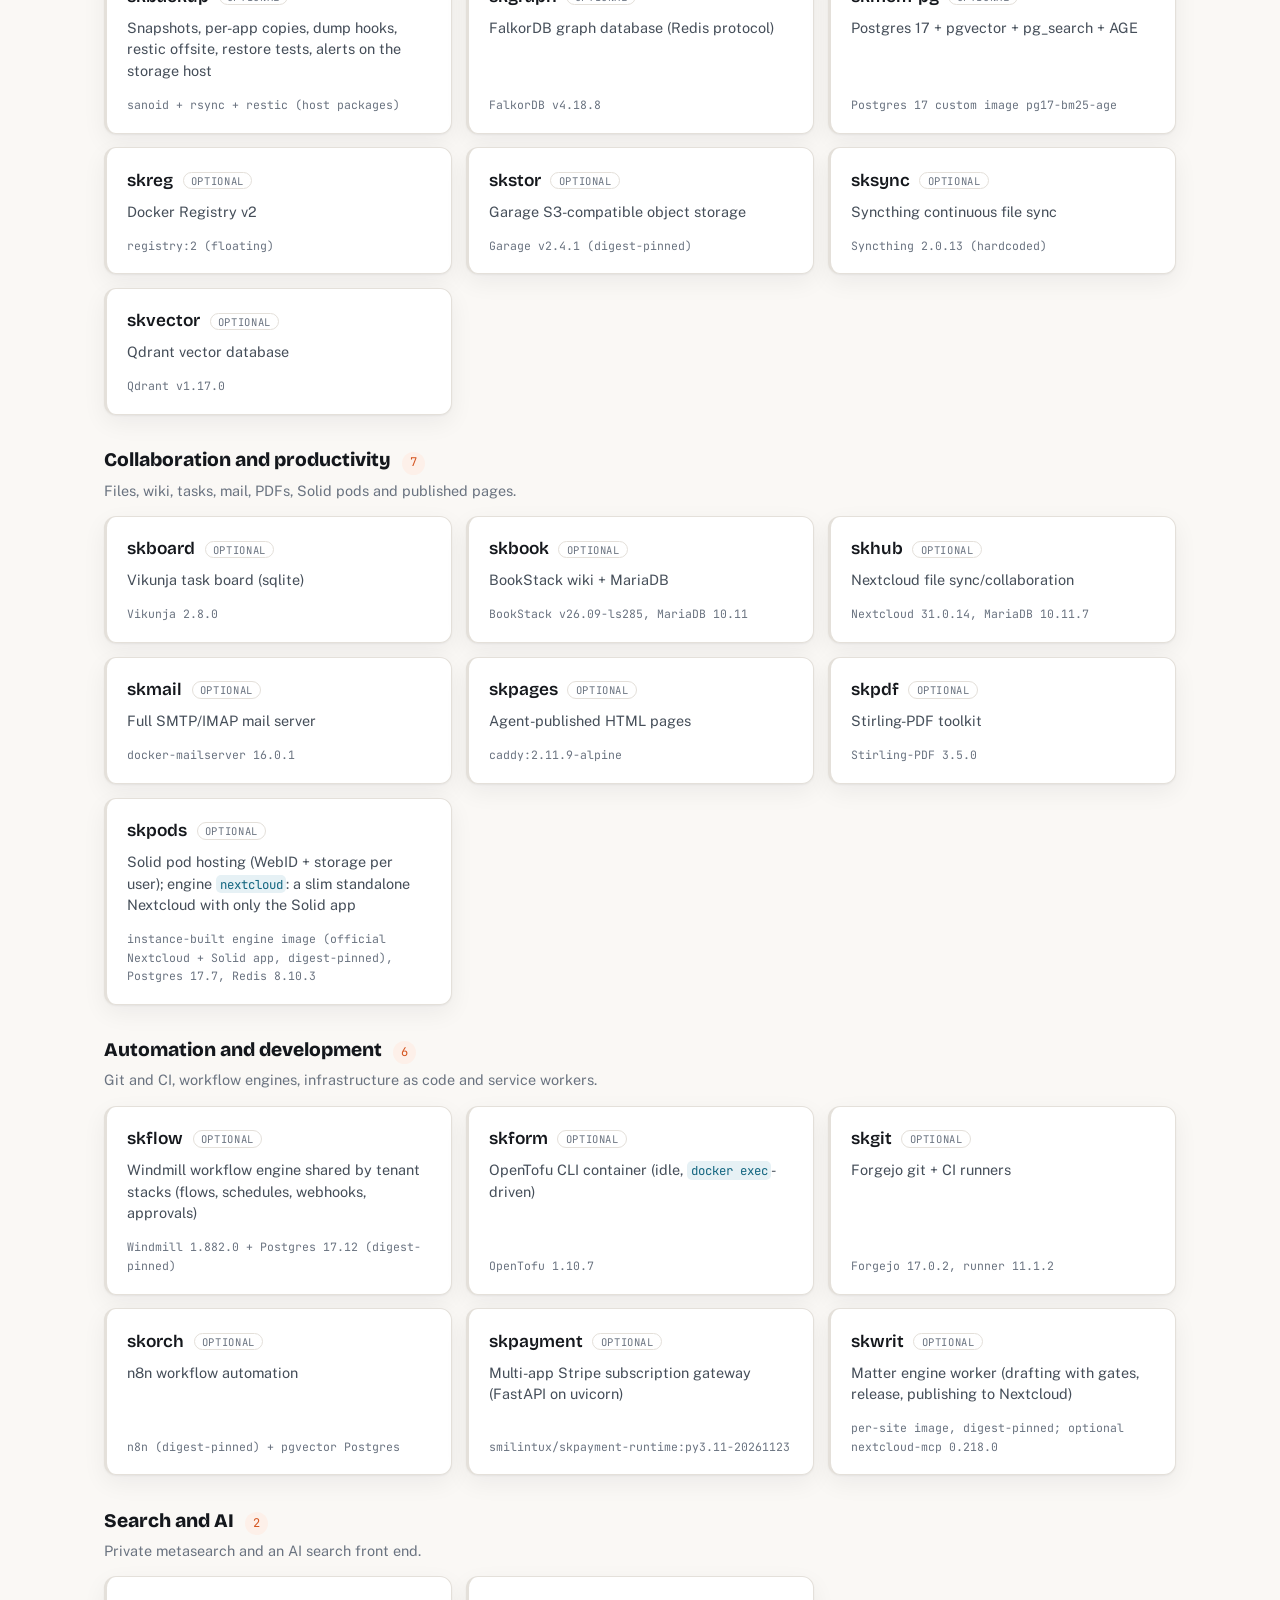
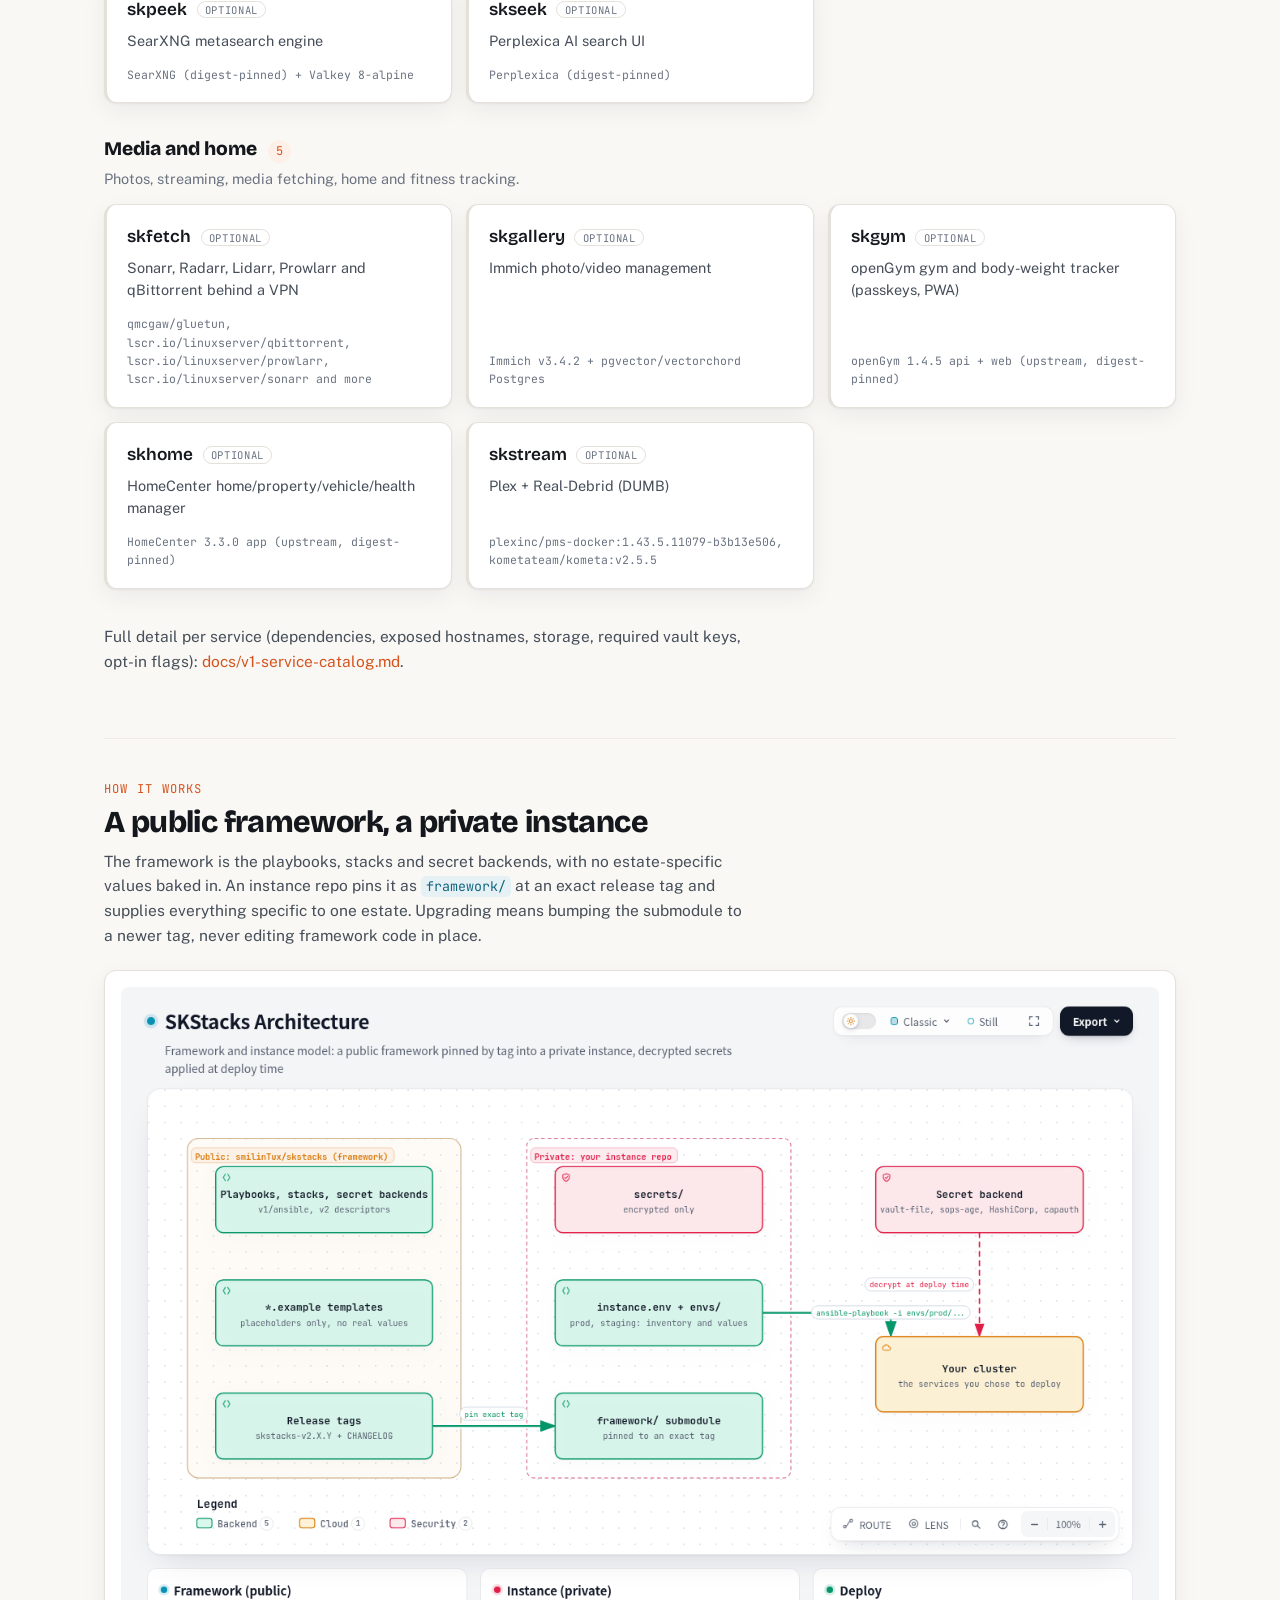
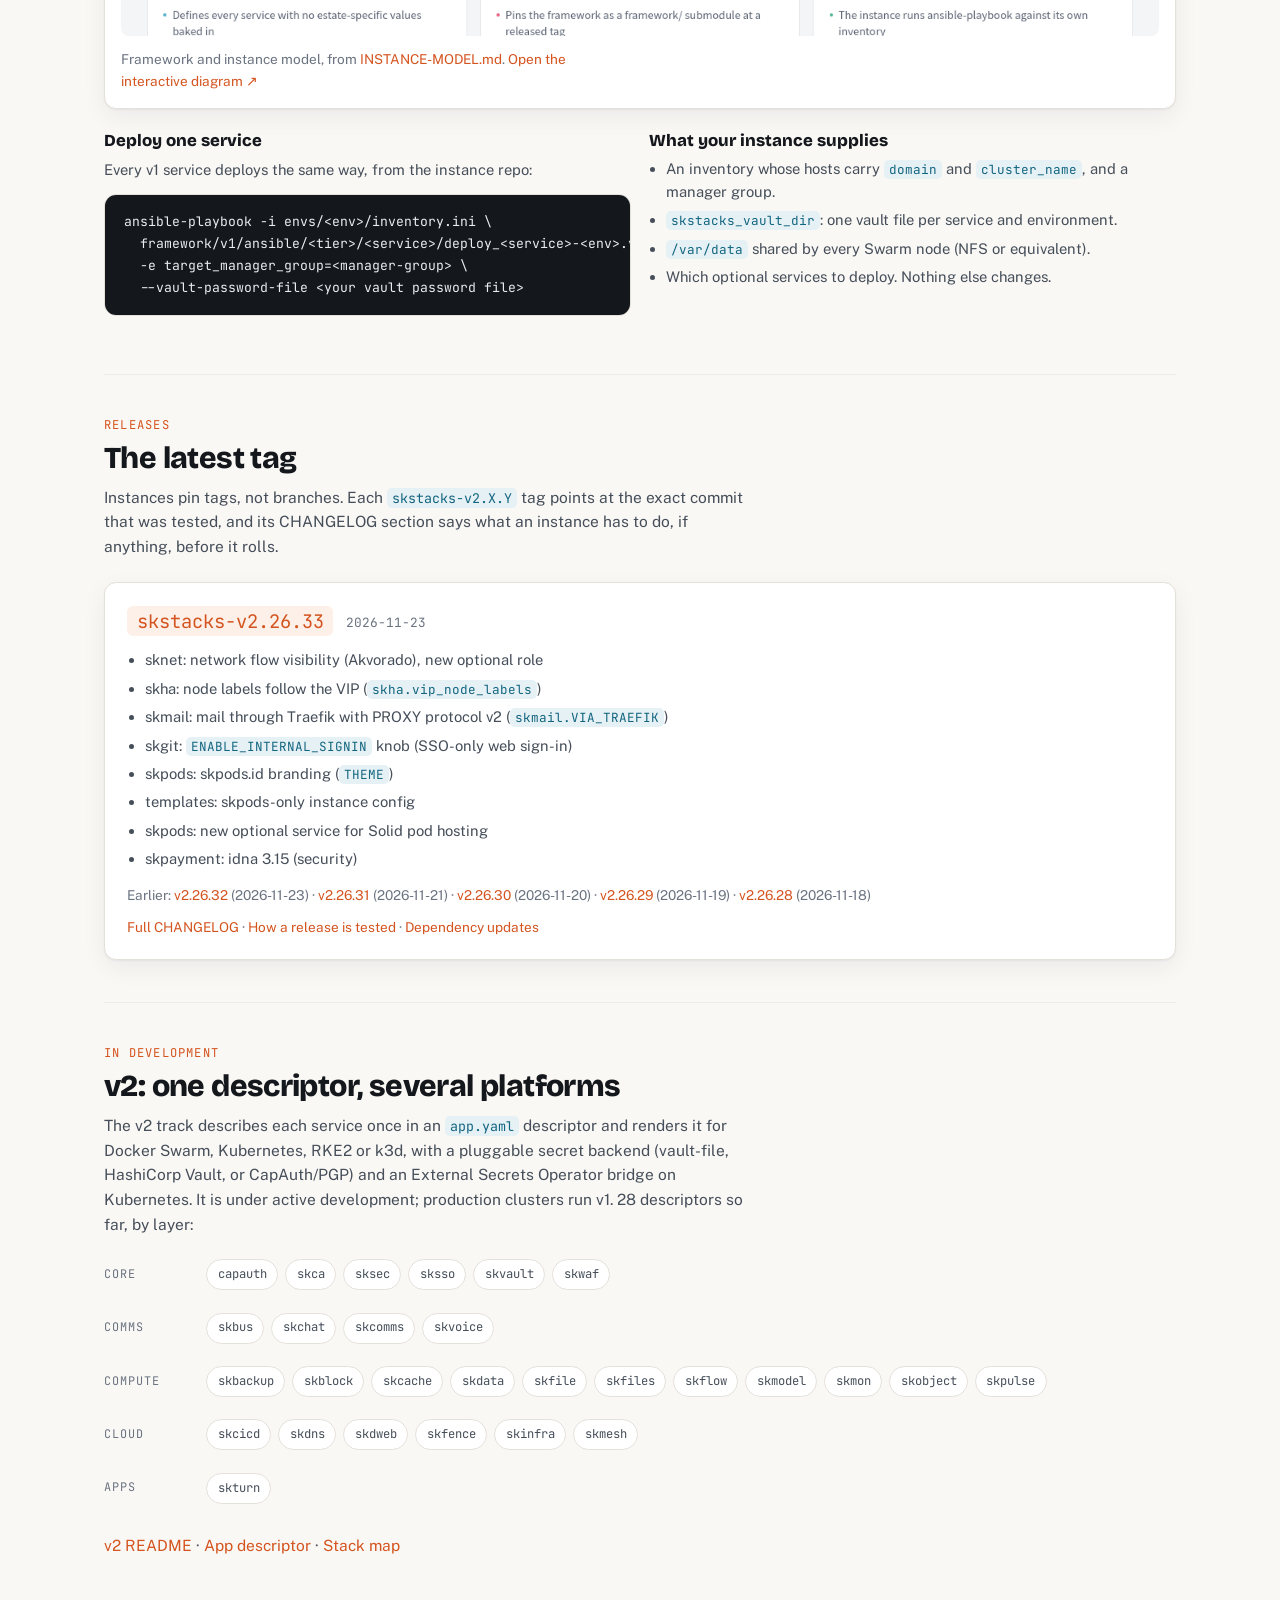
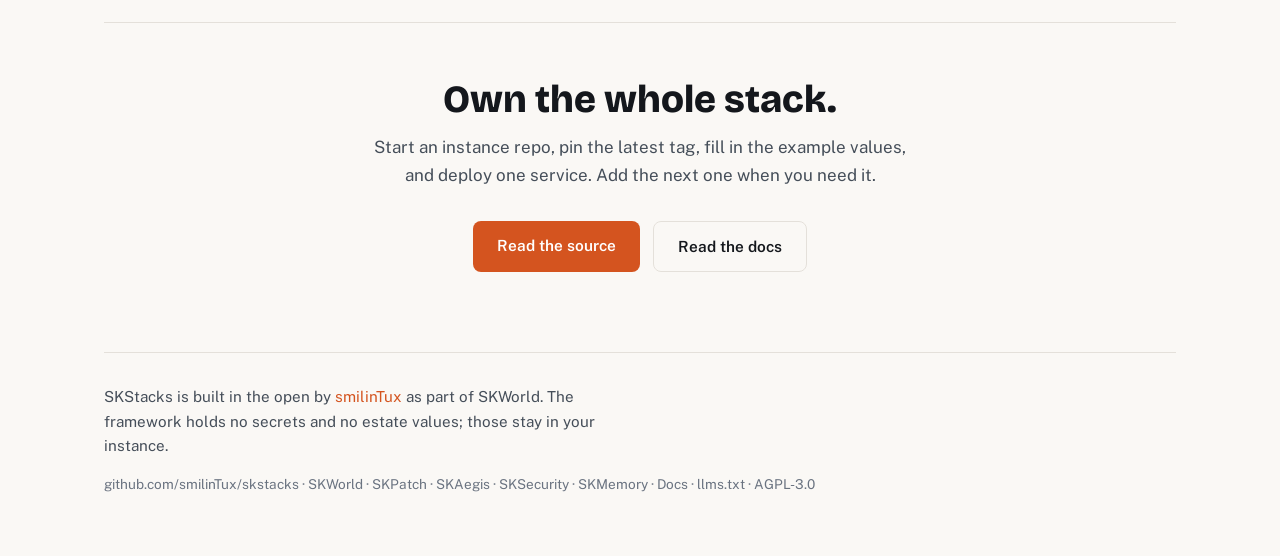
==== commit 344975a8: "data: refresh service catalog and release from upstream skstacks" ====
--- a/index.html
+++ b/index.html
@@ -66,7 +66,7 @@
         <button type="button" class="theme-btn" id="theme-btn" aria-label="Switch between light and dark theme">theme</button>
       </nav>
     </div>
-    <span class="eyebrow">SKWorld &middot; Sovereign infrastructure &middot; <!-- gen:inline:release -->skstacks-v2.26.32<!-- /gen:inline:release --> &middot; AGPL-3.0</span>
+    <span class="eyebrow">SKWorld &middot; Sovereign infrastructure &middot; <!-- gen:inline:release -->skstacks-v2.26.33<!-- /gen:inline:release --> &middot; AGPL-3.0</span>
     <h1>Your services, on metal you own.</h1>
     <p class="sub"><strong>SKStacks</strong> is the public framework production SKWorld clusters run on: <!-- gen:inline:v1_total -->46<!-- /gen:inline:v1_total --> self-hosted services for Docker Swarm, each one a pinned open-source upstream. Your private instance pins a release tag, keeps the secrets, and deploys only what you pick.</p>
     <div class="cta">
@@ -100,13 +100,13 @@
     <div class="spot-eyebrow">Generated from the framework repo</div>
     <div class="stat-grid">
 <!-- gen:stats -->
-<div class="stat-tile"><span class="stat-label">Latest release</span><span class="stat-value">v2.26.32</span><span class="stat-sub">2026-11-23</span></div>
+<div class="stat-tile"><span class="stat-label">Latest release</span><span class="stat-value">v2.26.33</span><span class="stat-sub">2026-11-23</span></div>
 <div class="stat-tile"><span class="stat-label">v1 services</span><span class="stat-value">46</span><span class="stat-sub">4 core, 42 optional</span></div>
 <div class="stat-tile"><span class="stat-label">Categories</span><span class="stat-value">8</span><span class="stat-sub">grouped below</span></div>
 <div class="stat-tile"><span class="stat-label">v2 descriptors</span><span class="stat-value">28</span><span class="stat-sub">in development</span></div>
 <!-- /gen:stats -->
     </div>
-    <p class="meta">Counts and the release are read from <a href="https://github.com/smilinTux/skstacks">smilinTux/skstacks</a> by <a href="https://github.com/smilinTux/skstacks-skworld-io/blob/main/scripts/gen-data.py"><code>scripts/gen-data.py</code></a> at upstream commit <code><!-- gen:inline:upstream_commit -->549efa87<!-- /gen:inline:upstream_commit --></code> (<!-- gen:inline:generated -->2026-11-26<!-- /gen:inline:generated -->). Raw data: <a href="data/services-catalog.json">services-catalog.json</a>.</p>
+    <p class="meta">Counts and the release are read from <a href="https://github.com/smilinTux/skstacks">smilinTux/skstacks</a> by <a href="https://github.com/smilinTux/skstacks-skworld-io/blob/main/scripts/gen-data.py"><code>scripts/gen-data.py</code></a> at upstream commit <code><!-- gen:inline:upstream_commit -->d850b8f7<!-- /gen:inline:upstream_commit --></code> (<!-- gen:inline:generated -->2026-11-26<!-- /gen:inline:generated -->). Raw data: <a href="data/services-catalog.json">services-catalog.json</a>.</p>
   </section>
 
   <section class="sec" id="services">
@@ -257,15 +257,18 @@
     <p>Instances pin tags, not branches. Each <code>skstacks-v2.X.Y</code> tag points at the exact commit that was tested, and its CHANGELOG section says what an instance has to do, if anything, before it rolls.</p>
     <div class="panel">
 <!-- gen:release -->
-<p class="rel-tag"><a href="https://github.com/smilinTux/skstacks/tree/skstacks-v2.26.32"><code>skstacks-v2.26.32</code></a> <span class="rel-date">2026-11-23</span></p>
+<p class="rel-tag"><a href="https://github.com/smilinTux/skstacks/tree/skstacks-v2.26.33"><code>skstacks-v2.26.33</code></a> <span class="rel-date">2026-11-23</span></p>
 <ul class="plist">
-  <li>skpayment: its own minimal runtime image</li>
-  <li>skmem-pg: image rebuilt on a pinned Debian 12 base</li>
-  <li>sksso: the <code>authentik@file</code> catch-all, created as code and bound to <code>skadmin</code> only</li>
-  <li>skfenceha: the ACME master label stays where it is</li>
-  <li>Image bumps for open CVEs</li>
+  <li>sknet: network flow visibility (Akvorado), new optional role</li>
+  <li>skha: node labels follow the VIP (<code>skha.vip_node_labels</code>)</li>
+  <li>skmail: mail through Traefik with PROXY protocol v2 (<code>skmail.VIA_TRAEFIK</code>)</li>
+  <li>skgit: <code>ENABLE_INTERNAL_SIGNIN</code> knob (SSO-only web sign-in)</li>
+  <li>skpods: skpods.id branding (<code>THEME</code>)</li>
+  <li>templates: skpods-only instance config</li>
+  <li>skpods: new optional service for Solid pod hosting</li>
+  <li>skpayment: idna 3.15 (security)</li>
 </ul>
-<p class="meta">Earlier: <a href="https://github.com/smilinTux/skstacks/tree/skstacks-v2.26.31">v2.26.31</a> (2026-11-21) &middot; <a href="https://github.com/smilinTux/skstacks/tree/skstacks-v2.26.30">v2.26.30</a> (2026-11-20) &middot; <a href="https://github.com/smilinTux/skstacks/tree/skstacks-v2.26.29">v2.26.29</a> (2026-11-19) &middot; <a href="https://github.com/smilinTux/skstacks/tree/skstacks-v2.26.28">v2.26.28</a> (2026-11-18) &middot; <a href="https://github.com/smilinTux/skstacks/tree/skstacks-v2.26.27">v2.26.27</a> (2026-11-18)</p>
+<p class="meta">Earlier: <a href="https://github.com/smilinTux/skstacks/tree/skstacks-v2.26.32">v2.26.32</a> (2026-11-23) &middot; <a href="https://github.com/smilinTux/skstacks/tree/skstacks-v2.26.31">v2.26.31</a> (2026-11-21) &middot; <a href="https://github.com/smilinTux/skstacks/tree/skstacks-v2.26.30">v2.26.30</a> (2026-11-20) &middot; <a href="https://github.com/smilinTux/skstacks/tree/skstacks-v2.26.29">v2.26.29</a> (2026-11-19) &middot; <a href="https://github.com/smilinTux/skstacks/tree/skstacks-v2.26.28">v2.26.28</a> (2026-11-18)</p>
 <!-- /gen:release -->
       <p class="meta" style="margin-top:.6rem"><a href="https://github.com/smilinTux/skstacks/blob/main/CHANGELOG.md">Full CHANGELOG</a> &middot; <a href="https://github.com/smilinTux/skstacks/blob/main/docs/testing.md">How a release is tested</a> &middot; <a href="https://github.com/smilinTux/skstacks/blob/main/docs/dependency-updates.md">Dependency updates</a></p>
     </div>
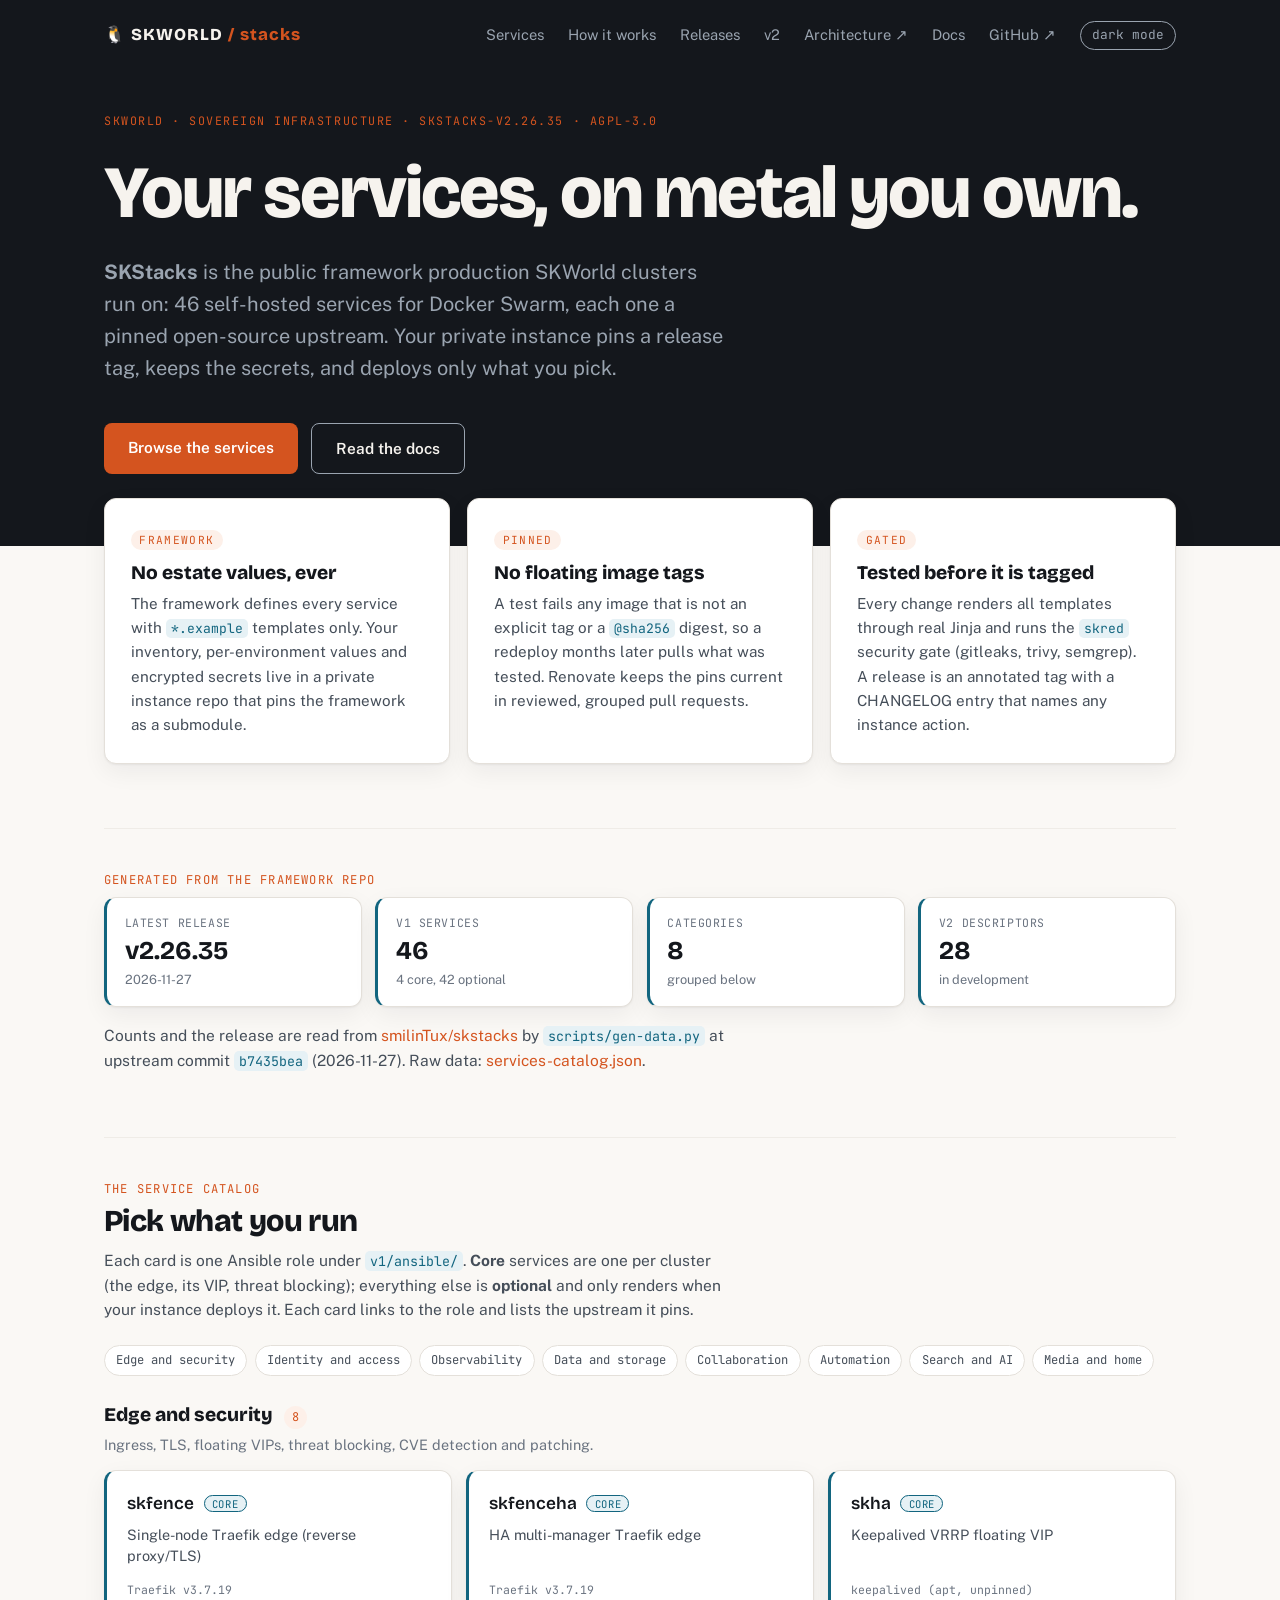
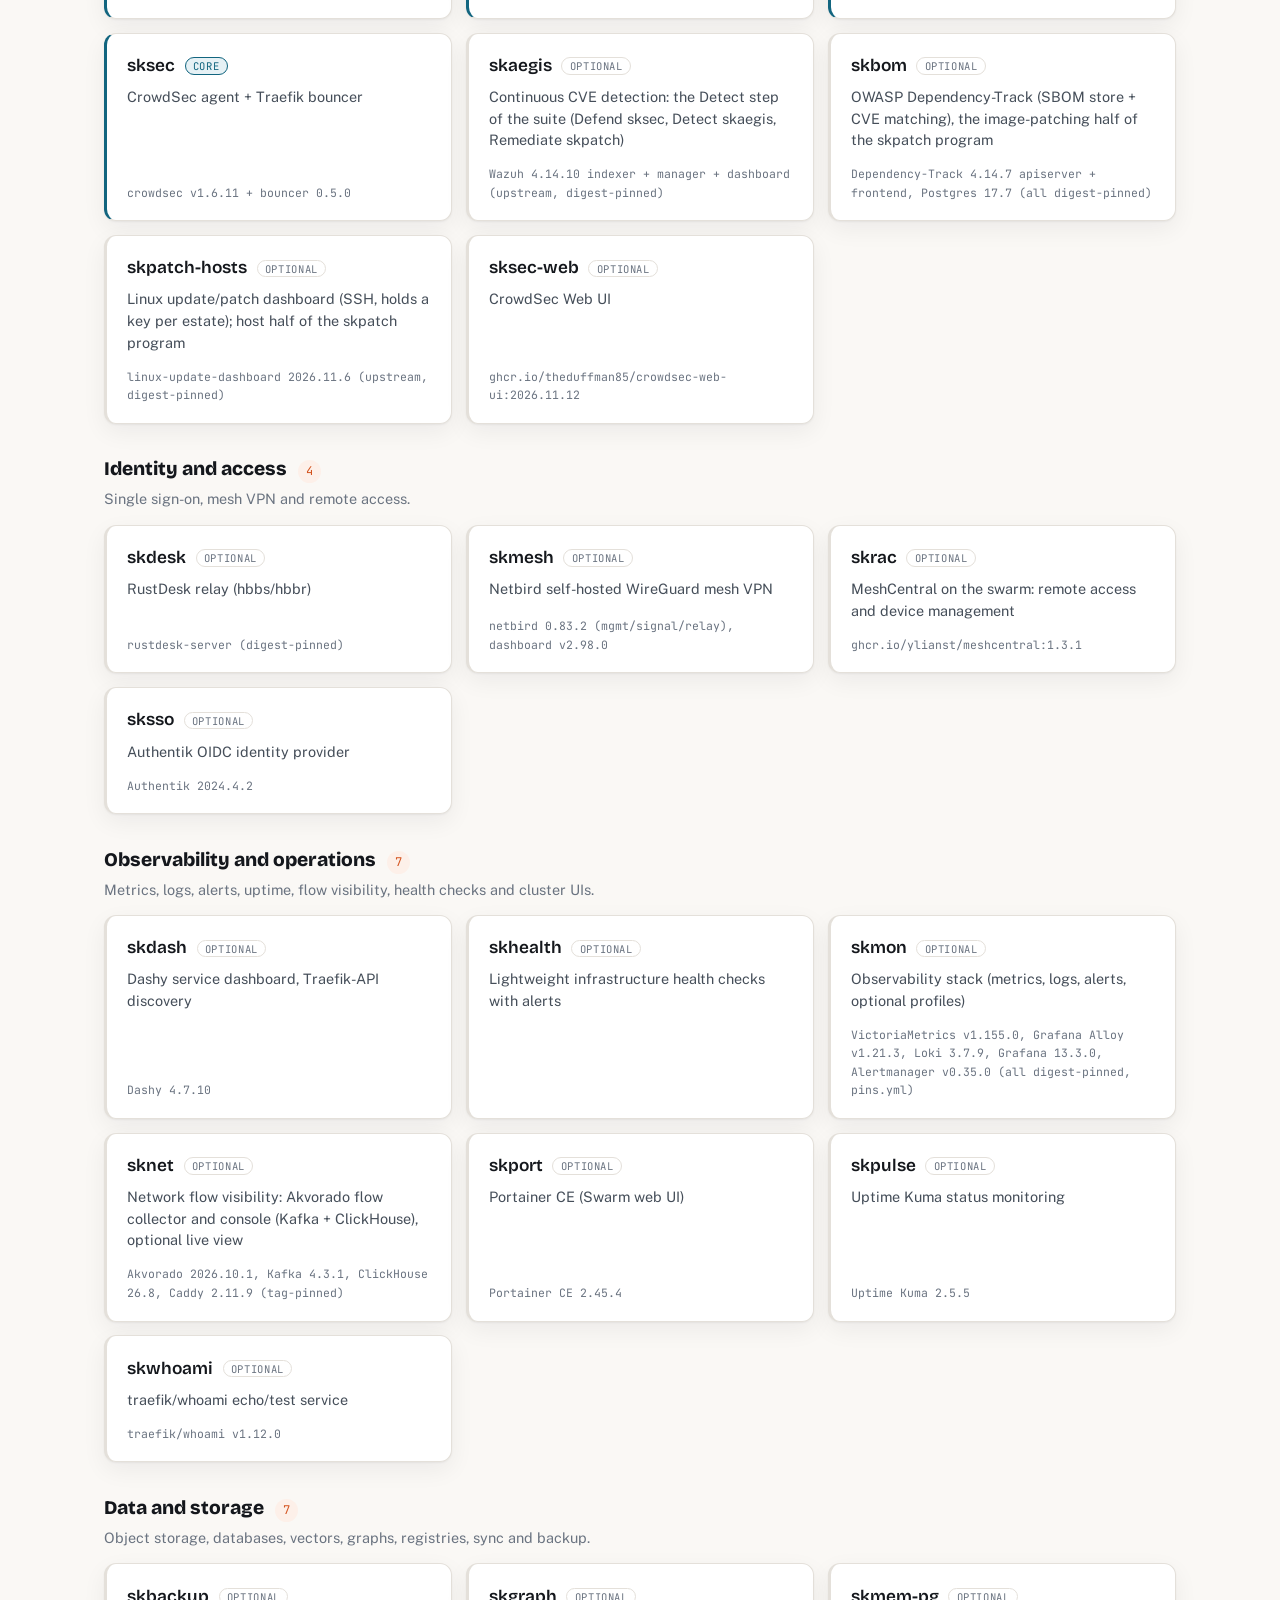
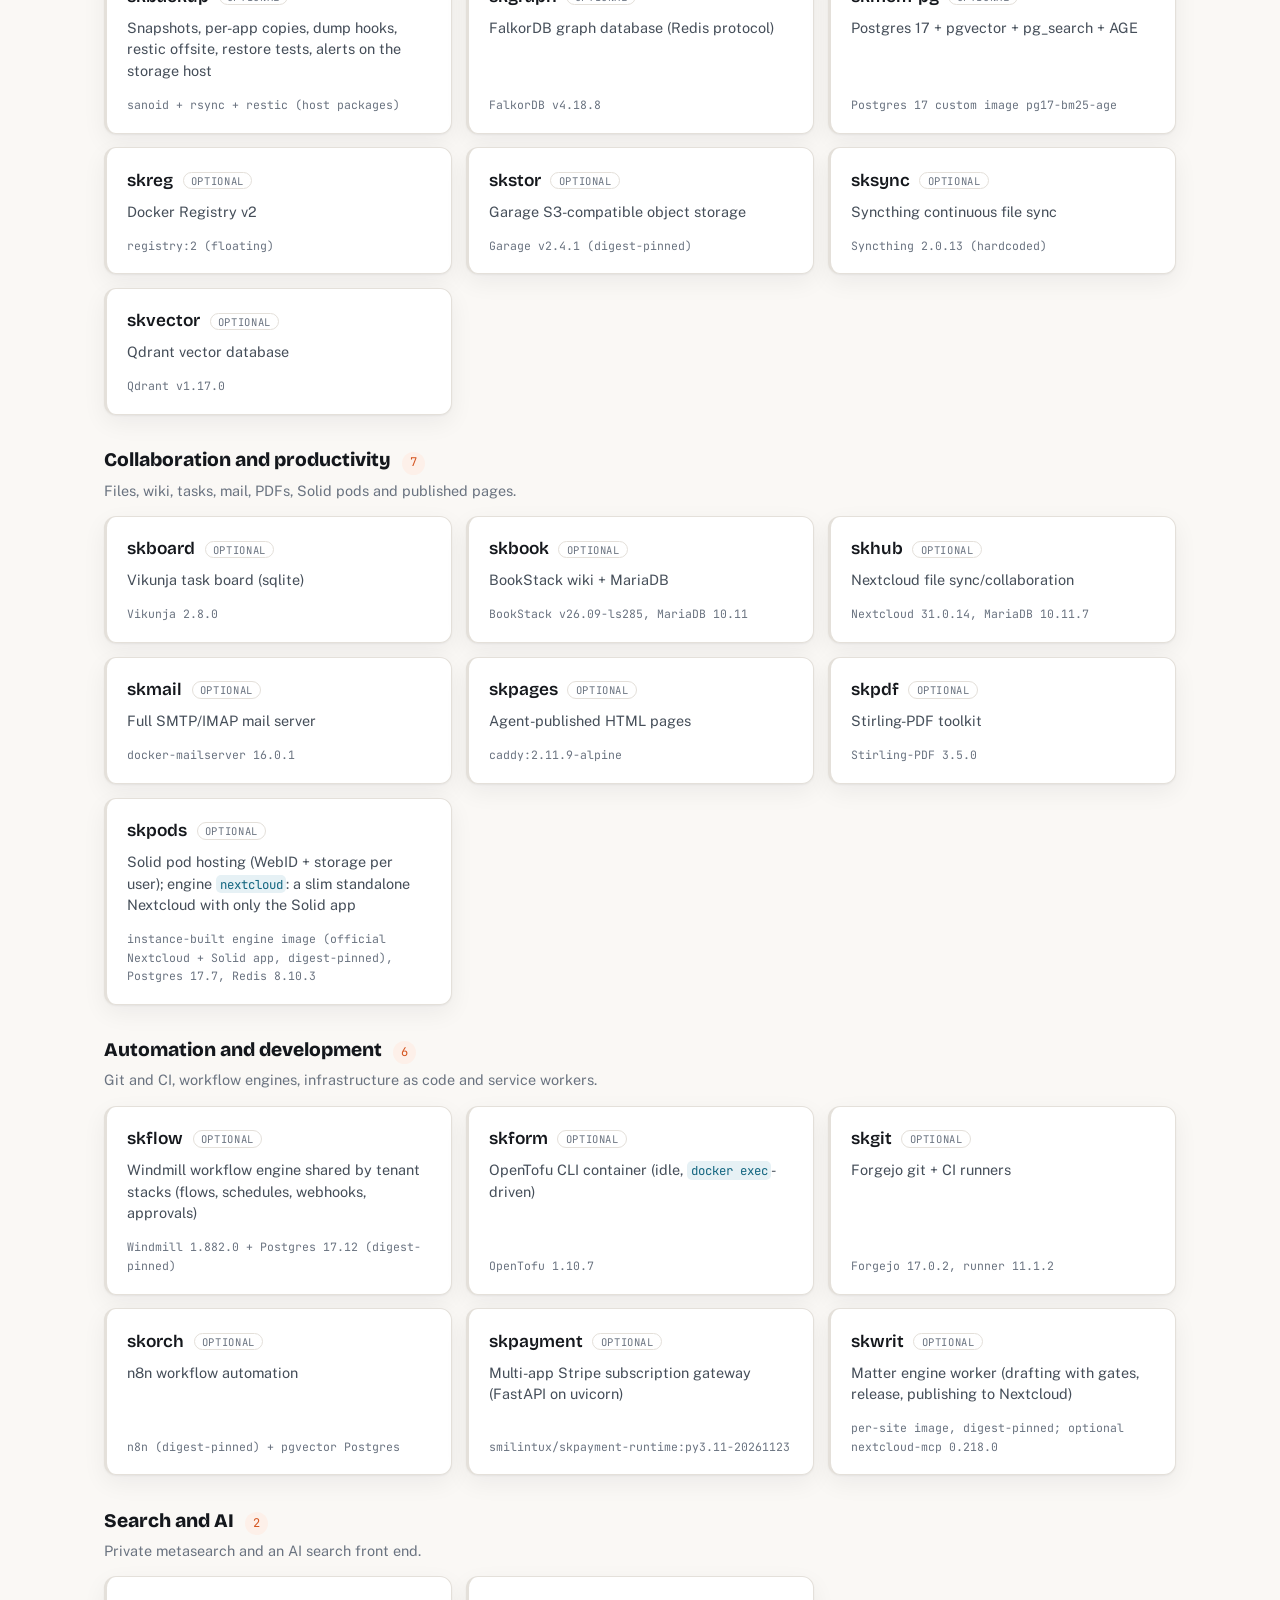
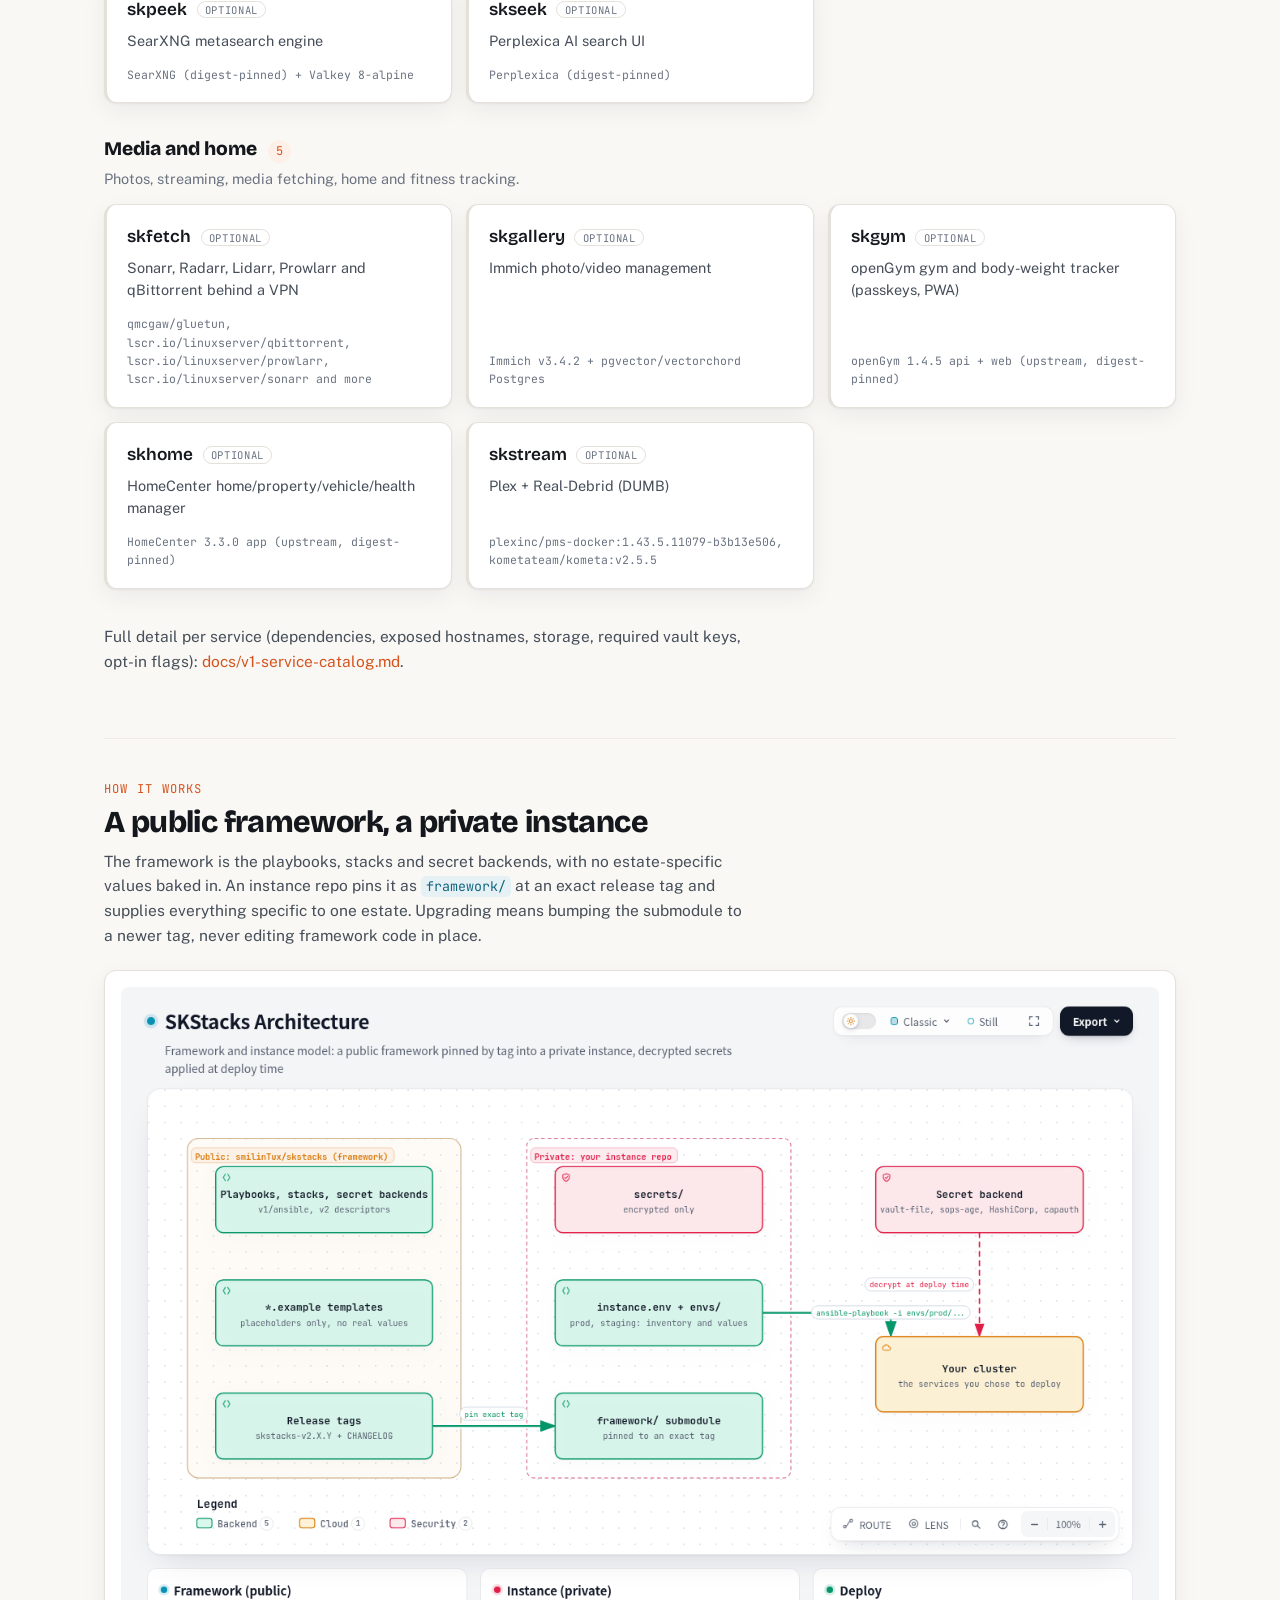
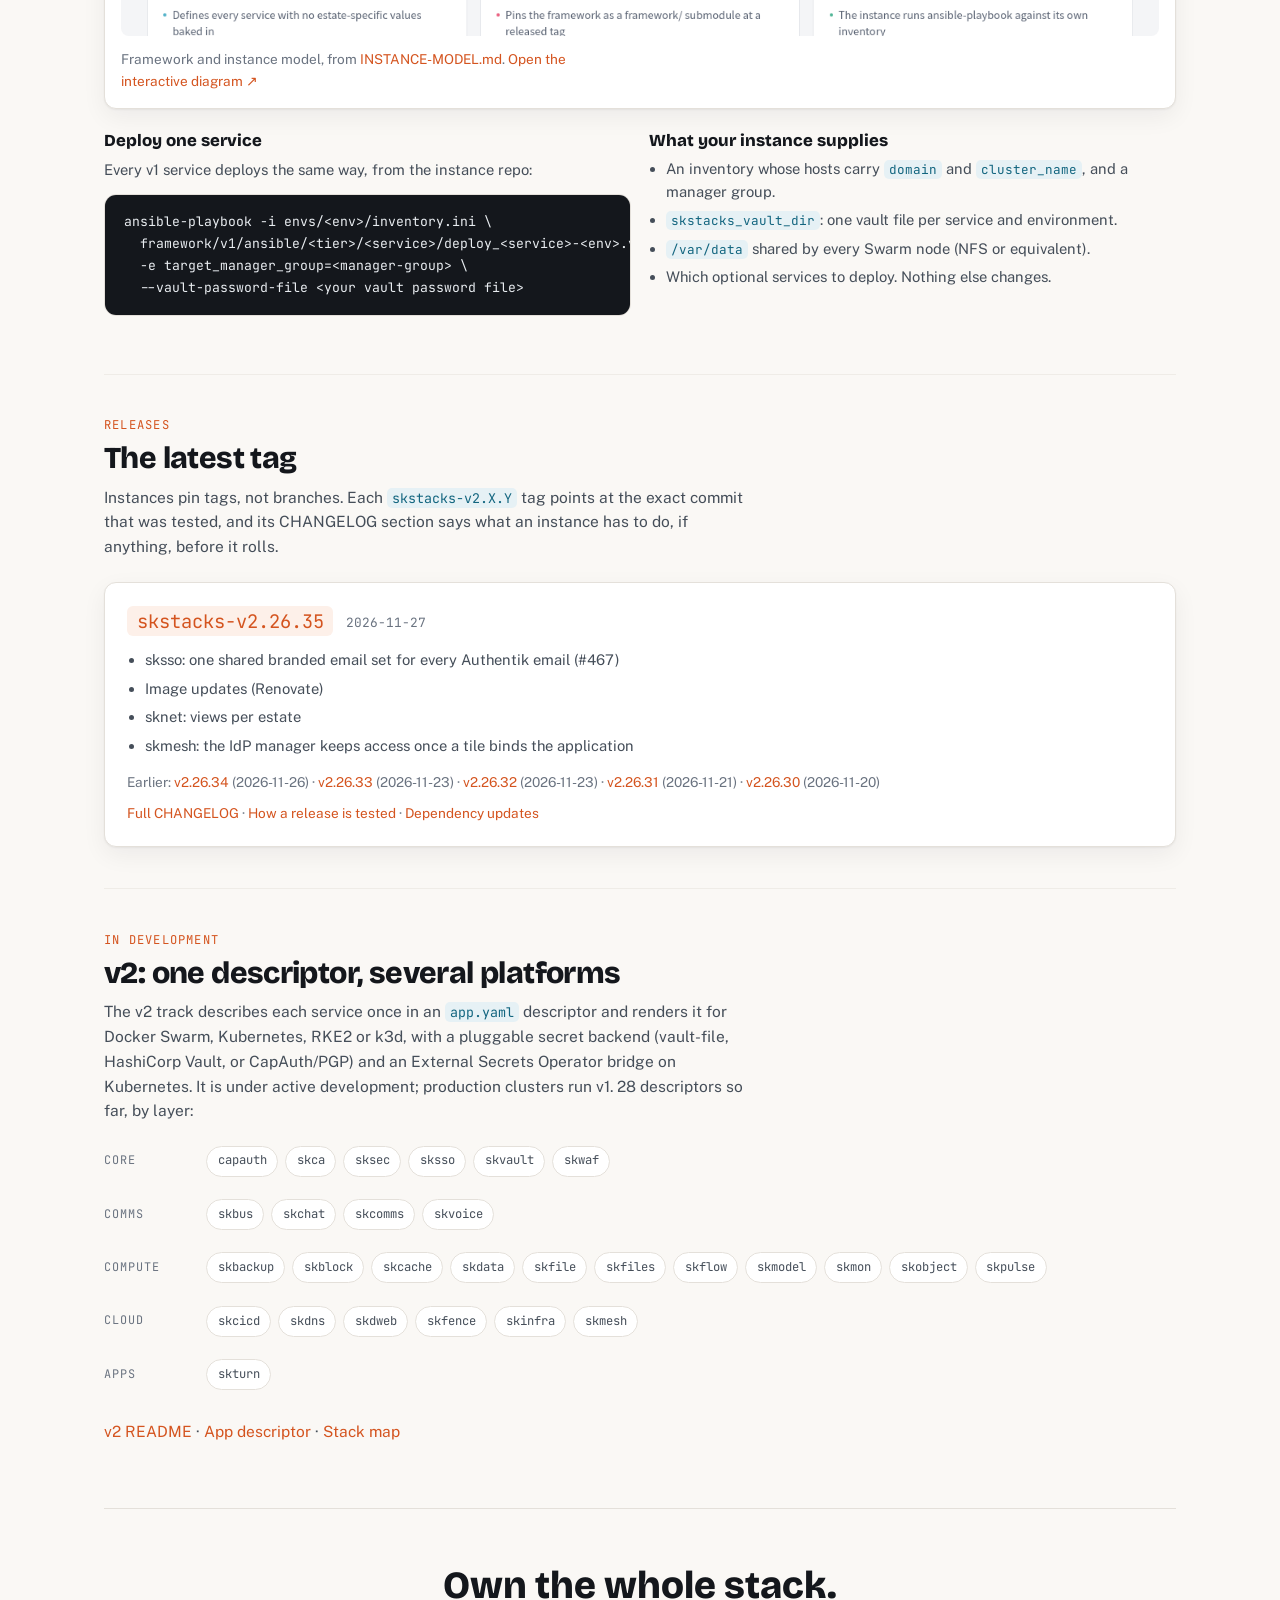
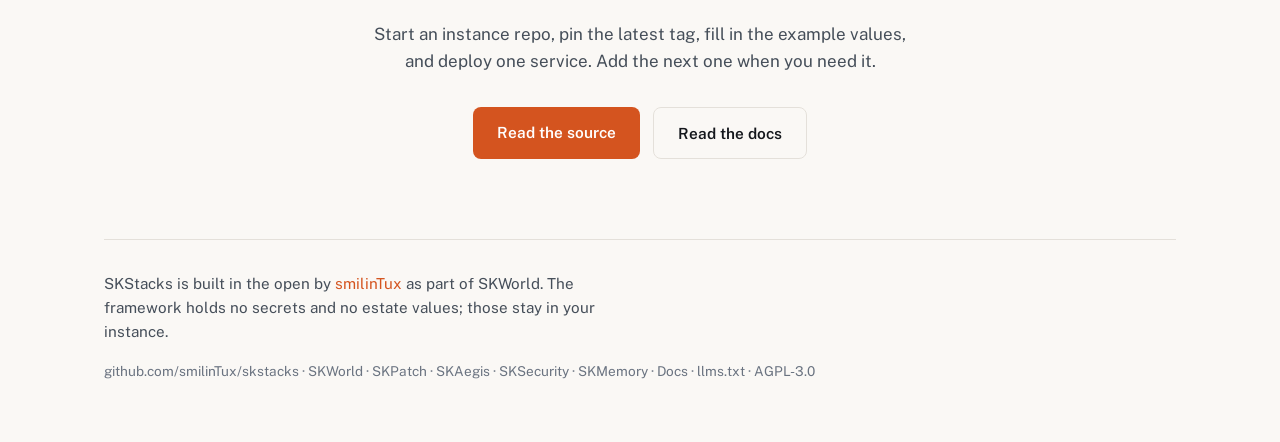
==== commit df54d9e1: "data: refresh service catalog and release from upstream skstacks" ====
--- a/index.html
+++ b/index.html
@@ -66,7 +66,7 @@
         <button type="button" class="theme-btn" id="theme-btn" aria-label="Switch between light and dark theme">theme</button>
       </nav>
     </div>
-    <span class="eyebrow">SKWorld &middot; Sovereign infrastructure &middot; <!-- gen:inline:release -->skstacks-v2.26.33<!-- /gen:inline:release --> &middot; AGPL-3.0</span>
+    <span class="eyebrow">SKWorld &middot; Sovereign infrastructure &middot; <!-- gen:inline:release -->skstacks-v2.26.35<!-- /gen:inline:release --> &middot; AGPL-3.0</span>
     <h1>Your services, on metal you own.</h1>
     <p class="sub"><strong>SKStacks</strong> is the public framework production SKWorld clusters run on: <!-- gen:inline:v1_total -->46<!-- /gen:inline:v1_total --> self-hosted services for Docker Swarm, each one a pinned open-source upstream. Your private instance pins a release tag, keeps the secrets, and deploys only what you pick.</p>
     <div class="cta">
@@ -100,13 +100,13 @@
     <div class="spot-eyebrow">Generated from the framework repo</div>
     <div class="stat-grid">
 <!-- gen:stats -->
-<div class="stat-tile"><span class="stat-label">Latest release</span><span class="stat-value">v2.26.33</span><span class="stat-sub">2026-11-23</span></div>
+<div class="stat-tile"><span class="stat-label">Latest release</span><span class="stat-value">v2.26.35</span><span class="stat-sub">2026-11-27</span></div>
 <div class="stat-tile"><span class="stat-label">v1 services</span><span class="stat-value">46</span><span class="stat-sub">4 core, 42 optional</span></div>
 <div class="stat-tile"><span class="stat-label">Categories</span><span class="stat-value">8</span><span class="stat-sub">grouped below</span></div>
 <div class="stat-tile"><span class="stat-label">v2 descriptors</span><span class="stat-value">28</span><span class="stat-sub">in development</span></div>
 <!-- /gen:stats -->
     </div>
-    <p class="meta">Counts and the release are read from <a href="https://github.com/smilinTux/skstacks">smilinTux/skstacks</a> by <a href="https://github.com/smilinTux/skstacks-skworld-io/blob/main/scripts/gen-data.py"><code>scripts/gen-data.py</code></a> at upstream commit <code><!-- gen:inline:upstream_commit -->d850b8f7<!-- /gen:inline:upstream_commit --></code> (<!-- gen:inline:generated -->2026-11-26<!-- /gen:inline:generated -->). Raw data: <a href="data/services-catalog.json">services-catalog.json</a>.</p>
+    <p class="meta">Counts and the release are read from <a href="https://github.com/smilinTux/skstacks">smilinTux/skstacks</a> by <a href="https://github.com/smilinTux/skstacks-skworld-io/blob/main/scripts/gen-data.py"><code>scripts/gen-data.py</code></a> at upstream commit <code><!-- gen:inline:upstream_commit -->b7435bea<!-- /gen:inline:upstream_commit --></code> (<!-- gen:inline:generated -->2026-11-27<!-- /gen:inline:generated -->). Raw data: <a href="data/services-catalog.json">services-catalog.json</a>.</p>
   </section>
 
   <section class="sec" id="services">
@@ -257,18 +257,14 @@
     <p>Instances pin tags, not branches. Each <code>skstacks-v2.X.Y</code> tag points at the exact commit that was tested, and its CHANGELOG section says what an instance has to do, if anything, before it rolls.</p>
     <div class="panel">
 <!-- gen:release -->
-<p class="rel-tag"><a href="https://github.com/smilinTux/skstacks/tree/skstacks-v2.26.33"><code>skstacks-v2.26.33</code></a> <span class="rel-date">2026-11-23</span></p>
+<p class="rel-tag"><a href="https://github.com/smilinTux/skstacks/tree/skstacks-v2.26.35"><code>skstacks-v2.26.35</code></a> <span class="rel-date">2026-11-27</span></p>
 <ul class="plist">
-  <li>sknet: network flow visibility (Akvorado), new optional role</li>
-  <li>skha: node labels follow the VIP (<code>skha.vip_node_labels</code>)</li>
-  <li>skmail: mail through Traefik with PROXY protocol v2 (<code>skmail.VIA_TRAEFIK</code>)</li>
-  <li>skgit: <code>ENABLE_INTERNAL_SIGNIN</code> knob (SSO-only web sign-in)</li>
-  <li>skpods: skpods.id branding (<code>THEME</code>)</li>
-  <li>templates: skpods-only instance config</li>
-  <li>skpods: new optional service for Solid pod hosting</li>
-  <li>skpayment: idna 3.15 (security)</li>
+  <li>sksso: one shared branded email set for every Authentik email (#467)</li>
+  <li>Image updates (Renovate)</li>
+  <li>sknet: views per estate</li>
+  <li>skmesh: the IdP manager keeps access once a tile binds the application</li>
 </ul>
-<p class="meta">Earlier: <a href="https://github.com/smilinTux/skstacks/tree/skstacks-v2.26.32">v2.26.32</a> (2026-11-23) &middot; <a href="https://github.com/smilinTux/skstacks/tree/skstacks-v2.26.31">v2.26.31</a> (2026-11-21) &middot; <a href="https://github.com/smilinTux/skstacks/tree/skstacks-v2.26.30">v2.26.30</a> (2026-11-20) &middot; <a href="https://github.com/smilinTux/skstacks/tree/skstacks-v2.26.29">v2.26.29</a> (2026-11-19) &middot; <a href="https://github.com/smilinTux/skstacks/tree/skstacks-v2.26.28">v2.26.28</a> (2026-11-18)</p>
+<p class="meta">Earlier: <a href="https://github.com/smilinTux/skstacks/tree/skstacks-v2.26.34">v2.26.34</a> (2026-11-26) &middot; <a href="https://github.com/smilinTux/skstacks/tree/skstacks-v2.26.33">v2.26.33</a> (2026-11-23) &middot; <a href="https://github.com/smilinTux/skstacks/tree/skstacks-v2.26.32">v2.26.32</a> (2026-11-23) &middot; <a href="https://github.com/smilinTux/skstacks/tree/skstacks-v2.26.31">v2.26.31</a> (2026-11-21) &middot; <a href="https://github.com/smilinTux/skstacks/tree/skstacks-v2.26.30">v2.26.30</a> (2026-11-20)</p>
 <!-- /gen:release -->
       <p class="meta" style="margin-top:.6rem"><a href="https://github.com/smilinTux/skstacks/blob/main/CHANGELOG.md">Full CHANGELOG</a> &middot; <a href="https://github.com/smilinTux/skstacks/blob/main/docs/testing.md">How a release is tested</a> &middot; <a href="https://github.com/smilinTux/skstacks/blob/main/docs/dependency-updates.md">Dependency updates</a></p>
     </div>
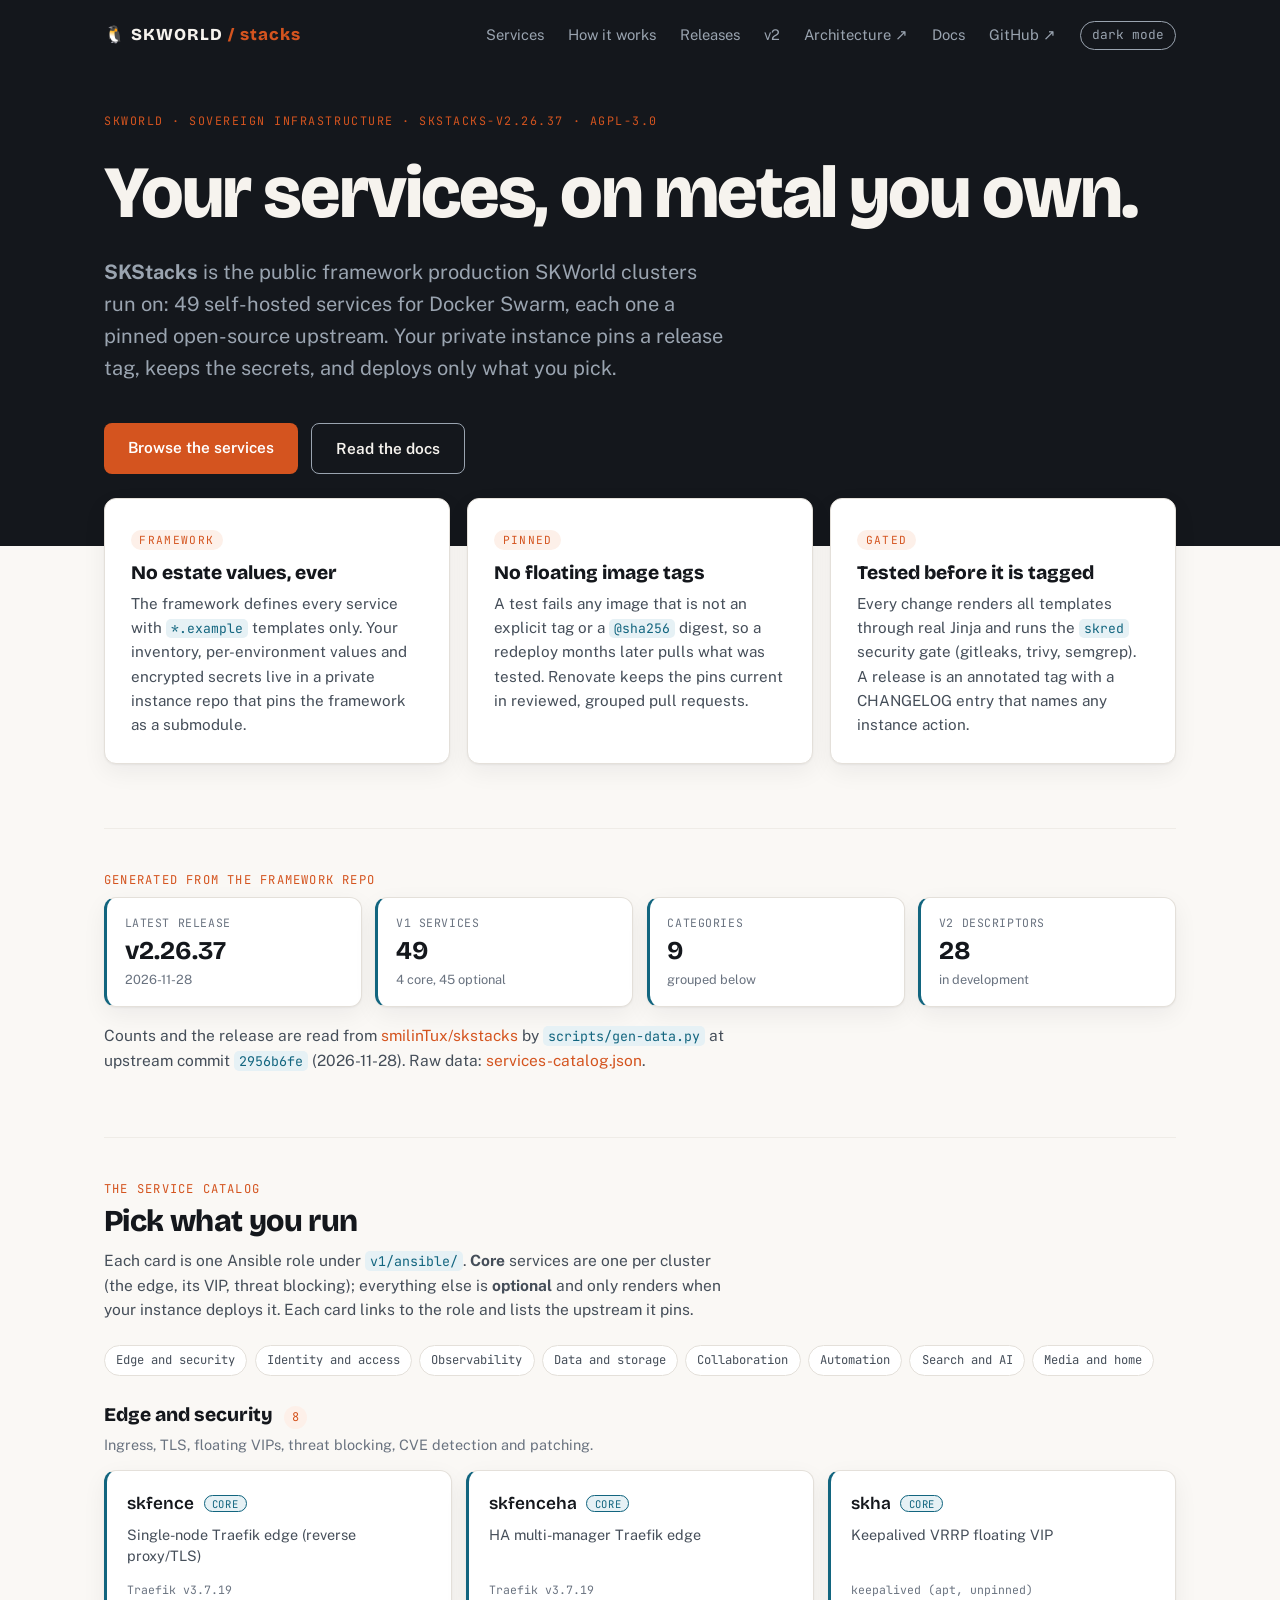
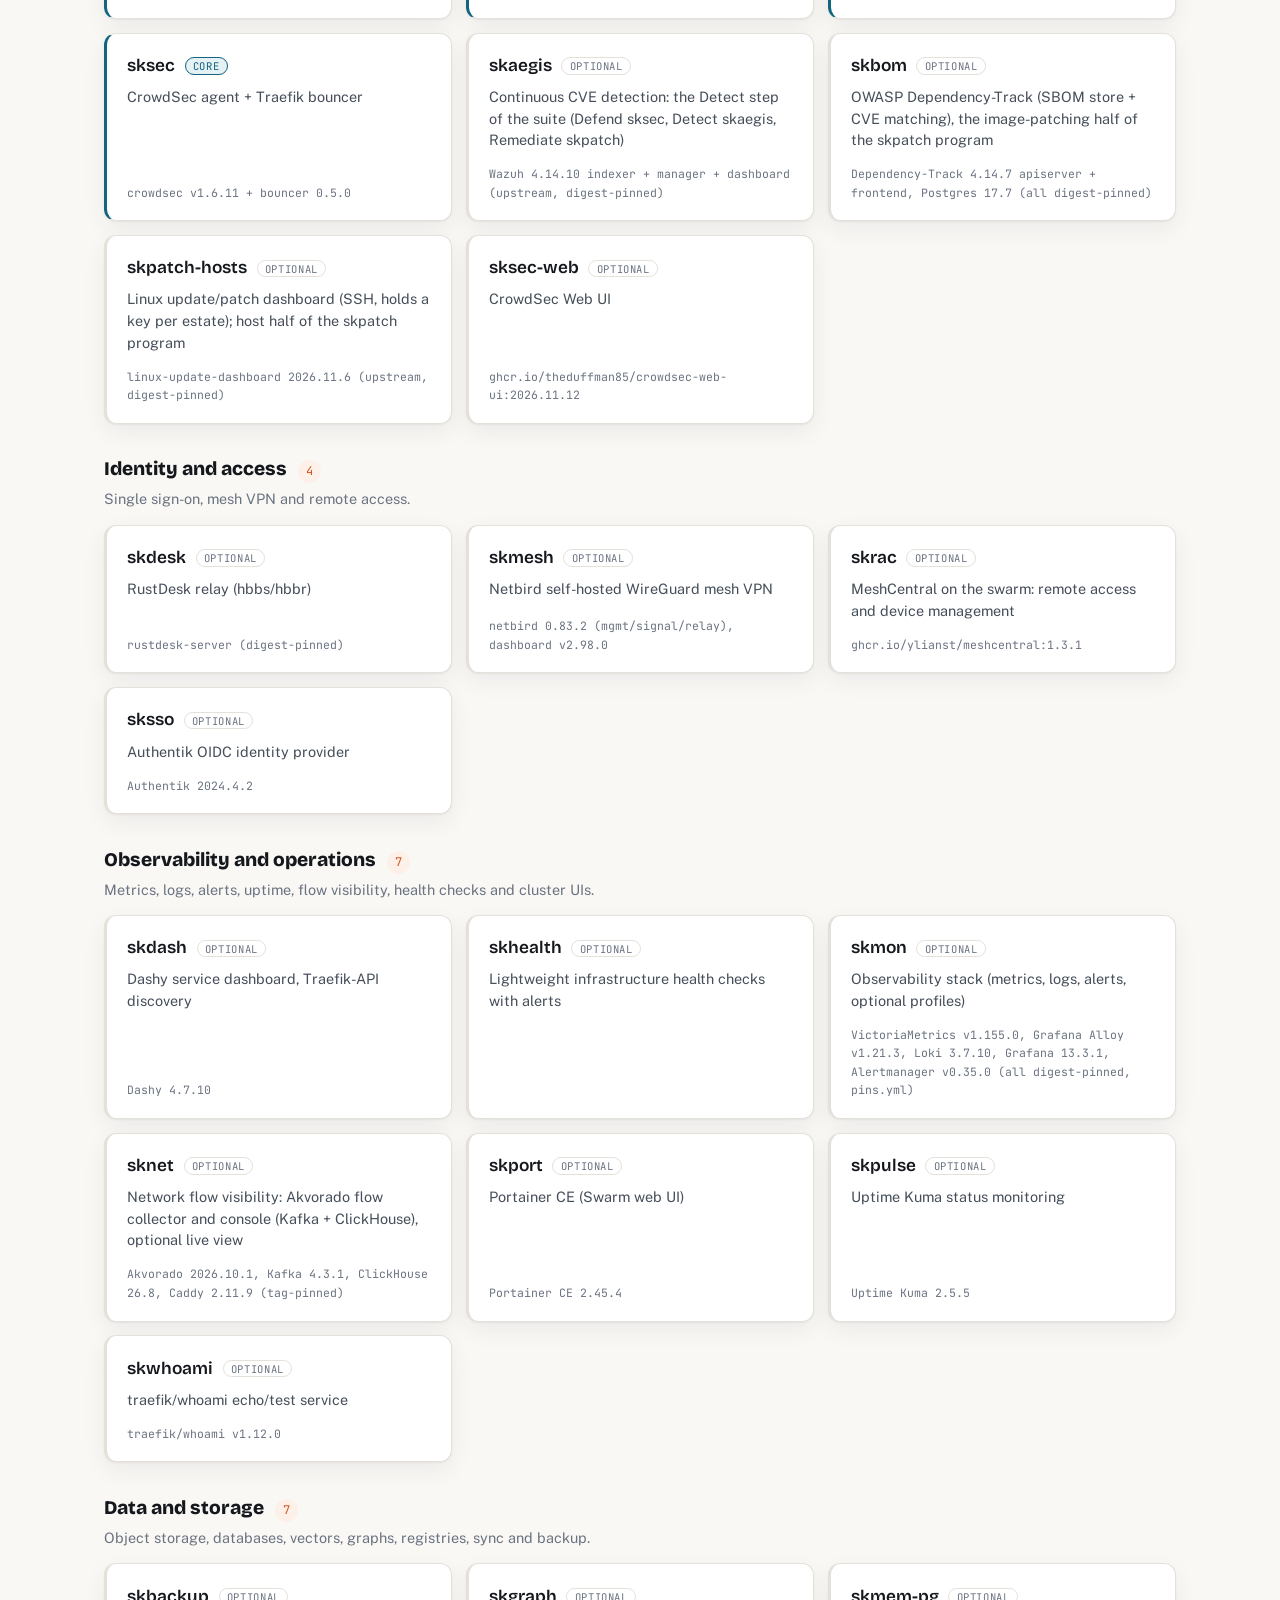
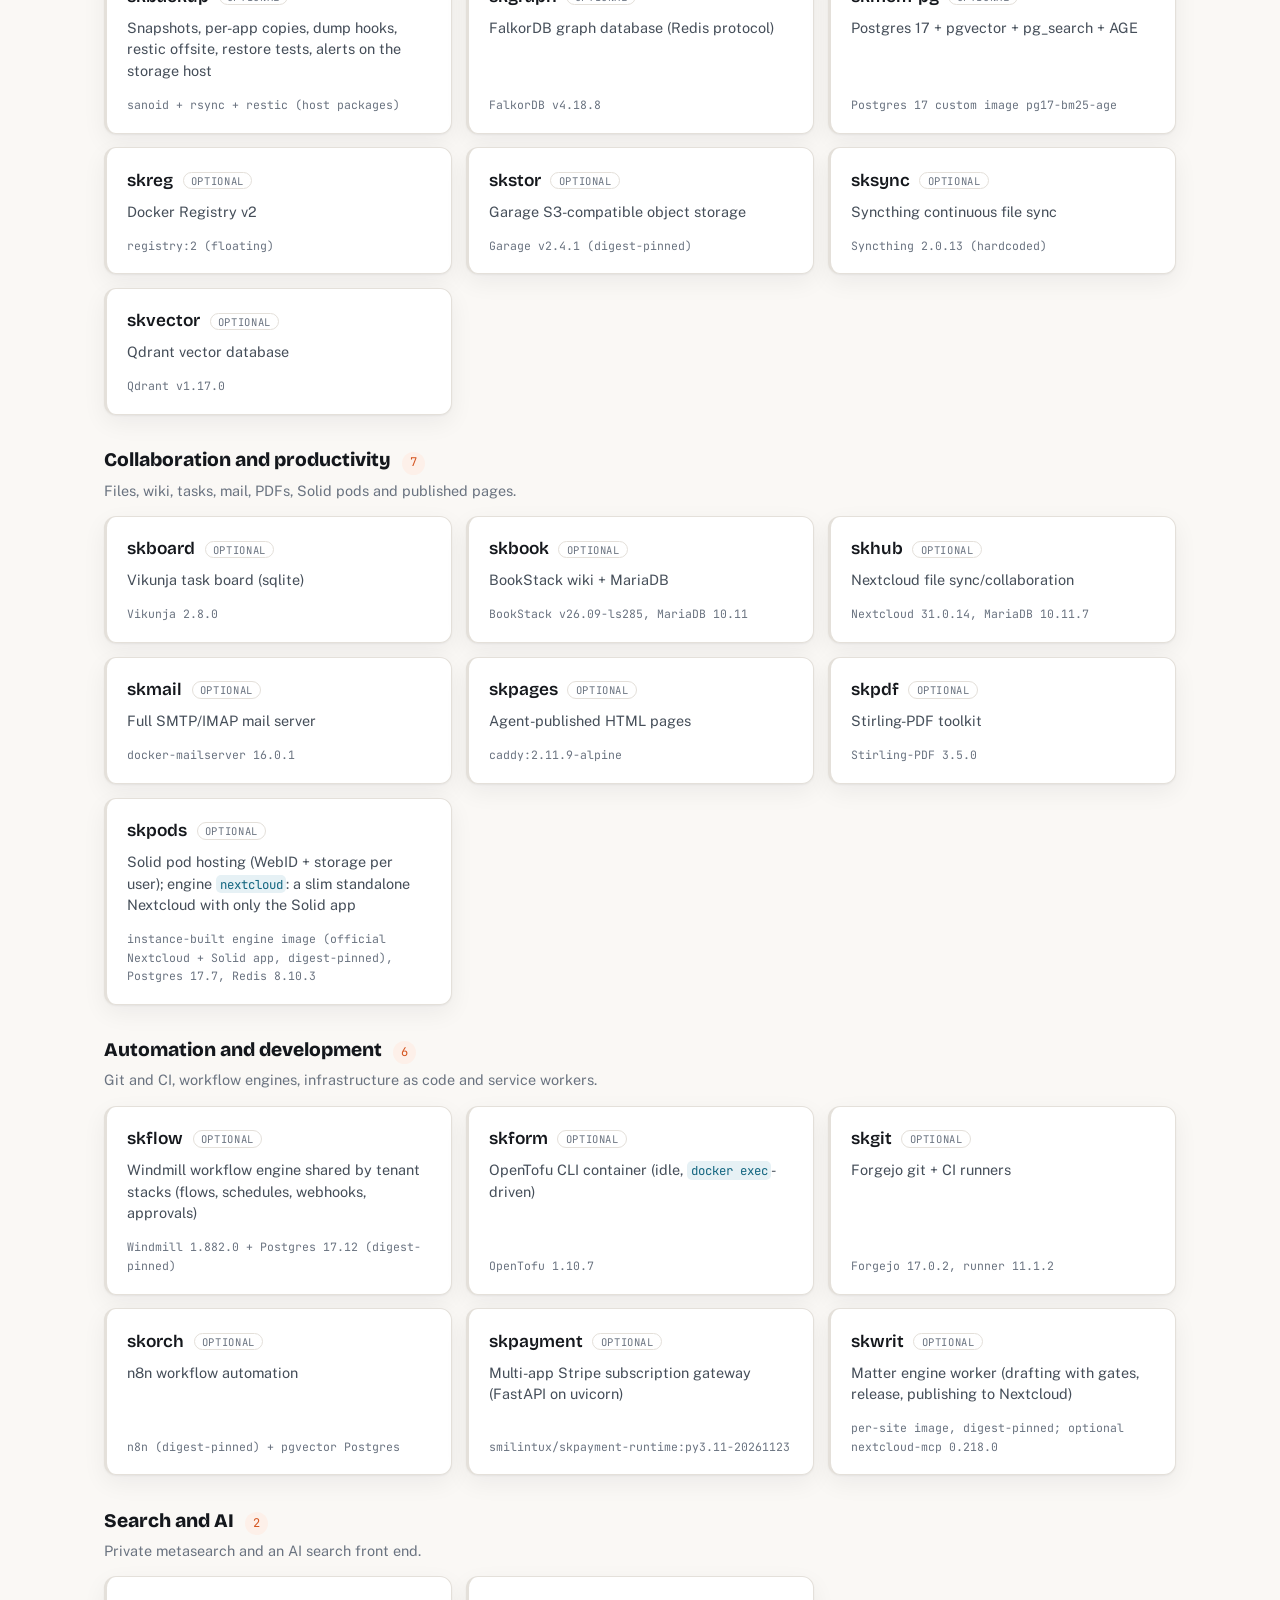
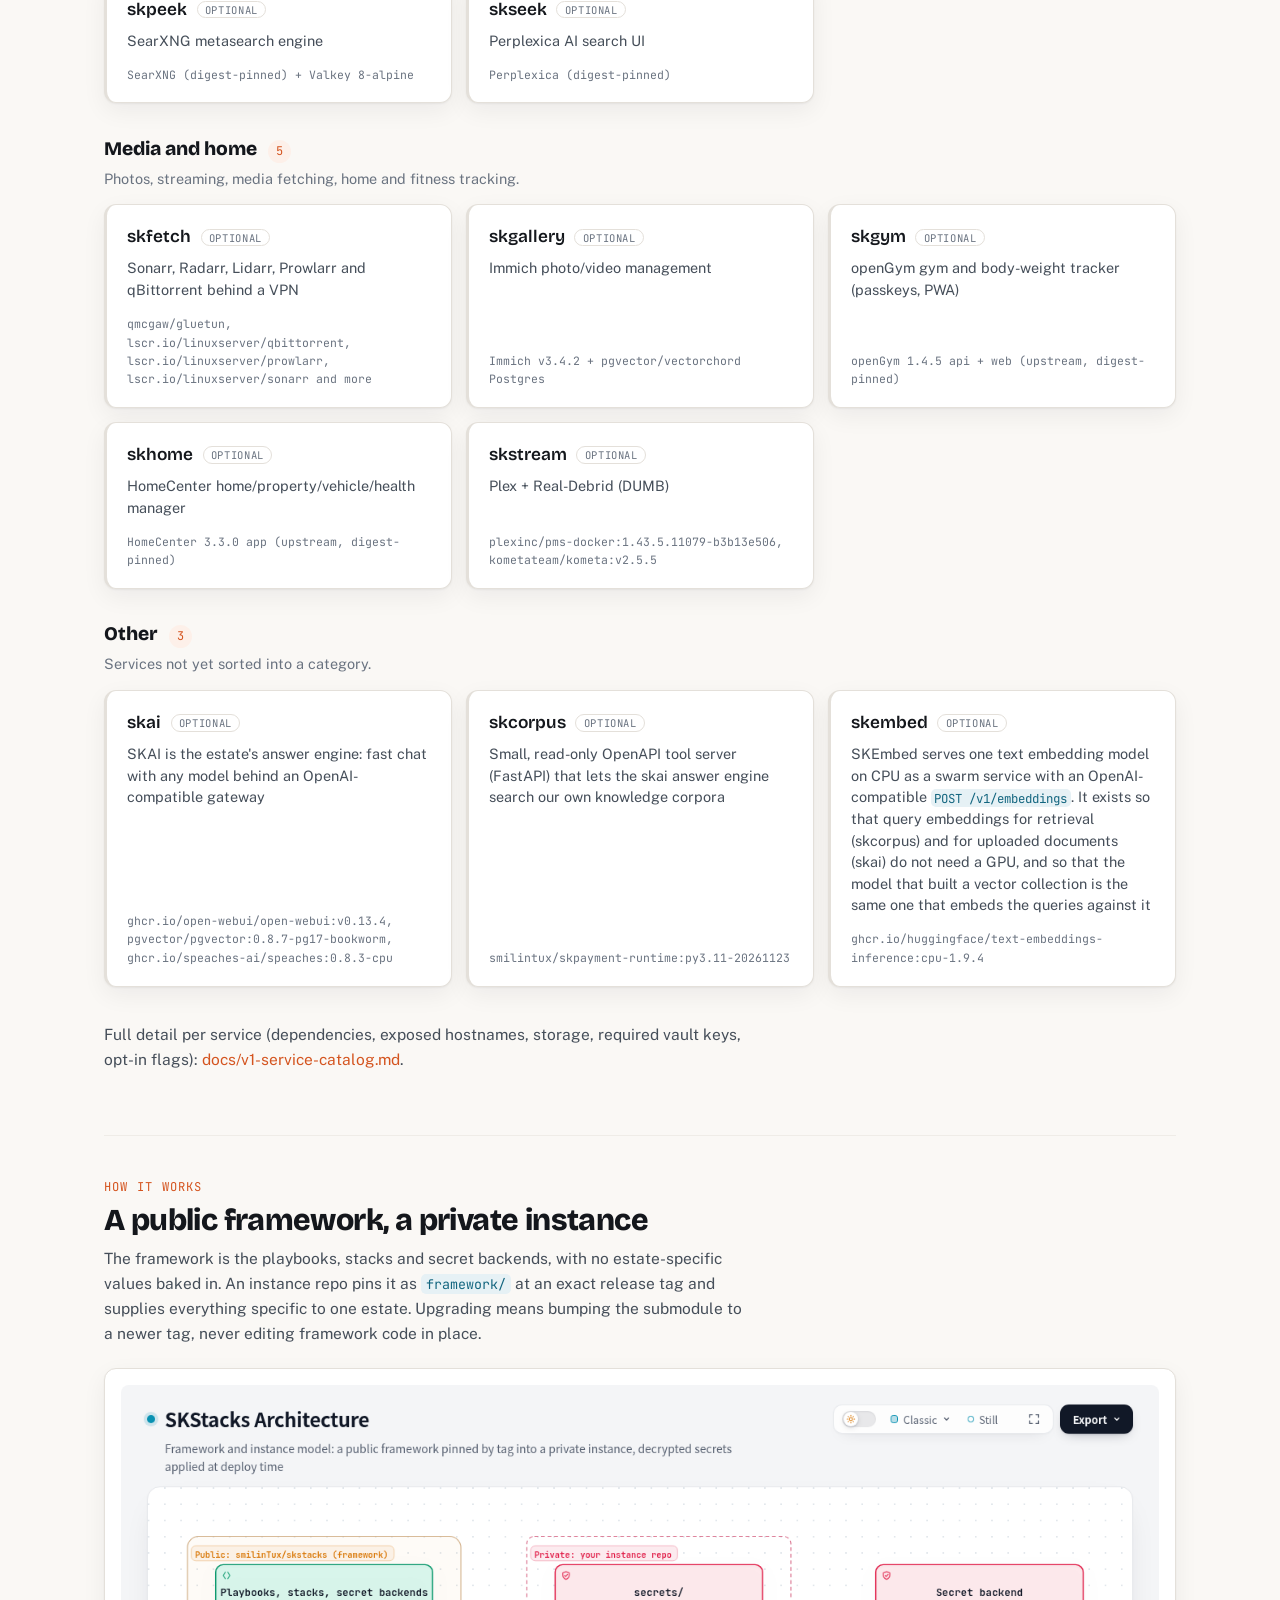
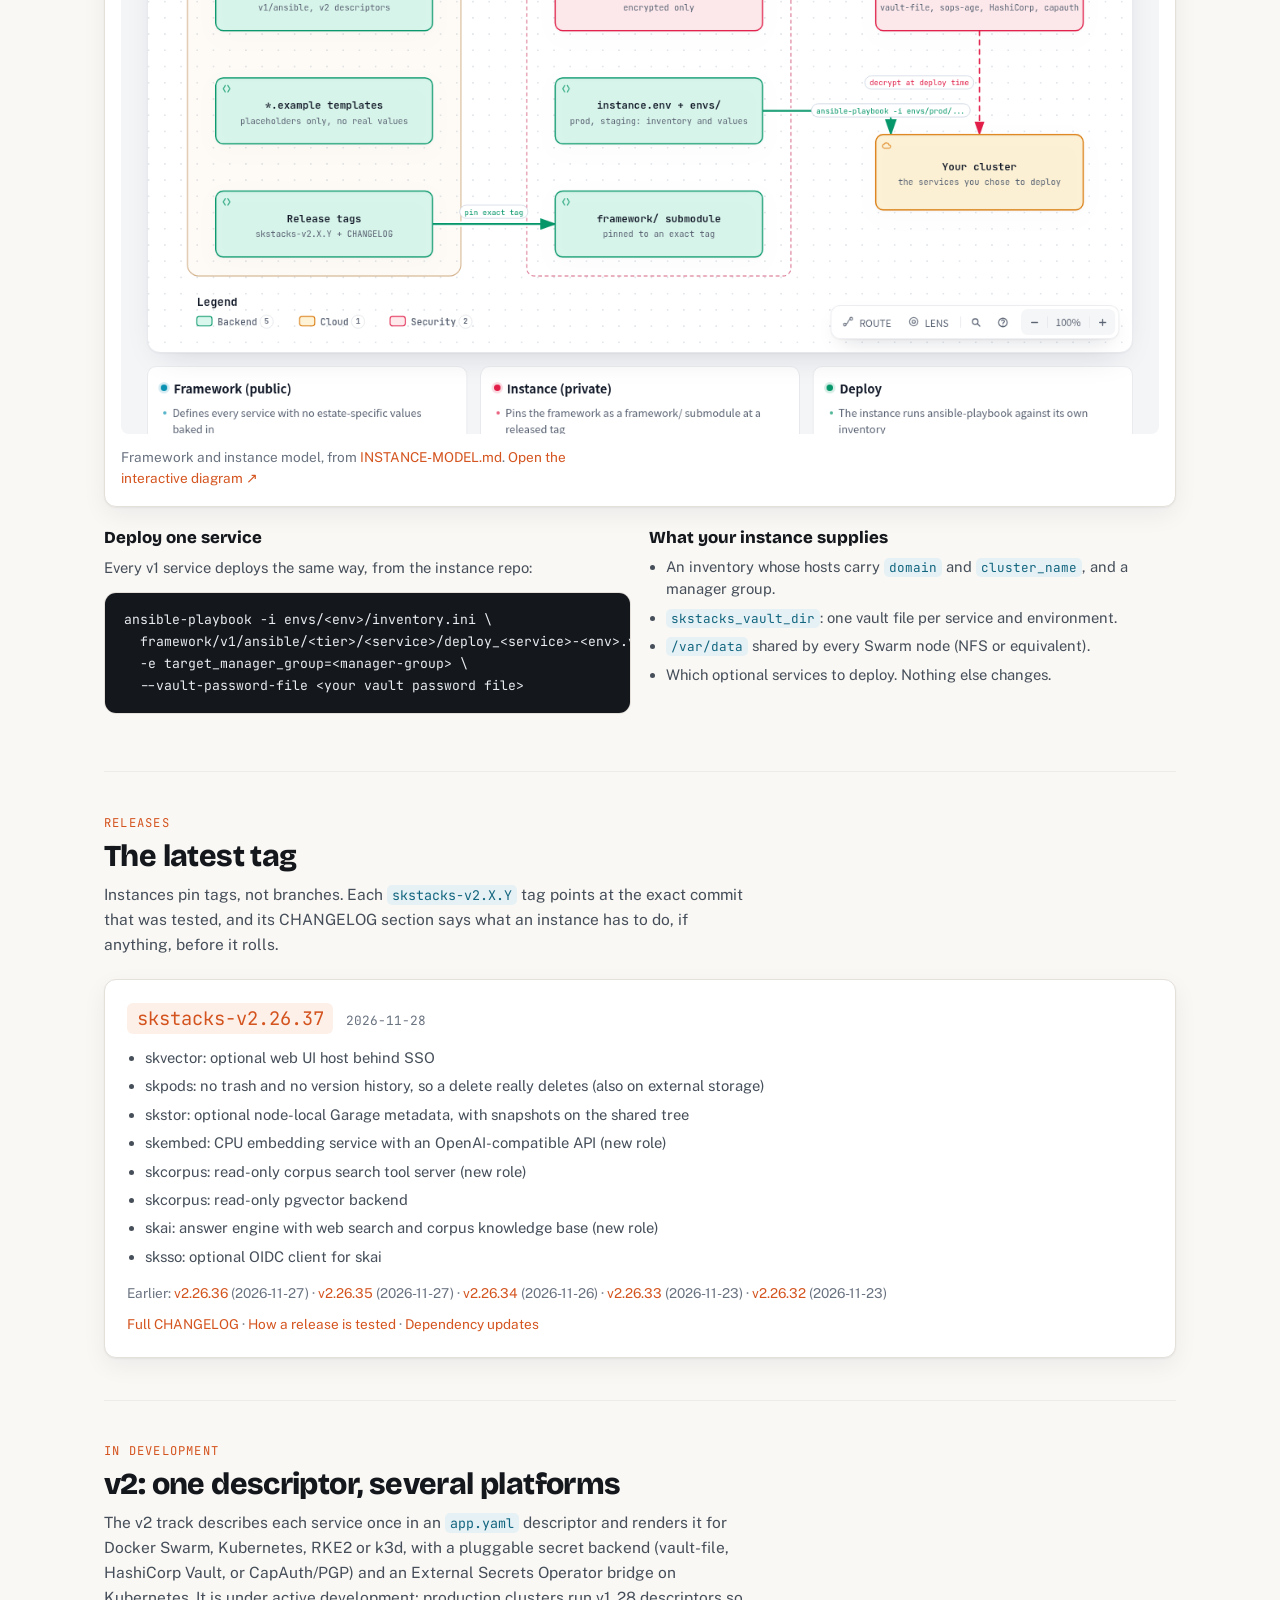
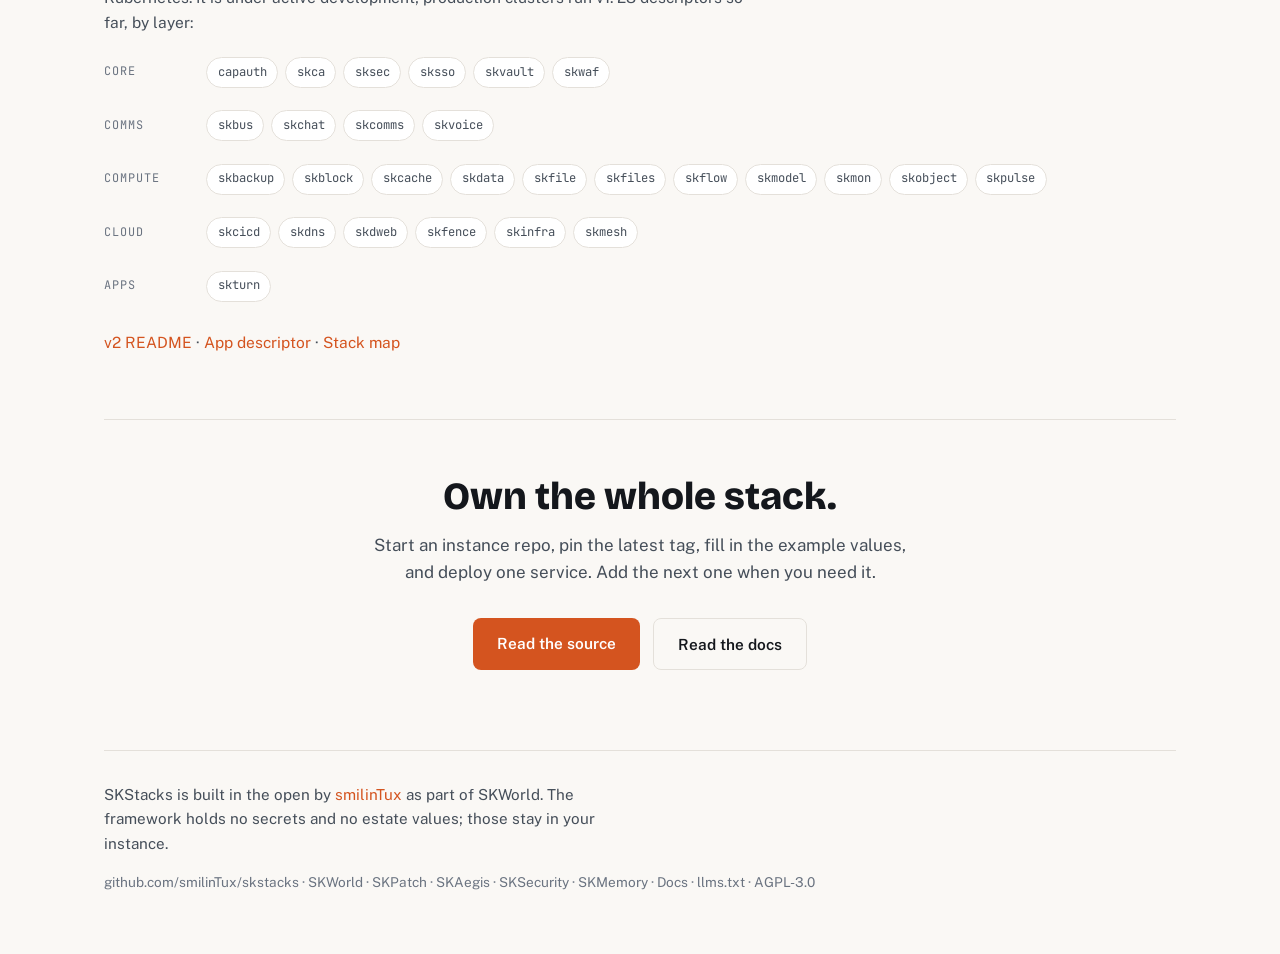
==== commit d93e3527: "data: refresh service catalog and release from upstream skstacks" ====
--- a/index.html
+++ b/index.html
@@ -66,9 +66,9 @@
         <button type="button" class="theme-btn" id="theme-btn" aria-label="Switch between light and dark theme">theme</button>
       </nav>
     </div>
-    <span class="eyebrow">SKWorld &middot; Sovereign infrastructure &middot; <!-- gen:inline:release -->skstacks-v2.26.35<!-- /gen:inline:release --> &middot; AGPL-3.0</span>
+    <span class="eyebrow">SKWorld &middot; Sovereign infrastructure &middot; <!-- gen:inline:release -->skstacks-v2.26.37<!-- /gen:inline:release --> &middot; AGPL-3.0</span>
     <h1>Your services, on metal you own.</h1>
-    <p class="sub"><strong>SKStacks</strong> is the public framework production SKWorld clusters run on: <!-- gen:inline:v1_total -->46<!-- /gen:inline:v1_total --> self-hosted services for Docker Swarm, each one a pinned open-source upstream. Your private instance pins a release tag, keeps the secrets, and deploys only what you pick.</p>
+    <p class="sub"><strong>SKStacks</strong> is the public framework production SKWorld clusters run on: <!-- gen:inline:v1_total -->49<!-- /gen:inline:v1_total --> self-hosted services for Docker Swarm, each one a pinned open-source upstream. Your private instance pins a release tag, keeps the secrets, and deploys only what you pick.</p>
     <div class="cta">
       <a class="btn primary" href="#services">Browse the services</a>
       <a class="btn ghost" href="docs.html">Read the docs</a>
@@ -100,13 +100,13 @@
     <div class="spot-eyebrow">Generated from the framework repo</div>
     <div class="stat-grid">
 <!-- gen:stats -->
-<div class="stat-tile"><span class="stat-label">Latest release</span><span class="stat-value">v2.26.35</span><span class="stat-sub">2026-11-27</span></div>
-<div class="stat-tile"><span class="stat-label">v1 services</span><span class="stat-value">46</span><span class="stat-sub">4 core, 42 optional</span></div>
-<div class="stat-tile"><span class="stat-label">Categories</span><span class="stat-value">8</span><span class="stat-sub">grouped below</span></div>
+<div class="stat-tile"><span class="stat-label">Latest release</span><span class="stat-value">v2.26.37</span><span class="stat-sub">2026-11-28</span></div>
+<div class="stat-tile"><span class="stat-label">v1 services</span><span class="stat-value">49</span><span class="stat-sub">4 core, 45 optional</span></div>
+<div class="stat-tile"><span class="stat-label">Categories</span><span class="stat-value">9</span><span class="stat-sub">grouped below</span></div>
 <div class="stat-tile"><span class="stat-label">v2 descriptors</span><span class="stat-value">28</span><span class="stat-sub">in development</span></div>
 <!-- /gen:stats -->
     </div>
-    <p class="meta">Counts and the release are read from <a href="https://github.com/smilinTux/skstacks">smilinTux/skstacks</a> by <a href="https://github.com/smilinTux/skstacks-skworld-io/blob/main/scripts/gen-data.py"><code>scripts/gen-data.py</code></a> at upstream commit <code><!-- gen:inline:upstream_commit -->b7435bea<!-- /gen:inline:upstream_commit --></code> (<!-- gen:inline:generated -->2026-11-27<!-- /gen:inline:generated -->). Raw data: <a href="data/services-catalog.json">services-catalog.json</a>.</p>
+    <p class="meta">Counts and the release are read from <a href="https://github.com/smilinTux/skstacks">smilinTux/skstacks</a> by <a href="https://github.com/smilinTux/skstacks-skworld-io/blob/main/scripts/gen-data.py"><code>scripts/gen-data.py</code></a> at upstream commit <code><!-- gen:inline:upstream_commit -->2956b6fe<!-- /gen:inline:upstream_commit --></code> (<!-- gen:inline:generated -->2026-11-28<!-- /gen:inline:generated -->). Raw data: <a href="data/services-catalog.json">services-catalog.json</a>.</p>
   </section>
 
   <section class="sec" id="services">
@@ -154,7 +154,7 @@
   <div class="pgrid">
     <a class="pcard" href="https://github.com/smilinTux/skstacks/tree/main/v1/ansible/optional/skdash"><span class="pname">skdash <span class="tier">optional</span></span><span class="pblurb">Dashy service dashboard, Traefik-API discovery</span><span class="phost">Dashy <code>4.7.10</code></span></a>
     <a class="pcard" href="https://github.com/smilinTux/skstacks/tree/main/v1/ansible/optional/skhealth"><span class="pname">skhealth <span class="tier">optional</span></span><span class="pblurb">Lightweight infrastructure health checks with alerts</span></a>
-    <a class="pcard" href="https://github.com/smilinTux/skstacks/tree/main/v1/ansible/optional/skmon"><span class="pname">skmon <span class="tier">optional</span></span><span class="pblurb">Observability stack (metrics, logs, alerts, optional profiles)</span><span class="phost">VictoriaMetrics <code>v1.155.0</code>, Grafana Alloy <code>v1.21.3</code>, Loki <code>3.7.9</code>, Grafana <code>13.3.0</code>, Alertmanager <code>v0.35.0</code> (all digest-pinned, <code>pins.yml</code>)</span></a>
+    <a class="pcard" href="https://github.com/smilinTux/skstacks/tree/main/v1/ansible/optional/skmon"><span class="pname">skmon <span class="tier">optional</span></span><span class="pblurb">Observability stack (metrics, logs, alerts, optional profiles)</span><span class="phost">VictoriaMetrics <code>v1.155.0</code>, Grafana Alloy <code>v1.21.3</code>, Loki <code>3.7.10</code>, Grafana <code>13.3.1</code>, Alertmanager <code>v0.35.0</code> (all digest-pinned, <code>pins.yml</code>)</span></a>
     <a class="pcard" href="https://github.com/smilinTux/skstacks/tree/main/v1/ansible/optional/sknet"><span class="pname">sknet <span class="tier">optional</span></span><span class="pblurb">Network flow visibility: Akvorado flow collector and console (Kafka + ClickHouse), optional live view</span><span class="phost">Akvorado <code>2026.10.1</code>, Kafka <code>4.3.1</code>, ClickHouse <code>26.8</code>, Caddy <code>2.11.9</code> (tag-pinned)</span></a>
     <a class="pcard" href="https://github.com/smilinTux/skstacks/tree/main/v1/ansible/optional/skport"><span class="pname">skport <span class="tier">optional</span></span><span class="pblurb">Portainer CE (Swarm web UI)</span><span class="phost">Portainer CE <code>2.45.4</code></span></a>
     <a class="pcard" href="https://github.com/smilinTux/skstacks/tree/main/v1/ansible/optional/skpulse"><span class="pname">skpulse <span class="tier">optional</span></span><span class="pblurb">Uptime Kuma status monitoring</span><span class="phost">Uptime Kuma <code>2.5.5</code></span></a>
@@ -216,6 +216,15 @@
     <a class="pcard" href="https://github.com/smilinTux/skstacks/tree/main/v1/ansible/optional/skgym"><span class="pname">skgym <span class="tier">optional</span></span><span class="pblurb">openGym gym and body-weight tracker (passkeys, PWA)</span><span class="phost">openGym <code>1.4.5</code> api + web (upstream, digest-pinned)</span></a>
     <a class="pcard" href="https://github.com/smilinTux/skstacks/tree/main/v1/ansible/optional/skhome"><span class="pname">skhome <span class="tier">optional</span></span><span class="pblurb">HomeCenter home/property/vehicle/health manager</span><span class="phost">HomeCenter <code>3.3.0</code> app (upstream, digest-pinned)</span></a>
     <a class="pcard" href="https://github.com/smilinTux/skstacks/tree/main/v1/ansible/optional/skstream"><span class="pname">skstream <span class="tier">optional</span></span><span class="pblurb">Plex + Real-Debrid (DUMB)</span><span class="phost">plexinc/pms-docker:1.43.5.11079-b3b13e506, kometateam/kometa:v2.5.5</span></a>
+  </div>
+</div>
+<div class="cat" id="cat-other">
+  <div class="cat-head"><h3>Other</h3><span class="cat-count">3</span></div>
+  <p class="cat-blurb">Services not yet sorted into a category.</p>
+  <div class="pgrid">
+    <a class="pcard" href="https://github.com/smilinTux/skstacks/tree/main/v1/ansible/optional/skai"><span class="pname">skai <span class="tier">optional</span></span><span class="pblurb">SKAI is the estate&#x27;s answer engine: fast chat with any model behind an OpenAI-compatible gateway</span><span class="phost">ghcr.io/open-webui/open-webui:v0.13.4, pgvector/pgvector:0.8.7-pg17-bookworm, ghcr.io/speaches-ai/speaches:0.8.3-cpu</span></a>
+    <a class="pcard" href="https://github.com/smilinTux/skstacks/tree/main/v1/ansible/optional/skcorpus"><span class="pname">skcorpus <span class="tier">optional</span></span><span class="pblurb">Small, read-only OpenAPI tool server (FastAPI) that lets the skai answer engine search our own knowledge corpora</span><span class="phost">smilintux/skpayment-runtime:py3.11-20261123</span></a>
+    <a class="pcard" href="https://github.com/smilinTux/skstacks/tree/main/v1/ansible/optional/skembed"><span class="pname">skembed <span class="tier">optional</span></span><span class="pblurb">SKEmbed serves one text embedding model on CPU as a swarm service with an OpenAI-compatible <code>POST /v1/embeddings</code>. It exists so that query embeddings for retrieval (skcorpus) and for uploaded documents (skai) do not need a GPU, and so that the model that built a vector collection is the same one that embeds the queries against it</span><span class="phost">ghcr.io/huggingface/text-embeddings-inference:cpu-1.9.4</span></a>
   </div>
 </div>
 <!-- /gen:catalog -->
@@ -257,14 +266,18 @@
     <p>Instances pin tags, not branches. Each <code>skstacks-v2.X.Y</code> tag points at the exact commit that was tested, and its CHANGELOG section says what an instance has to do, if anything, before it rolls.</p>
     <div class="panel">
 <!-- gen:release -->
-<p class="rel-tag"><a href="https://github.com/smilinTux/skstacks/tree/skstacks-v2.26.35"><code>skstacks-v2.26.35</code></a> <span class="rel-date">2026-11-27</span></p>
+<p class="rel-tag"><a href="https://github.com/smilinTux/skstacks/tree/skstacks-v2.26.37"><code>skstacks-v2.26.37</code></a> <span class="rel-date">2026-11-28</span></p>
 <ul class="plist">
-  <li>sksso: one shared branded email set for every Authentik email (#467)</li>
-  <li>Image updates (Renovate)</li>
-  <li>sknet: views per estate</li>
-  <li>skmesh: the IdP manager keeps access once a tile binds the application</li>
+  <li>skvector: optional web UI host behind SSO</li>
+  <li>skpods: no trash and no version history, so a delete really deletes (also on external storage)</li>
+  <li>skstor: optional node-local Garage metadata, with snapshots on the shared tree</li>
+  <li>skembed: CPU embedding service with an OpenAI-compatible API (new role)</li>
+  <li>skcorpus: read-only corpus search tool server (new role)</li>
+  <li>skcorpus: read-only pgvector backend</li>
+  <li>skai: answer engine with web search and corpus knowledge base (new role)</li>
+  <li>sksso: optional OIDC client for skai</li>
 </ul>
-<p class="meta">Earlier: <a href="https://github.com/smilinTux/skstacks/tree/skstacks-v2.26.34">v2.26.34</a> (2026-11-26) &middot; <a href="https://github.com/smilinTux/skstacks/tree/skstacks-v2.26.33">v2.26.33</a> (2026-11-23) &middot; <a href="https://github.com/smilinTux/skstacks/tree/skstacks-v2.26.32">v2.26.32</a> (2026-11-23) &middot; <a href="https://github.com/smilinTux/skstacks/tree/skstacks-v2.26.31">v2.26.31</a> (2026-11-21) &middot; <a href="https://github.com/smilinTux/skstacks/tree/skstacks-v2.26.30">v2.26.30</a> (2026-11-20)</p>
+<p class="meta">Earlier: <a href="https://github.com/smilinTux/skstacks/tree/skstacks-v2.26.36">v2.26.36</a> (2026-11-27) &middot; <a href="https://github.com/smilinTux/skstacks/tree/skstacks-v2.26.35">v2.26.35</a> (2026-11-27) &middot; <a href="https://github.com/smilinTux/skstacks/tree/skstacks-v2.26.34">v2.26.34</a> (2026-11-26) &middot; <a href="https://github.com/smilinTux/skstacks/tree/skstacks-v2.26.33">v2.26.33</a> (2026-11-23) &middot; <a href="https://github.com/smilinTux/skstacks/tree/skstacks-v2.26.32">v2.26.32</a> (2026-11-23)</p>
 <!-- /gen:release -->
       <p class="meta" style="margin-top:.6rem"><a href="https://github.com/smilinTux/skstacks/blob/main/CHANGELOG.md">Full CHANGELOG</a> &middot; <a href="https://github.com/smilinTux/skstacks/blob/main/docs/testing.md">How a release is tested</a> &middot; <a href="https://github.com/smilinTux/skstacks/blob/main/docs/dependency-updates.md">Dependency updates</a></p>
     </div>
